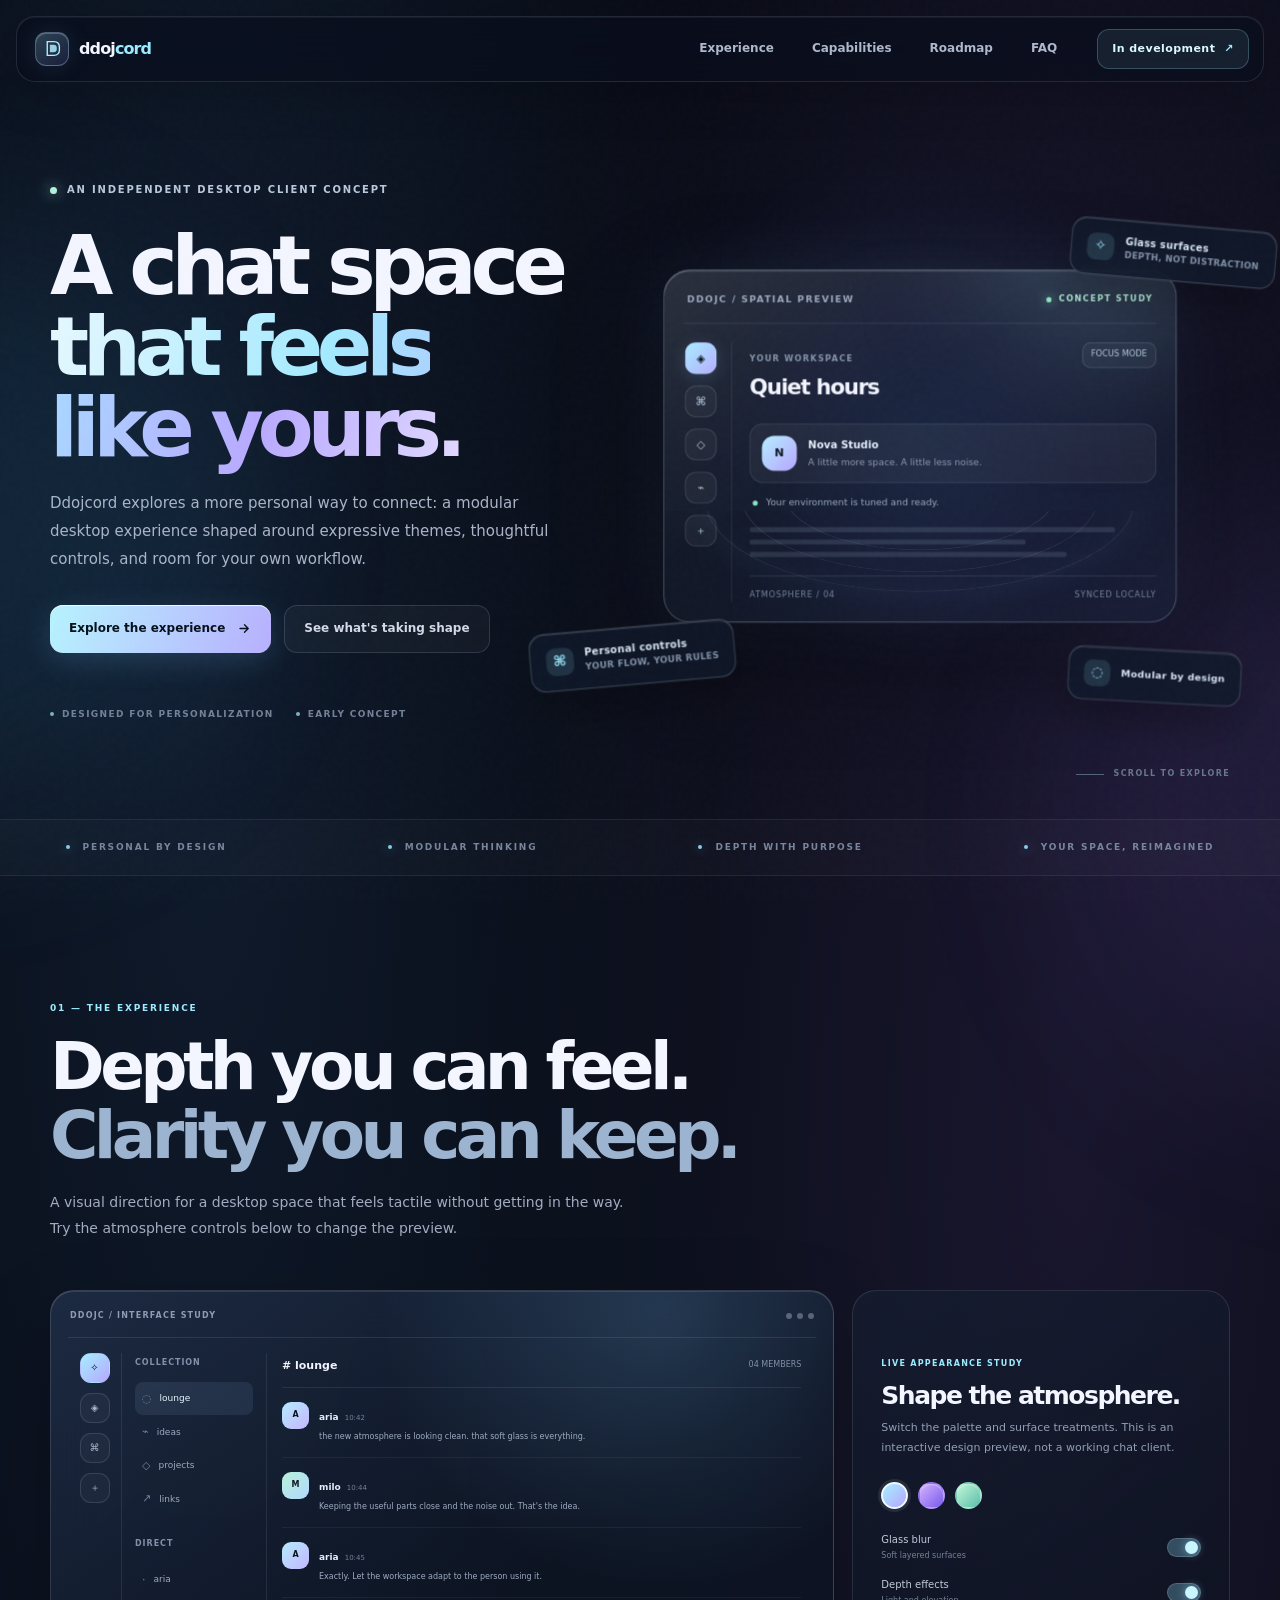
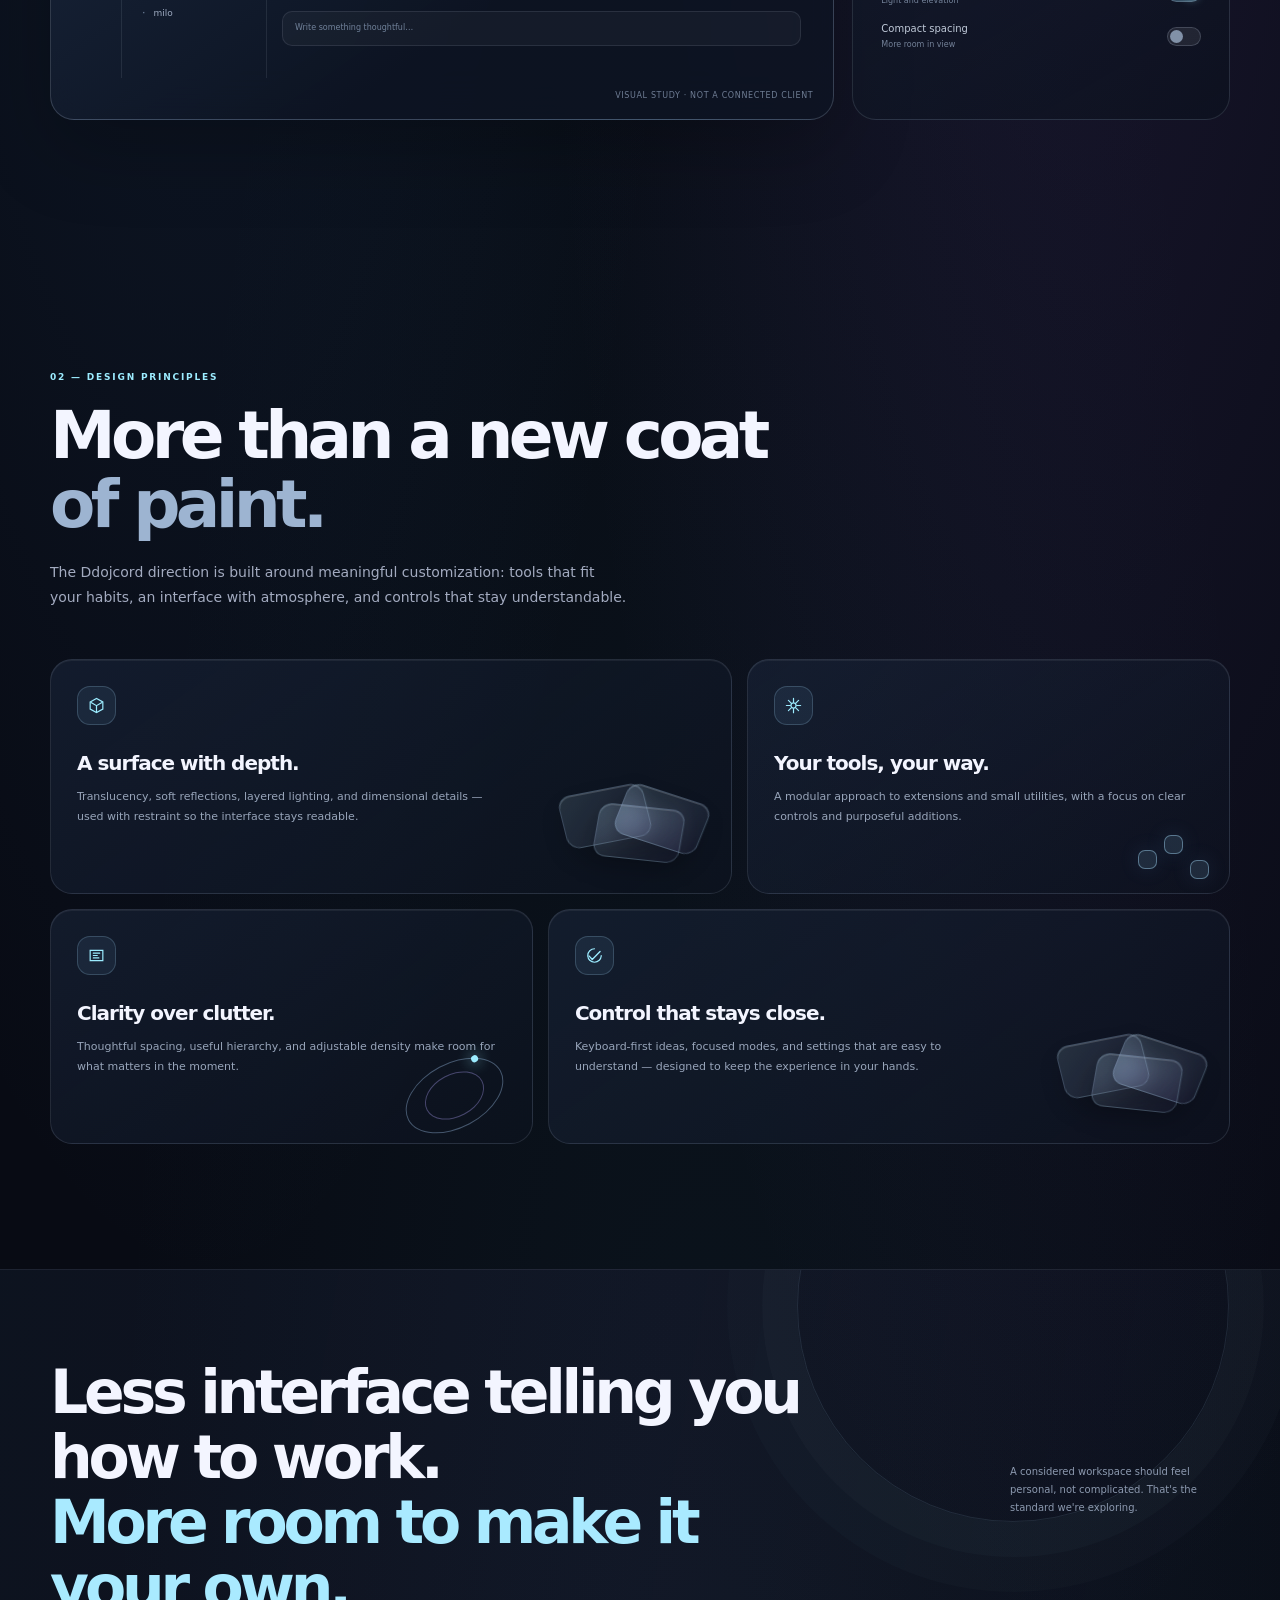
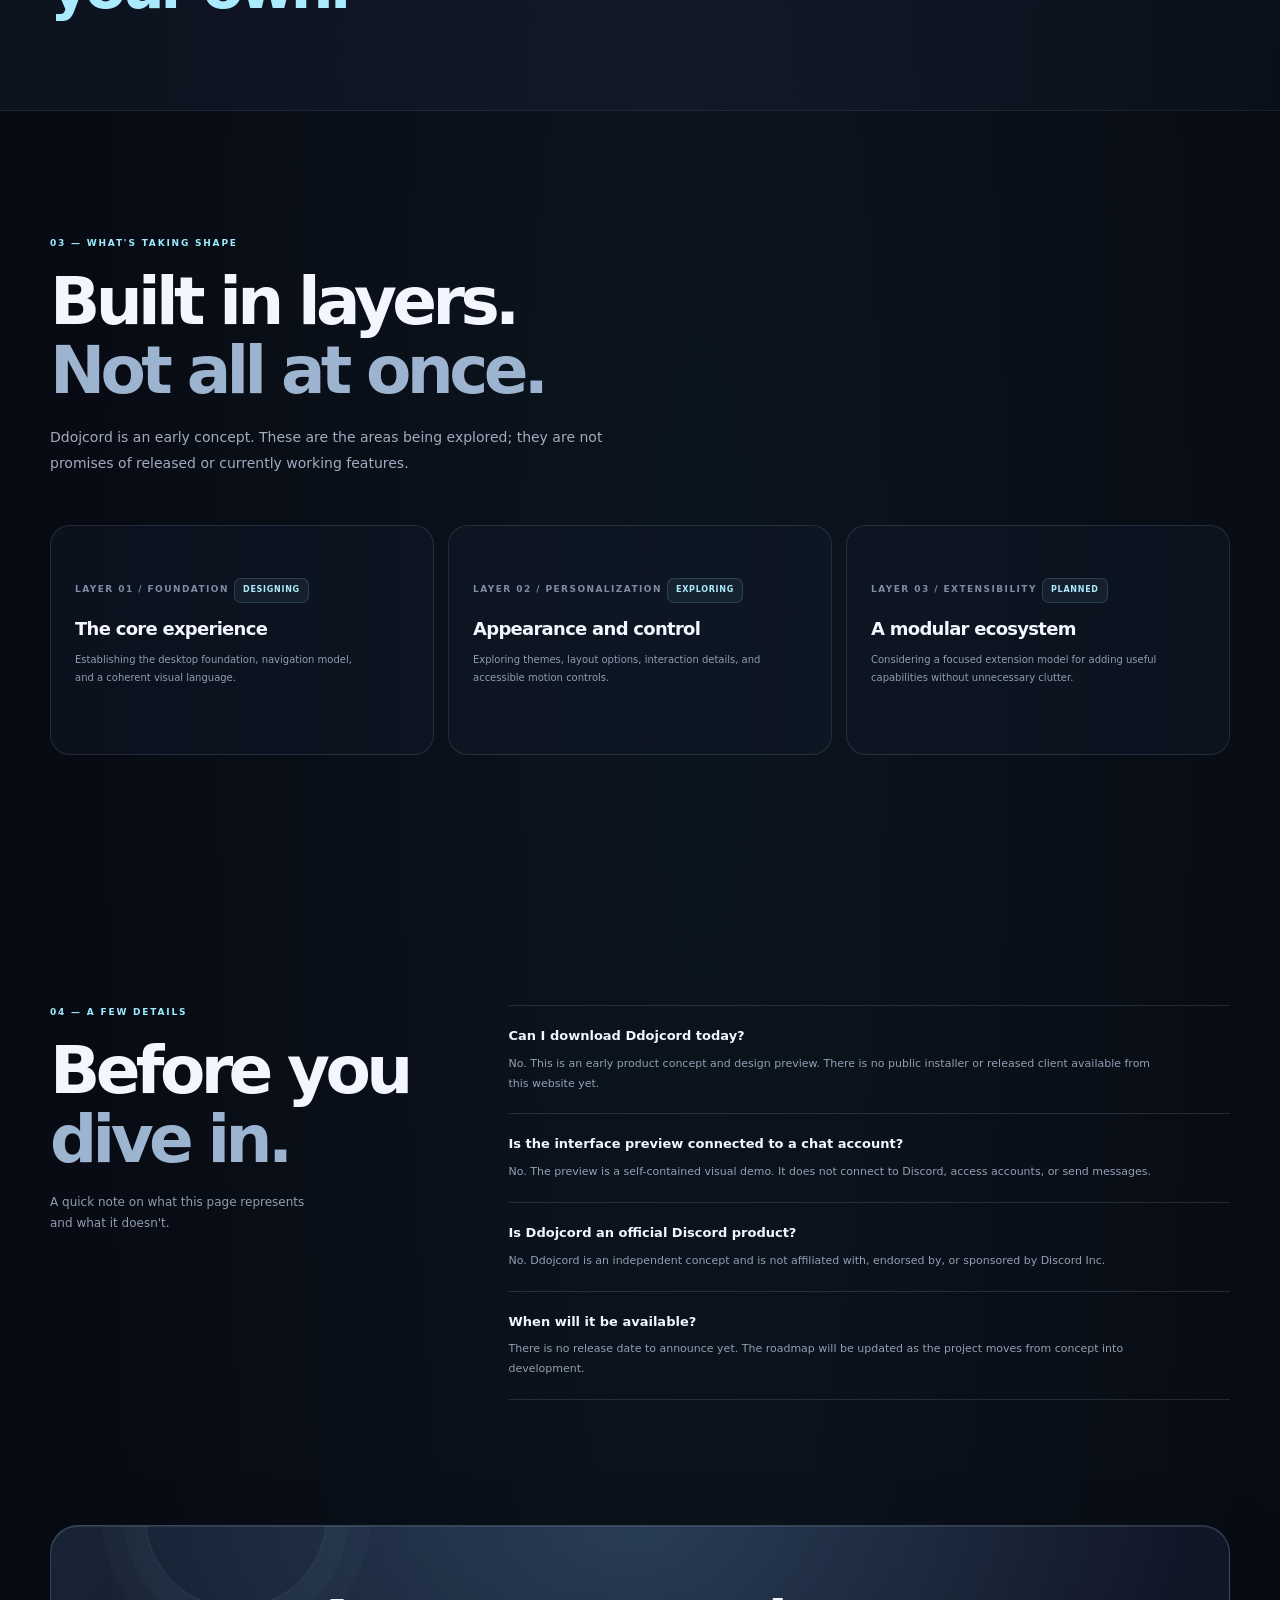
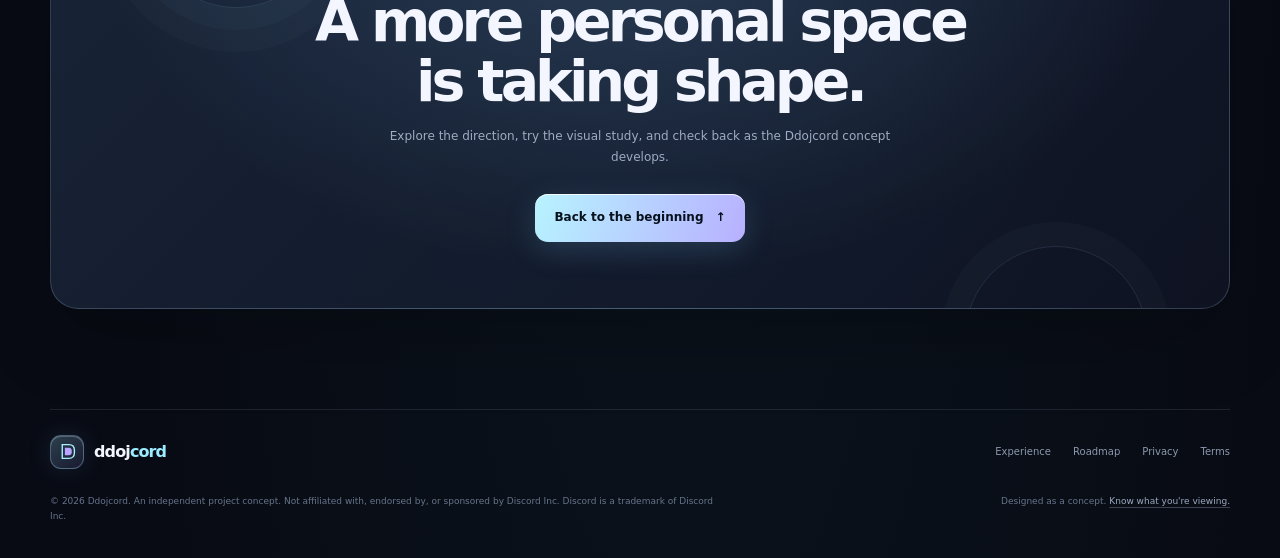
==== index.html @ ca9ea3dc "Replace homepage with Ddojcord concept site" ====
<!doctype html>
<html lang="en">
<head>
  <meta charset="utf-8">
  <meta name="viewport" content="width=device-width, initial-scale=1">
  <meta name="theme-color" content="#080b14">
  <meta name="description" content="Ddojcord is an independent desktop client concept exploring a more personal, modular and immersive chat experience.">
  <meta property="og:title" content="Ddojcord — Your space, refracted.">
  <meta property="og:description" content="A chat space that feels like yours. Explore the Ddojcord concept.">
  <meta property="og:type" content="website">
  <link rel="canonical" href="https://seriesforge.online/">
  <link rel="icon" type="image/svg+xml" href="/favicon.svg">
  <link rel="stylesheet" href="/assets/ddojcord.css">
  <title>Ddojcord — Your space, refracted.</title>
</head>
<body>
  <div class="ambient ambient-a"></div>
  <div class="ambient ambient-b"></div>
  <div class="site-noise"></div>

  <header class="site-header">
    <a class="brand" href="#top" aria-label="Ddojcord home">
      <span class="brand-mark" aria-hidden="true">
        <svg viewBox="0 0 32 32" fill="none">
          <path d="M8 5.5h10.2c5.2 0 8.3 3.4 8.3 8.4v4.2c0 5-3.1 8.4-8.3 8.4H8V5.5Z" stroke="url(#markStroke)" stroke-width="2.1"/>
          <path d="M12 10.1h5.8c3 0 4.7 1.8 4.7 4.7v2.4c0 2.9-1.7 4.7-4.7 4.7H12V10.1Z" fill="url(#markFill)" fill-opacity=".85"/>
          <defs>
            <linearGradient id="markStroke" x1="7" y1="5" x2="27" y2="27"><stop stop-color="#A9F0FF"/><stop offset="1" stop-color="#B8A5FF"/></linearGradient>
            <linearGradient id="markFill" x1="12" y1="10" x2="23" y2="22"><stop stop-color="#A9F0FF"/><stop offset="1" stop-color="#B8A5FF"/></linearGradient>
          </defs>
        </svg>
      </span>
      <span class="brand-word">ddoj<span>cord</span></span>
    </a>

    <nav class="nav-links" aria-label="Main navigation">
      <a href="#experience">Experience</a>
      <a href="#features">Capabilities</a>
      <a href="#roadmap">Roadmap</a>
      <a href="#faq">FAQ</a>
    </nav>

    <a class="nav-cta" href="#roadmap">In development <span>↗</span></a>
    <button class="menu-toggle" type="button" aria-label="Toggle navigation" aria-expanded="false">
      <span></span><span></span>
    </button>
  </header>

  <main id="top">
    <section class="hero wrap">
      <div class="hero-copy">
        <div class="eyebrow"><span class="eyebrow-dot"></span> An independent desktop client concept</div>
        <h1>A chat space<br><span class="gradient-text">that feels like yours.</span></h1>
        <p>Ddojcord explores a more personal way to connect: a modular desktop experience shaped around expressive themes, thoughtful controls, and room for your own workflow.</p>
        <div class="hero-actions">
          <a class="button-primary" href="#experience">Explore the experience
            <svg viewBox="0 0 20 20" fill="none" aria-hidden="true"><path d="M4 10h11M10 5l5 5-5 5" stroke="currentColor" stroke-width="1.7" stroke-linecap="round" stroke-linejoin="round"/></svg>
          </a>
          <a class="button-quiet" href="#roadmap">See what's taking shape</a>
        </div>
        <div class="hero-meta">
          <span><i></i> DESIGNED FOR PERSONALIZATION</span>
          <span><i></i> EARLY CONCEPT</span>
        </div>
      </div>

      <div class="hero-stage" data-tilt aria-label="Abstract glass interface preview">
        <div class="stage-glow"></div>
        <div class="orbit"><span class="orbit-point"></span></div>
        <div class="hero-object">
          <div class="hero-glass">
            <div class="preview-top"><span>DDOJC / SPATIAL PREVIEW</span><span class="preview-status">CONCEPT STUDY</span></div>
            <div class="preview-content">
              <div class="preview-rail">
                <span class="rail-glyph active">◈</span>
                <span class="rail-glyph">⌘</span>
                <span class="rail-glyph">◇</span>
                <span class="rail-glyph">⌁</span>
                <span class="rail-glyph">＋</span>
              </div>
              <div class="preview-main">
                <div class="preview-heading">
                  <div><small>YOUR WORKSPACE</small><h3>Quiet hours</h3></div>
                  <span class="preview-pill">FOCUS MODE</span>
                </div>
                <div class="preview-note">
                  <span class="preview-avatar">N</span>
                  <div><strong>Nova Studio</strong><p>A little more space. A little less noise.</p></div>
                </div>
                <div class="preview-line"><span></span> Your environment is tuned and ready.</div>
                <div class="preview-bars"><i></i><i></i><i></i></div>
                <div class="preview-bottom"><span>ATMOSPHERE / 04</span><span>SYNCED LOCALLY</span></div>
              </div>
            </div>
          </div>
        </div>
        <div class="float-card float-one"><span class="float-icon">✧</span><span>Glass surfaces<small>DEPTH, NOT DISTRACTION</small></span></div>
        <div class="float-card float-two"><span class="float-icon">⌘</span><span>Personal controls<small>YOUR FLOW, YOUR RULES</small></span></div>
        <div class="float-card float-three"><span class="float-icon">◌</span><span>Modular by design</span></div>
      </div>
      <div class="scroll-mark">Scroll to explore</div>
    </section>

    <div class="signal-strip" aria-hidden="true">
      <div class="signal-track">
        <span><b></b> PERSONAL BY DESIGN</span><span><b></b> MODULAR THINKING</span><span><b></b> DEPTH WITH PURPOSE</span><span><b></b> YOUR SPACE, REIMAGINED</span>
      </div>
    </div>

    <section class="section wrap" id="experience">
      <div class="section-head reveal">
        <span class="section-kicker">01 — The experience</span>
        <h2>Depth you can feel.<br><em>Clarity you can keep.</em></h2>
        <p>A visual direction for a desktop space that feels tactile without getting in the way. Try the atmosphere controls below to change the preview.</p>
      </div>

      <div class="experience-layout">
        <div class="demo-window reveal" id="demo-window" data-skin="ice" data-blur="on" data-depth="on" data-compact="off">
          <div class="demo-topbar"><span>DDOJC / INTERFACE STUDY</span><span class="demo-dots"><i></i><i></i><i></i></span></div>
          <div class="demo-app">
            <div class="demo-spaces">
              <span class="demo-space selected">✧</span><span class="demo-space">◈</span><span class="demo-space">⌘</span><span class="demo-space">＋</span>
            </div>
            <div class="demo-room-list">
              <small>COLLECTION</small>
              <div class="demo-room active"><span>◌</span> lounge</div>
              <div class="demo-room"><span>⌁</span> ideas</div>
              <div class="demo-room"><span>◇</span> projects</div>
              <div class="demo-room"><span>↗</span> links</div>
              <small style="margin-top:22px">DIRECT</small>
              <div class="demo-room"><span>·</span> aria</div>
              <div class="demo-room"><span>·</span> milo</div>
            </div>
            <div class="demo-feed">
              <div class="demo-feed-head"><strong># lounge</strong><span>04 MEMBERS</span></div>
              <div class="demo-message">
                <span class="demo-face">A</span>
                <div><strong>aria</strong><time>10:42</time><p>the new atmosphere is looking clean. that soft glass is everything.</p></div>
              </div>
              <div class="demo-message">
                <span class="demo-face alt">M</span>
                <div><strong>milo</strong><time>10:44</time><p>Keeping the useful parts close and the noise out. That's the idea.</p></div>
              </div>
              <div class="demo-message">
                <span class="demo-face">A</span>
                <div><strong>aria</strong><time>10:45</time><p>Exactly. Let the workspace adapt to the person using it.</p></div>
              </div>
              <div class="demo-composer">Write something thoughtful…</div>
            </div>
          </div>
          <span class="demo-caption">VISUAL STUDY · NOT A CONNECTED CLIENT</span>
        </div>

        <aside class="demo-controls reveal delay-1">
          <span class="mini-label">LIVE APPEARANCE STUDY</span>
          <h3>Shape the atmosphere.</h3>
          <p>Switch the palette and surface treatments. This is an interactive design preview, not a working chat client.</p>
          <div class="swatch-row" aria-label="Choose a preview palette">
            <button class="swatch-ice" type="button" data-skin-choice="ice" aria-label="Ice palette" aria-pressed="true"></button>
            <button class="swatch-violet" type="button" data-skin-choice="violet" aria-label="Violet palette" aria-pressed="false"></button>
            <button class="swatch-mint" type="button" data-skin-choice="mint" aria-label="Mint palette" aria-pressed="false"></button>
          </div>
          <div class="setting-list">
            <div class="setting-row"><span>Glass blur<small>Soft layered surfaces</small></span><button class="toggle" type="button" data-toggle="blur" aria-label="Toggle glass blur" aria-pressed="true"></button></div>
            <div class="setting-row"><span>Depth effects<small>Light and elevation</small></span><button class="toggle" type="button" data-toggle="depth" aria-label="Toggle depth effects" aria-pressed="true"></button></div>
            <div class="setting-row"><span>Compact spacing<small>More room in view</small></span><button class="toggle" type="button" data-toggle="compact" aria-label="Toggle compact spacing" aria-pressed="false"></button></div>
          </div>
        </aside>
      </div>
    </section>

    <section class="section wrap" id="features">
      <div class="section-head reveal">
        <span class="section-kicker">02 — Design principles</span>
        <h2>More than a new coat<br><em>of paint.</em></h2>
        <p>The Ddojcord direction is built around meaningful customization: tools that fit your habits, an interface with atmosphere, and controls that stay understandable.</p>
      </div>

      <div class="feature-grid">
        <article class="feature-card reveal">
          <span class="feature-icon"><svg viewBox="0 0 24 24" fill="none"><path d="M4 7.5 12 3l8 4.5v9L12 21l-8-4.5v-9Z" stroke="currentColor" stroke-width="1.5"/><path d="m4.5 7.8 7.5 4.4 7.5-4.4M12 12.2V21" stroke="currentColor" stroke-width="1.5"/></svg></span>
          <h3>A surface with depth.</h3>
          <p>Translucency, soft reflections, layered lighting, and dimensional details — used with restraint so the interface stays readable.</p>
          <div class="feature-art"><i class="glass-stack"></i><i class="glass-stack"></i><i class="glass-stack"></i></div>
        </article>
        <article class="feature-card reveal delay-1">
          <span class="feature-icon"><svg viewBox="0 0 24 24" fill="none"><path d="M12 3v5m0 8v5M3 12h5m8 0h5M5.6 5.6l3.5 3.5m5.8 5.8 3.5 3.5m0-12.8-3.5 3.5m-5.8 5.8-3.5 3.5" stroke="currentColor" stroke-width="1.5" stroke-linecap="round"/><circle cx="12" cy="12" r="3.2" stroke="currentColor" stroke-width="1.5"/></svg></span>
          <h3>Your tools, your way.</h3>
          <p>A modular approach to extensions and small utilities, with a focus on clear controls and purposeful additions.</p>
          <div class="node-art"><i></i><i></i><i></i></div>
        </article>
        <article class="feature-card reveal">
          <span class="feature-icon"><svg viewBox="0 0 24 24" fill="none"><path d="M4 5.5h16v13H4z" stroke="currentColor" stroke-width="1.5"/><path d="M8 9h8M8 12h5M8 15h7" stroke="currentColor" stroke-width="1.5" stroke-linecap="round"/></svg></span>
          <h3>Clarity over clutter.</h3>
          <p>Thoughtful spacing, useful hierarchy, and adjustable density make room for what matters in the moment.</p>
          <div class="orbit-art"><i></i></div>
        </article>
        <article class="feature-card reveal delay-1">
          <span class="feature-icon"><svg viewBox="0 0 24 24" fill="none"><path d="M5 12.5 9.2 17 19 7" stroke="currentColor" stroke-width="1.7" stroke-linecap="round" stroke-linejoin="round"/><path d="M12 3.5a8.5 8.5 0 1 0 8.5 8.5" stroke="currentColor" stroke-width="1.5" stroke-linecap="round"/></svg></span>
          <h3>Control that stays close.</h3>
          <p>Keyboard-first ideas, focused modes, and settings that are easy to understand — designed to keep the experience in your hands.</p>
          <div class="feature-art"><i class="glass-stack"></i><i class="glass-stack"></i><i class="glass-stack"></i></div>
        </article>
      </div>
    </section>

    <section class="manifesto">
      <div class="manifesto-inner wrap reveal">
        <h2>Less interface telling you how to work.<br><span>More room to make it your own.</span></h2>
        <p class="manifesto-note">A considered workspace should feel personal, not complicated. That's the standard we're exploring.</p>
      </div>
    </section>

    <section class="section wrap" id="roadmap">
      <div class="section-head reveal">
        <span class="section-kicker">03 — What's taking shape</span>
        <h2>Built in layers.<br><em>Not all at once.</em></h2>
        <p>Ddojcord is an early concept. These are the areas being explored; they are not promises of released or currently working features.</p>
      </div>
      <div class="roadmap-grid">
        <article class="roadmap-card reveal">
          <span class="roadmap-number">LAYER 01 / FOUNDATION</span>
          <span class="roadmap-status">Designing</span>
          <h3>The core experience</h3>
          <p>Establishing the desktop foundation, navigation model, and a coherent visual language.</p>
        </article>
        <article class="roadmap-card reveal delay-1">
          <span class="roadmap-number">LAYER 02 / PERSONALIZATION</span>
          <span class="roadmap-status">Exploring</span>
          <h3>Appearance and control</h3>
          <p>Exploring themes, layout options, interaction details, and accessible motion controls.</p>
        </article>
        <article class="roadmap-card reveal delay-2">
          <span class="roadmap-number">LAYER 03 / EXTENSIBILITY</span>
          <span class="roadmap-status">Planned</span>
          <h3>A modular ecosystem</h3>
          <p>Considering a focused extension model for adding useful capabilities without unnecessary clutter.</p>
        </article>
      </div>
    </section>

    <section class="section wrap" id="faq">
      <div class="faq-grid">
        <div class="faq-intro reveal">
          <span class="section-kicker">04 — A few details</span>
          <h2>Before you<br><em>dive in.</em></h2>
          <p>A quick note on what this page represents and what it doesn't.</p>
        </div>
        <div class="faq-list reveal delay-1">
          <article class="faq-item">
            <h3>Can I download Ddojcord today?</h3>
            <p>No. This is an early product concept and design preview. There is no public installer or released client available from this website yet.</p>
          </article>
          <article class="faq-item">
            <h3>Is the interface preview connected to a chat account?</h3>
            <p>No. The preview is a self-contained visual demo. It does not connect to Discord, access accounts, or send messages.</p>
          </article>
          <article class="faq-item">
            <h3>Is Ddojcord an official Discord product?</h3>
            <p>No. Ddojcord is an independent concept and is not affiliated with, endorsed by, or sponsored by Discord Inc.</p>
          </article>
          <article class="faq-item">
            <h3>When will it be available?</h3>
            <p>There is no release date to announce yet. The roadmap will be updated as the project moves from concept into development.</p>
          </article>
        </div>
      </div>
    </section>

    <section class="final-cta wrap reveal">
      <h2>A more personal space is taking shape.</h2>
      <p>Explore the direction, try the visual study, and check back as the Ddojcord concept develops.</p>
      <a class="button-primary" href="#top">Back to the beginning <span aria-hidden="true">↑</span></a>
    </section>
  </main>

  <footer class="site-footer wrap">
    <div class="footer-top">
      <a class="brand" href="#top">
        <span class="brand-mark" aria-hidden="true"><svg viewBox="0 0 32 32" fill="none"><path d="M8 5.5h10.2c5.2 0 8.3 3.4 8.3 8.4v4.2c0 5-3.1 8.4-8.3 8.4H8V5.5Z" stroke="#A9F0FF" stroke-width="2.1"/><path d="M12 10.1h5.8c3 0 4.7 1.8 4.7 4.7v2.4c0 2.9-1.7 4.7-4.7 4.7H12V10.1Z" fill="#B8A5FF"/></svg></span>
        <span class="brand-word">ddoj<span>cord</span></span>
      </a>
      <div class="footer-links"><a href="#experience">Experience</a><a href="#roadmap">Roadmap</a><a href="/privacy/">Privacy</a><a href="/terms/">Terms</a></div>
    </div>
    <div class="footer-bottom">
      <p>© <span data-year>2026</span> Ddojcord. An independent project concept. Not affiliated with, endorsed by, or sponsored by Discord Inc. Discord is a trademark of Discord Inc.</p>
      <p>Designed as a concept. <a href="#faq">Know what you're viewing.</a></p>
    </div>
  </footer>

  <script src="/assets/ddojcord.js" defer></script>
</body>
</html>
---- assets/ddojcord.css ----
@charset "UTF-8";

:root {
  color-scheme: dark;
  --ink: #f3f5ff;
  --muted: #a3abc0;
  --faint: #6f7891;
  --night: #080b14;
  --night-2: #0c1220;
  --panel: rgba(18, 26, 43, .66);
  --line: rgba(207, 226, 255, .13);
  --cyan: #9cecff;
  --blue: #8aa9ff;
  --violet: #b8a3ff;
  --mint: #b2f3dc;
  --radius: 28px;
  --content: 1180px;
}

* { box-sizing: border-box; }
html { scroll-behavior: smooth; scroll-padding-top: 100px; }
body {
  margin: 0;
  min-width: 320px;
  background:
    radial-gradient(ellipse at 16% 12%, rgba(53, 105, 164, .17), transparent 32rem),
    radial-gradient(ellipse at 84% 20%, rgba(111, 77, 175, .17), transparent 34rem),
    radial-gradient(ellipse at 55% 72%, rgba(42, 122, 131, .09), transparent 38rem),
    var(--night);
  color: var(--ink);
  font-family: Inter, ui-sans-serif, system-ui, -apple-system, BlinkMacSystemFont, "Segoe UI", sans-serif;
  line-height: 1.6;
  overflow-x: hidden;
  -webkit-font-smoothing: antialiased;
}
body::before {
  position: fixed;
  inset: 0;
  z-index: -1;
  content: "";
  pointer-events: none;
  opacity: .17;
  background-image:
    linear-gradient(rgba(190, 218, 255, .035) 1px, transparent 1px),
    linear-gradient(90deg, rgba(190, 218, 255, .035) 1px, transparent 1px);
  background-size: 72px 72px;
  mask-image: linear-gradient(to bottom, black, transparent 85%);
}
a { color: inherit; text-decoration: none; }
button { color: inherit; font: inherit; }
button, a { -webkit-tap-highlight-color: transparent; }
button:focus-visible, a:focus-visible { outline: 2px solid var(--cyan); outline-offset: 4px; }
::selection { color: #07111b; background: var(--cyan); }

.ambient {
  position: fixed;
  z-index: -1;
  width: 36rem;
  height: 36rem;
  border-radius: 50%;
  filter: blur(100px);
  opacity: .12;
  pointer-events: none;
}
.ambient-a { top: 26%; left: -22rem; background: #3b9ed4; }
.ambient-b { top: 58%; right: -24rem; background: #8866d8; }
.site-noise {
  position: fixed;
  inset: 0;
  z-index: 20;
  pointer-events: none;
  opacity: .025;
  background-image: url("data:image/svg+xml,%3Csvg viewBox='0 0 180 180' xmlns='http://www.w3.org/2000/svg'%3E%3Cfilter id='n'%3E%3CfeTurbulence type='fractalNoise' baseFrequency='.9' numOctaves='3' stitchTiles='stitch'/%3E%3C/filter%3E%3Crect width='100%25' height='100%25' filter='url(%23n)' opacity='.7'/%3E%3C/svg%3E");
}

.wrap { width: min(var(--content), calc(100% - 48px)); margin-inline: auto; }
.site-header {
  position: sticky;
  top: 0;
  z-index: 50;
  width: min(1320px, calc(100% - 32px));
  margin: 16px auto 0;
  padding: 12px 14px 12px 18px;
  display: flex;
  align-items: center;
  justify-content: space-between;
  gap: 24px;
  border: 1px solid rgba(215, 230, 255, .12);
  border-radius: 19px;
  background: rgba(10, 15, 27, .72);
  backdrop-filter: blur(22px) saturate(150%);
  -webkit-backdrop-filter: blur(22px) saturate(150%);
  box-shadow: 0 12px 48px rgba(0,0,0,.2), inset 0 1px rgba(255,255,255,.05);
}
.brand { display: inline-flex; align-items: center; gap: 10px; flex: 0 0 auto; }
.brand-mark {
  display: grid;
  place-items: center;
  width: 34px;
  height: 34px;
  border: 1px solid rgba(184, 226, 255, .3);
  border-radius: 11px;
  background: linear-gradient(145deg, rgba(156,236,255,.24), rgba(147,132,255,.13));
  box-shadow: inset 0 1px rgba(255,255,255,.22), 0 0 24px rgba(117,190,255,.12);
}
.brand-mark svg { width: 21px; height: 21px; }
.brand-word { font-size: 16px; font-weight: 760; letter-spacing: -.055em; }
.brand-word span { color: var(--cyan); }
.nav-links { display: flex; align-items: center; gap: clamp(18px, 3vw, 38px); margin-left: auto; margin-right: 16px; }
.nav-links a { color: #aeb8cb; font-size: 12px; font-weight: 600; transition: color .2s ease; }
.nav-links a:hover { color: #fff; }
.nav-cta {
  display: inline-flex;
  align-items: center;
  gap: 9px;
  padding: 10px 14px;
  border: 1px solid rgba(156,236,255,.24);
  border-radius: 12px;
  background: rgba(156,236,255,.08);
  color: #d9f8ff;
  font-size: 11px;
  font-weight: 750;
  letter-spacing: .04em;
  transition: transform .2s ease, background .2s ease, border-color .2s ease;
}
.nav-cta:hover { transform: translateY(-2px); background: rgba(156,236,255,.14); border-color: rgba(156,236,255,.48); }
.nav-cta span { color: var(--cyan); }
.menu-toggle { display: none; width: 40px; height: 40px; border: 1px solid var(--line); border-radius: 12px; background: rgba(255,255,255,.04); cursor: pointer; }
.menu-toggle span { display: block; width: 16px; height: 1px; margin: 5px auto; background: #eaf5ff; }

.hero {
  position: relative;
  min-height: 710px;
  display: grid;
  grid-template-columns: minmax(0, .92fr) minmax(420px, 1.08fr);
  align-items: center;
  gap: 32px;
  padding-top: 70px;
  padding-bottom: 78px;
}
.hero::before {
  position: absolute;
  content: "";
  width: 560px;
  height: 560px;
  right: 3%;
  top: 7%;
  border-radius: 50%;
  background: radial-gradient(circle, rgba(117, 175, 255, .1), transparent 68%);
  pointer-events: none;
}
.hero-copy { position: relative; z-index: 2; padding: 24px 0 20px; }
.eyebrow {
  display: inline-flex;
  align-items: center;
  gap: 10px;
  color: #b9c9dc;
  font-size: 10px;
  font-weight: 760;
  letter-spacing: .18em;
  text-transform: uppercase;
}
.eyebrow-dot {
  width: 7px;
  height: 7px;
  border-radius: 50%;
  background: var(--mint);
  box-shadow: 0 0 14px rgba(178,243,220,.8);
}
.hero h1 {
  max-width: 700px;
  margin: 24px 0 22px;
  font-size: clamp(54px, 6.4vw, 88px);
  font-weight: 690;
  line-height: .99;
  letter-spacing: -.078em;
}
.gradient-text {
  color: transparent;
  background: linear-gradient(105deg, #e7f8ff 0%, #a4eaff 36%, #b9aaff 74%, #e1d9ff 100%);
  -webkit-background-clip: text;
  background-clip: text;
}
.hero-copy > p { max-width: 520px; margin: 0; color: #aab4c8; font-size: 15px; line-height: 1.85; }
.hero-actions { display: flex; align-items: center; flex-wrap: wrap; gap: 13px; margin-top: 31px; }
.button-primary, .button-quiet {
  display: inline-flex;
  align-items: center;
  justify-content: center;
  gap: 12px;
  min-height: 48px;
  padding: 0 19px;
  border-radius: 13px;
  font-size: 12px;
  font-weight: 760;
  transition: transform .22s ease, box-shadow .22s ease, border-color .22s ease, background .22s ease;
}
.button-primary {
  color: #07111b;
  background: linear-gradient(110deg, #b7f3ff, #b8b0ff);
  box-shadow: 0 8px 30px rgba(127, 194, 255, .17), inset 0 1px rgba(255,255,255,.8);
}
.button-primary:hover { transform: translateY(-3px); box-shadow: 0 14px 38px rgba(127,194,255,.25); }
.button-primary svg { width: 15px; height: 15px; }
.button-quiet { color: #d3d9e8; border: 1px solid rgba(214,230,255,.14); background: rgba(255,255,255,.035); }
.button-quiet:hover { transform: translateY(-3px); border-color: rgba(214,230,255,.34); background: rgba(255,255,255,.07); }
.hero-meta { display: flex; flex-wrap: wrap; gap: 22px; margin-top: 54px; color: #748198; font-size: 9px; font-weight: 750; letter-spacing: .15em; }
.hero-meta span { display: inline-flex; align-items: center; gap: 8px; }
.hero-meta i { width: 4px; height: 4px; border-radius: 50%; background: #7faec6; }

.hero-stage {
  --tilt-x: 0deg;
  --tilt-y: 0deg;
  position: relative;
  min-height: 540px;
  display: grid;
  place-items: center;
  perspective: 1300px;
  transform-style: preserve-3d;
}
.stage-glow {
  position: absolute;
  width: 420px;
  height: 420px;
  border-radius: 50%;
  background: radial-gradient(circle, rgba(120,183,255,.19), rgba(142,125,255,.08) 42%, transparent 70%);
  filter: blur(22px);
  transform: translateZ(-90px);
}
.orbit {
  position: absolute;
  width: 430px;
  height: 430px;
  border: 1px solid rgba(176,221,255,.12);
  border-radius: 50%;
  transform: rotateX(67deg) rotateZ(-28deg) translateZ(-45px);
  box-shadow: 0 0 45px rgba(119,181,255,.06), inset 0 0 45px rgba(119,181,255,.04);
}
.orbit::before, .orbit::after { position: absolute; content: ""; border: 1px solid rgba(185,169,255,.14); border-radius: 50%; inset: 34px; }
.orbit::after { inset: 76px; border-color: rgba(156,236,255,.13); }
.orbit-point { position: absolute; top: 13%; left: 17%; width: 8px; height: 8px; border-radius: 50%; background: var(--cyan); box-shadow: 0 0 22px var(--cyan); }
.hero-object {
  position: relative;
  z-index: 2;
  width: min(100%, 500px);
  transform: rotateX(var(--tilt-x)) rotateY(var(--tilt-y));
  transform-style: preserve-3d;
  transition: transform .2s ease-out;
}
.hero-glass {
  position: relative;
  overflow: hidden;
  padding: 19px;
  border: 1px solid rgba(210,233,255,.26);
  border-radius: 26px;
  background:
    linear-gradient(145deg, rgba(255,255,255,.13), rgba(255,255,255,.025) 42%, rgba(153,178,255,.055)),
    rgba(13, 21, 37, .62);
  backdrop-filter: blur(28px) saturate(150%);
  -webkit-backdrop-filter: blur(28px) saturate(150%);
  box-shadow: 0 34px 100px rgba(0,0,0,.4), 0 0 70px rgba(125,185,255,.1), inset 0 1px rgba(255,255,255,.24);
  transform: translateZ(34px);
}
.hero-glass::before {
  position: absolute;
  content: "";
  width: 250px;
  height: 250px;
  top: -150px;
  right: -50px;
  border-radius: 50%;
  background: rgba(168,220,255,.19);
  filter: blur(60px);
}
.preview-top { position: relative; display: flex; align-items: center; justify-content: space-between; padding: 2px 3px 15px; border-bottom: 1px solid rgba(220,235,255,.11); color: #9cabc0; font-size: 9px; font-weight: 800; letter-spacing: .15em; }
.preview-status { display: inline-flex; align-items: center; gap: 7px; color: #b9f2de; font-size: 8px; }
.preview-status::before { width: 5px; height: 5px; border-radius: 50%; background: #8de5c1; content: ""; box-shadow: 0 0 10px #8de5c1; }
.preview-content { position: relative; display: grid; grid-template-columns: 47px 1fr; gap: 17px; padding-top: 18px; }
.preview-rail { display: flex; flex-direction: column; align-items: center; gap: 11px; padding-right: 13px; border-right: 1px solid rgba(220,235,255,.1); }
.rail-glyph { display: grid; place-items: center; width: 31px; height: 31px; border: 1px solid rgba(211,230,255,.14); border-radius: 11px; color: #b6c9df; background: rgba(255,255,255,.045); font-size: 11px; }
.rail-glyph.active { color: #08121b; border-color: transparent; background: linear-gradient(135deg, #a9edff, #b7b0ff); box-shadow: 0 4px 18px rgba(143,202,255,.18); }
.preview-main { min-width: 0; }
.preview-heading { display: flex; align-items: flex-start; justify-content: space-between; gap: 10px; margin-bottom: 17px; }
.preview-heading small { color: #8795ad; font-size: 8px; font-weight: 750; letter-spacing: .15em; }
.preview-heading h3 { margin: 3px 0 0; font-size: 21px; font-weight: 620; letter-spacing: -.055em; }
.preview-pill { padding: 5px 8px; border: 1px solid rgba(180,222,255,.16); border-radius: 8px; color: #b4c9df; background: rgba(255,255,255,.04); font-size: 8px; }
.preview-note { display: flex; align-items: center; gap: 11px; padding: 11px; border: 1px solid rgba(201,225,255,.12); border-radius: 13px; background: rgba(255,255,255,.045); }
.preview-avatar { display: grid; place-items: center; flex: 0 0 auto; width: 34px; height: 34px; border-radius: 12px; color: #101626; background: linear-gradient(135deg, #b6f0ff, #b8a7ff); font-size: 11px; font-weight: 900; }
.preview-note strong { display: block; color: #e9f3ff; font-size: 10px; font-weight: 700; }
.preview-note p { margin: 2px 0 0; color: #8d9ab0; font-size: 9px; }
.preview-line { display: flex; align-items: center; gap: 8px; margin-top: 12px; padding: 0 3px; color: #9caac0; font-size: 9px; }
.preview-line span { width: 5px; height: 5px; border-radius: 50%; background: #8de5c1; }
.preview-bars { display: grid; gap: 7px; margin-top: 17px; }
.preview-bars i { display: block; height: 5px; border-radius: 99px; background: rgba(205,225,255,.12); }
.preview-bars i:nth-child(1) { width: 90%; }
.preview-bars i:nth-child(2) { width: 68%; }
.preview-bars i:nth-child(3) { width: 78%; }
.preview-bottom { display: flex; justify-content: space-between; margin-top: 18px; padding-top: 12px; border-top: 1px solid rgba(220,235,255,.1); color: #75849b; font-size: 8px; letter-spacing: .09em; }
.float-card {
  position: absolute;
  z-index: 4;
  display: flex;
  align-items: center;
  gap: 10px;
  padding: 12px 14px;
  border: 1px solid rgba(215,234,255,.2);
  border-radius: 14px;
  background: rgba(16,25,43,.74);
  backdrop-filter: blur(20px);
  box-shadow: 0 18px 42px rgba(0,0,0,.25), inset 0 1px rgba(255,255,255,.12);
  color: #dbe9f8;
  font-size: 9px;
  font-weight: 700;
  letter-spacing: .03em;
}
.float-card .float-icon { display: grid; place-items: center; width: 25px; height: 25px; border-radius: 8px; background: rgba(156,236,255,.13); color: var(--cyan); font-size: 13px; }
.float-one { top: 12%; right: -3%; transform: translateZ(100px) rotate(5deg); }
.float-two { bottom: 10%; left: -7%; transform: translateZ(125px) rotate(-5deg); }
.float-three { right: 1%; bottom: 5%; transform: translateZ(70px) rotate(3deg); }
.float-card small { display: block; color: #8393aa; font-size: 8px; font-weight: 600; }
.scroll-mark { position: absolute; right: 0; bottom: 38px; display: flex; align-items: center; gap: 10px; color: #68758b; font-size: 8px; font-weight: 750; letter-spacing: .17em; text-transform: uppercase; }
.scroll-mark::before { width: 28px; height: 1px; background: #52647c; content: ""; }

.signal-strip { overflow: hidden; border-top: 1px solid rgba(211,230,255,.08); border-bottom: 1px solid rgba(211,230,255,.08); background: rgba(255,255,255,.018); }
.signal-track { display: flex; justify-content: space-around; align-items: center; gap: 30px; min-width: 800px; padding: 20px 0; color: #77869e; font-size: 9px; font-weight: 800; letter-spacing: .2em; }
.signal-track span { display: inline-flex; align-items: center; gap: 13px; white-space: nowrap; }
.signal-track b { width: 4px; height: 4px; border-radius: 50%; background: #83cfe8; box-shadow: 0 0 12px rgba(131,207,232,.7); }

.section { padding: 125px 0; }
.section-head { max-width: 720px; margin-bottom: 48px; }
.section-kicker { display: block; margin-bottom: 18px; color: var(--cyan); font-size: 9px; font-weight: 800; letter-spacing: .2em; text-transform: uppercase; }
.section h2 { margin: 0; font-size: clamp(38px, 5.2vw, 66px); line-height: 1.04; font-weight: 620; letter-spacing: -.07em; }
.section h2 em { color: #9db4d1; font-style: normal; }
.section-head p { max-width: 580px; margin: 20px 0 0; color: var(--muted); font-size: 14px; line-height: 1.85; }

.experience-layout { display: grid; grid-template-columns: minmax(0, 1.35fr) minmax(270px, .65fr); align-items: stretch; gap: 18px; }
.demo-window {
  --demo-glow: rgba(120, 195, 255, .18);
  position: relative;
  overflow: hidden;
  min-height: 430px;
  padding: 17px;
  border: 1px solid rgba(215,232,255,.18);
  border-radius: 24px;
  background:
    radial-gradient(circle at 78% 5%, var(--demo-glow), transparent 38%),
    linear-gradient(145deg, rgba(35,51,78,.72), rgba(13,20,35,.8) 64%);
  box-shadow: 0 28px 80px rgba(0,0,0,.24), inset 0 1px rgba(255,255,255,.11);
  backdrop-filter: blur(25px);
  transition: background .35s ease, filter .35s ease;
}
.demo-window[data-skin="violet"] { --demo-glow: rgba(169,135,255,.22); }
.demo-window[data-skin="mint"] { --demo-glow: rgba(123,237,195,.19); }
.demo-window[data-blur="off"] { backdrop-filter: none; }
.demo-window[data-depth="off"] { box-shadow: inset 0 1px rgba(255,255,255,.11); }
.demo-window[data-compact="on"] .demo-message { padding-block: 7px; }
.demo-topbar { display: flex; align-items: center; justify-content: space-between; padding: 2px 2px 14px; border-bottom: 1px solid rgba(220,235,255,.1); color: #8e9db3; font-size: 8px; font-weight: 800; letter-spacing: .15em; }
.demo-dots { display: flex; gap: 5px; }
.demo-dots i { width: 6px; height: 6px; border-radius: 50%; background: rgba(222,237,255,.32); }
.demo-app { display: grid; grid-template-columns: 54px 145px minmax(0,1fr); min-height: 340px; padding-top: 15px; }
.demo-spaces { display: flex; flex-direction: column; align-items: center; gap: 10px; border-right: 1px solid rgba(220,235,255,.09); }
.demo-space { display: grid; place-items: center; width: 30px; height: 30px; border: 1px solid rgba(218,233,255,.13); border-radius: 11px; color: #a8b8cd; background: rgba(255,255,255,.035); font-size: 10px; }
.demo-space.selected { color: #091321; border-color: transparent; background: linear-gradient(135deg,#a6edff,#b5a9ff); }
.demo-room-list { padding: 4px 13px; border-right: 1px solid rgba(220,235,255,.09); }
.demo-room-list small { display: block; margin-bottom: 12px; color: #8291a9; font-size: 8px; font-weight: 800; letter-spacing: .12em; }
.demo-room { display: flex; align-items: center; gap: 8px; padding: 8px 7px; border-radius: 8px; color: #9daac0; font-size: 9px; }
.demo-room.active { color: #e8f6ff; background: rgba(177,216,255,.09); }
.demo-room span { color: #71839d; font-size: 11px; }
.demo-feed { min-width: 0; padding: 4px 15px; }
.demo-feed-head { display: flex; align-items: center; justify-content: space-between; padding-bottom: 13px; border-bottom: 1px solid rgba(220,235,255,.09); }
.demo-feed-head strong { font-size: 11px; font-weight: 680; }
.demo-feed-head span { color: #8090a7; font-size: 8px; }
.demo-message { display: flex; gap: 10px; padding: 14px 0; border-bottom: 1px solid rgba(220,235,255,.06); transition: padding .25s ease; }
.demo-face { display: grid; place-items: center; flex: 0 0 auto; width: 27px; height: 27px; border-radius: 9px; color: #0c1420; background: linear-gradient(135deg,#b4eaff,#c5b6ff); font-size: 8px; font-weight: 900; }
.demo-face.alt { background: linear-gradient(135deg,#b8f1d9,#b2d8ff); }
.demo-message strong { color: #e4effb; font-size: 9px; font-weight: 730; }
.demo-message time { margin-left: 6px; color: #71819a; font-size: 7px; }
.demo-message p { margin: 3px 0 0; color: #9eabc0; font-size: 8px; line-height: 1.55; }
.demo-composer { margin-top: 13px; padding: 10px 12px; border: 1px solid rgba(220,235,255,.1); border-radius: 10px; color: #71829a; background: rgba(255,255,255,.035); font-size: 8px; }
.demo-caption { position: absolute; right: 20px; bottom: 16px; color: #6f7d94; font-size: 8px; letter-spacing: .08em; }
.demo-controls {
  display: flex;
  flex-direction: column;
  justify-content: center;
  padding: 28px;
  border: 1px solid rgba(215,232,255,.12);
  border-radius: 24px;
  background: linear-gradient(150deg, rgba(22,31,50,.7), rgba(11,17,29,.58));
}
.demo-controls .mini-label { color: var(--cyan); font-size: 8px; font-weight: 800; letter-spacing: .16em; }
.demo-controls h3 { margin: 12px 0 8px; font-size: 25px; line-height: 1.12; letter-spacing: -.06em; font-weight: 620; }
.demo-controls > p { margin: 0 0 25px; color: #929fb5; font-size: 11px; line-height: 1.75; }
.swatch-row { display: flex; align-items: center; gap: 10px; margin-bottom: 23px; }
.swatch-row button { width: 27px; height: 27px; padding: 0; border: 2px solid transparent; border-radius: 50%; cursor: pointer; box-shadow: inset 0 1px rgba(255,255,255,.35); transition: transform .2s ease, border-color .2s ease; }
.swatch-row button:hover { transform: scale(1.1); }
.swatch-row button[aria-pressed="true"] { border-color: #edf8ff; box-shadow: 0 0 0 3px rgba(255,255,255,.09); }
.swatch-ice { background: linear-gradient(135deg,#a6efff,#b5a7ff); }
.swatch-violet { background: linear-gradient(135deg,#d4b1ff,#795ce9); }
.swatch-mint { background: linear-gradient(135deg,#c1f7d9,#5dbda9); }
.setting-list { display: grid; gap: 14px; }
.setting-row { display: flex; align-items: center; justify-content: space-between; gap: 12px; color: #c0cad9; font-size: 10px; }
.setting-row small { display: block; margin-top: 2px; color: #738198; font-size: 8px; }
.toggle { position: relative; flex: 0 0 auto; width: 34px; height: 19px; padding: 2px; border: 1px solid rgba(216,234,255,.18); border-radius: 99px; background: rgba(255,255,255,.08); cursor: pointer; transition: background .2s ease; }
.toggle::after { display: block; width: 13px; height: 13px; border-radius: 50%; background: #8191a8; content: ""; transition: transform .2s ease, background .2s ease; }
.toggle[aria-pressed="true"] { background: rgba(146,221,255,.28); }
.toggle[aria-pressed="true"]::after { transform: translateX(15px); background: #c9f5ff; box-shadow: 0 0 10px rgba(156,236,255,.55); }

.feature-grid { display: grid; grid-template-columns: repeat(12, 1fr); gap: 15px; }
.feature-card {
  position: relative;
  overflow: hidden;
  min-height: 235px;
  padding: 26px;
  border: 1px solid rgba(211,229,255,.12);
  border-radius: 22px;
  background: linear-gradient(145deg, rgba(25,36,57,.62), rgba(13,19,32,.52));
  box-shadow: inset 0 1px rgba(255,255,255,.06);
  transition: transform .3s ease, border-color .3s ease, background .3s ease;
}
.feature-card:hover { transform: translateY(-5px); border-color: rgba(164,218,255,.28); background: linear-gradient(145deg, rgba(31,48,74,.72), rgba(13,19,32,.6)); }
.feature-card:nth-child(1), .feature-card:nth-child(4) { grid-column: span 7; }
.feature-card:nth-child(2), .feature-card:nth-child(3) { grid-column: span 5; }
.feature-card:nth-child(4) { min-height: 220px; }
.feature-card h3 { margin: 22px 0 8px; font-size: 20px; font-weight: 630; letter-spacing: -.05em; }
.feature-card p { max-width: 420px; margin: 0; color: #98a5ba; font-size: 11px; line-height: 1.8; }
.feature-icon { display: grid; place-items: center; width: 39px; height: 39px; border: 1px solid rgba(172,223,255,.2); border-radius: 13px; color: var(--cyan); background: rgba(145,205,255,.08); }
.feature-icon svg { width: 19px; height: 19px; }
.feature-art { position: absolute; right: 24px; bottom: 22px; width: 145px; height: 82px; opacity: .8; }
.glass-stack { position: absolute; width: 86px; height: 54px; border: 1px solid rgba(185,226,255,.3); border-radius: 13px; background: linear-gradient(135deg,rgba(191,239,255,.17),rgba(173,151,255,.07)); backdrop-filter: blur(10px); transform: rotate(-14deg) skewY(3deg); box-shadow: 0 12px 25px rgba(0,0,0,.2), inset 0 1px rgba(255,255,255,.2); }
.glass-stack:nth-child(2) { left: 34px; top: 17px; transform: rotate(10deg) skewY(-4deg); }
.glass-stack:nth-child(3) { left: 57px; top: 3px; transform: rotate(22deg) skewY(-4deg); }
.node-art { position: absolute; right: 20px; bottom: 24px; display: flex; align-items: center; gap: 7px; }
.node-art i { display: block; width: 19px; height: 19px; border: 1px solid rgba(167,225,255,.42); border-radius: 7px; background: rgba(151,214,255,.13); box-shadow: 0 0 22px rgba(132,193,255,.12); }
.node-art i:nth-child(2) { transform: translateY(-15px); }
.node-art i:nth-child(3) { transform: translateY(10px); }
.orbit-art { position: absolute; right: 25px; bottom: 15px; width: 105px; height: 65px; border: 1px solid rgba(174,213,255,.35); border-radius: 50%; transform: rotate(-28deg); }
.orbit-art::after { position: absolute; inset: 10px 20px; border: 1px solid rgba(182,166,255,.35); border-radius: 50%; content: ""; }
.orbit-art i { position: absolute; top: 5px; right: 13px; width: 7px; height: 7px; border-radius: 50%; background: var(--cyan); box-shadow: 0 0 14px var(--cyan); }

.manifesto { position: relative; overflow: hidden; padding: 90px 0; border-top: 1px solid rgba(211,230,255,.08); border-bottom: 1px solid rgba(211,230,255,.08); background: linear-gradient(100deg, rgba(47,83,116,.12), rgba(89,69,139,.1), rgba(47,83,116,.06)); }
.manifesto::before { position: absolute; top: -180px; right: 4%; width: 430px; height: 430px; border: 1px solid rgba(182,222,255,.11); border-radius: 50%; box-shadow: 0 0 0 35px rgba(182,222,255,.018), 0 0 0 70px rgba(182,222,255,.014); content: ""; }
.manifesto-inner { position: relative; display: flex; align-items: center; justify-content: space-between; gap: 40px; }
.manifesto h2 { max-width: 760px; margin: 0; font-size: clamp(35px, 5vw, 60px); line-height: 1.08; font-weight: 590; letter-spacing: -.07em; }
.manifesto h2 span { color: #a9eaff; }
.manifesto-note { max-width: 220px; color: #8d9ab0; font-size: 10px; line-height: 1.8; }

.roadmap-grid { display: grid; grid-template-columns: repeat(3, 1fr); gap: 14px; }
.roadmap-card { position: relative; min-height: 230px; padding: 24px; border: 1px solid rgba(211,229,255,.12); border-radius: 20px; background: rgba(17,25,41,.52); }
.roadmap-number { color: #7d8da6; font-size: 9px; font-weight: 800; letter-spacing: .16em; }
.roadmap-status { display: inline-flex; margin-top: 28px; padding: 5px 8px; border: 1px solid rgba(160,220,255,.16); border-radius: 7px; color: #aeeaff; background: rgba(156,236,255,.06); font-size: 8px; font-weight: 800; letter-spacing: .09em; text-transform: uppercase; }
.roadmap-card h3 { margin: 12px 0 7px; font-size: 18px; font-weight: 640; letter-spacing: -.04em; }
.roadmap-card p { max-width: 290px; margin: 0; color: #8f9db2; font-size: 10px; line-height: 1.8; }

.faq-grid { display: grid; grid-template-columns: .7fr 1.3fr; gap: 70px; }
.faq-intro p { max-width: 280px; margin: 17px 0 0; color: #8f9db2; font-size: 12px; line-height: 1.8; }
.faq-list { border-top: 1px solid rgba(211,229,255,.13); }
.faq-item { padding: 20px 0; border-bottom: 1px solid rgba(211,229,255,.13); }
.faq-item h3 { margin: 0 0 7px; font-size: 13px; font-weight: 680; }
.faq-item p { max-width: 650px; margin: 0; color: #929fb4; font-size: 11px; line-height: 1.8; }

.final-cta { position: relative; overflow: hidden; margin: 0 auto 100px; padding: 66px 48px; border: 1px solid rgba(193,225,255,.2); border-radius: 28px; text-align: center; background: radial-gradient(ellipse at 50% 0%, rgba(134,196,255,.18), transparent 65%), linear-gradient(135deg, rgba(30,45,68,.72), rgba(17,21,39,.72)); box-shadow: inset 0 1px rgba(255,255,255,.1), 0 28px 80px rgba(0,0,0,.2); }
.final-cta::before, .final-cta::after { position: absolute; width: 180px; height: 180px; border: 1px solid rgba(180,221,255,.12); border-radius: 50%; content: ""; }
.final-cta::before { top: -100px; left: 8%; box-shadow: 0 0 0 22px rgba(180,221,255,.025), 0 0 0 44px rgba(180,221,255,.02); }
.final-cta::after { right: 7%; bottom: -120px; box-shadow: 0 0 0 24px rgba(180,221,255,.02); }
.final-cta h2 { position: relative; z-index: 1; max-width: 700px; margin: 0 auto 14px; font-size: clamp(34px, 5vw, 57px); font-weight: 620; line-height: 1.05; letter-spacing: -.07em; }
.final-cta p { position: relative; z-index: 1; max-width: 510px; margin: 0 auto 25px; color: #9eacc1; font-size: 12px; line-height: 1.8; }
.final-cta .button-primary { position: relative; z-index: 1; }

.site-footer { padding: 0 0 34px; }
.footer-top { display: flex; align-items: center; justify-content: space-between; gap: 25px; padding: 25px 0; border-top: 1px solid rgba(211,229,255,.11); }
.footer-links { display: flex; flex-wrap: wrap; gap: 22px; color: #8b98ad; font-size: 10px; }
.footer-links a:hover { color: #e5f5ff; }
.footer-bottom { display: flex; justify-content: space-between; gap: 24px; color: #66748b; font-size: 9px; line-height: 1.7; }
.footer-bottom p { max-width: 680px; margin: 0; }
.footer-bottom a { color: #9ba9bf; text-decoration: underline; text-decoration-color: rgba(155,169,191,.35); text-underline-offset: 3px; }

.reveal { opacity: 0; transform: translateY(22px); transition: opacity .7s ease, transform .7s cubic-bezier(.2,.7,.2,1); }
.reveal.is-visible { opacity: 1; transform: translateY(0); }
.delay-1 { transition-delay: .08s; }
.delay-2 { transition-delay: .16s; }
.delay-3 { transition-delay: .24s; }

.policy-page { min-height: 100vh; }
.policy-wrap { width: min(850px, calc(100% - 40px)); margin: 90px auto; }
.policy-wrap h1 { margin: 18px 0; font-size: clamp(40px,7vw,64px); line-height: 1; letter-spacing: -.07em; }
.policy-wrap .updated { color: var(--faint); font-size: 11px; }
.policy-wrap h2 { margin: 36px 0 9px; font-size: 19px; letter-spacing: -.04em; }
.policy-wrap p, .policy-wrap li { color: #a3afc2; font-size: 13px; line-height: 1.9; }
.policy-wrap a { color: var(--cyan); text-decoration: underline; text-underline-offset: 3px; }
.policy-back { display: inline-flex; margin-top: 28px; color: var(--cyan); font-size: 12px; }

@media (max-width: 980px) {
  .hero { grid-template-columns: 1fr; padding-top: 75px; gap: 5px; }
  .hero-copy { max-width: 760px; }
  .hero-stage { min-height: 500px; }
  .hero-meta { margin-top: 35px; }
  .experience-layout { grid-template-columns: 1fr; }
  .demo-controls { display: grid; grid-template-columns: 1fr 1fr; column-gap: 28px; align-items: center; }
  .demo-controls .mini-label, .demo-controls h3, .demo-controls > p { grid-column: 1; }
  .demo-controls .swatch-row, .demo-controls .setting-list { grid-column: 2; }
  .demo-controls .swatch-row { grid-row: 1 / span 2; align-self: end; margin-bottom: 18px; }
  .demo-controls .setting-list { grid-row: 2 / span 2; align-self: start; }
  .faq-grid { gap: 35px; }
}
@media (max-width: 700px) {
  .wrap { width: min(100% - 34px, var(--content)); }
  .site-header { width: calc(100% - 20px); margin-top: 10px; padding: 9px 10px 9px 13px; }
  .nav-links {
    position: absolute;
    top: calc(100% + 9px);
    left: 0;
    right: 0;
    display: none;
    flex-direction: column;
    align-items: stretch;
    gap: 0;
    padding: 9px;
    border: 1px solid rgba(215,230,255,.13);
    border-radius: 16px;
    background: rgba(10,15,27,.95);
    backdrop-filter: blur(22px);
    box-shadow: 0 18px 45px rgba(0,0,0,.3);
  }
  .nav-links.is-open { display: flex; }
  .nav-links a { padding: 12px; }
  .nav-cta { margin-left: auto; padding: 9px 10px; font-size: 9px; }
  .menu-toggle { display: block; }
  .hero { min-height: 0; padding-top: 75px; padding-bottom: 48px; }
  .hero h1 { font-size: clamp(49px, 12vw, 76px); }
  .hero-copy > p { font-size: 13px; }
  .hero-stage { min-height: 420px; margin: 0 -8px; }
  .hero-object { width: min(100%, 450px); }
  .hero-glass { padding: 14px; border-radius: 20px; }
  .orbit { width: 340px; height: 340px; }
  .float-one { right: -1%; top: 5%; }
  .float-two { left: -1%; bottom: 7%; }
  .float-three { right: -1%; bottom: 1%; }
  .scroll-mark { display: none; }
  .signal-track { justify-content: flex-start; gap: 30px; padding-left: 18px; }
  .section { padding: 85px 0; }
  .section-head { margin-bottom: 32px; }
  .section h2 { font-size: clamp(38px, 9vw, 56px); }
  .demo-window { padding: 12px; min-height: 370px; }
  .demo-app { grid-template-columns: 38px 105px minmax(0,1fr); min-height: 295px; }
  .demo-room-list { padding-inline: 8px; }
  .demo-feed { padding-inline: 9px; }
  .demo-space { width: 26px; height: 26px; }
  .demo-message { gap: 6px; }
  .demo-message p { font-size: 7px; }
  .demo-caption { display: none; }
  .demo-controls { display: flex; padding: 23px; }
  .demo-controls .swatch-row { margin-bottom: 20px; }
  .feature-grid { grid-template-columns: 1fr; }
  .feature-card, .feature-card:nth-child(n) { grid-column: auto; min-height: 210px; }
  .manifesto { padding: 72px 0; }
  .manifesto-inner { display: block; }
  .manifesto-note { margin-top: 22px; }
  .roadmap-grid { grid-template-columns: 1fr; }
  .roadmap-card { min-height: 190px; }
  .faq-grid { grid-template-columns: 1fr; gap: 28px; }
  .faq-intro p { max-width: 430px; }
  .final-cta { margin-bottom: 65px; padding: 55px 23px; }
  .footer-top, .footer-bottom { align-items: flex-start; flex-direction: column; }
  .footer-links { gap: 15px; }
}
@media (max-width: 420px) {
  .nav-cta { display: none; }
  .hero-stage { min-height: 370px; }
  .hero-glass { padding: 11px; }
  .preview-content { grid-template-columns: 37px 1fr; gap: 11px; }
  .preview-rail { padding-right: 9px; }
  .float-card { padding: 9px 10px; font-size: 8px; }
  .float-one { right: 0; }
  .float-two { left: 0; }
  .demo-app { grid-template-columns: 32px 83px minmax(0,1fr); }
  .demo-room { padding: 7px 4px; font-size: 8px; }
  .demo-feed-head strong { font-size: 9px; }
  .demo-message time { display: none; }
}
@media (prefers-reduced-motion: reduce) {
  *, *::before, *::after { scroll-behavior: auto !important; animation-duration: .01ms !important; animation-iteration-count: 1 !important; transition-duration: .01ms !important; }
  .reveal { opacity: 1; transform: none; }
}
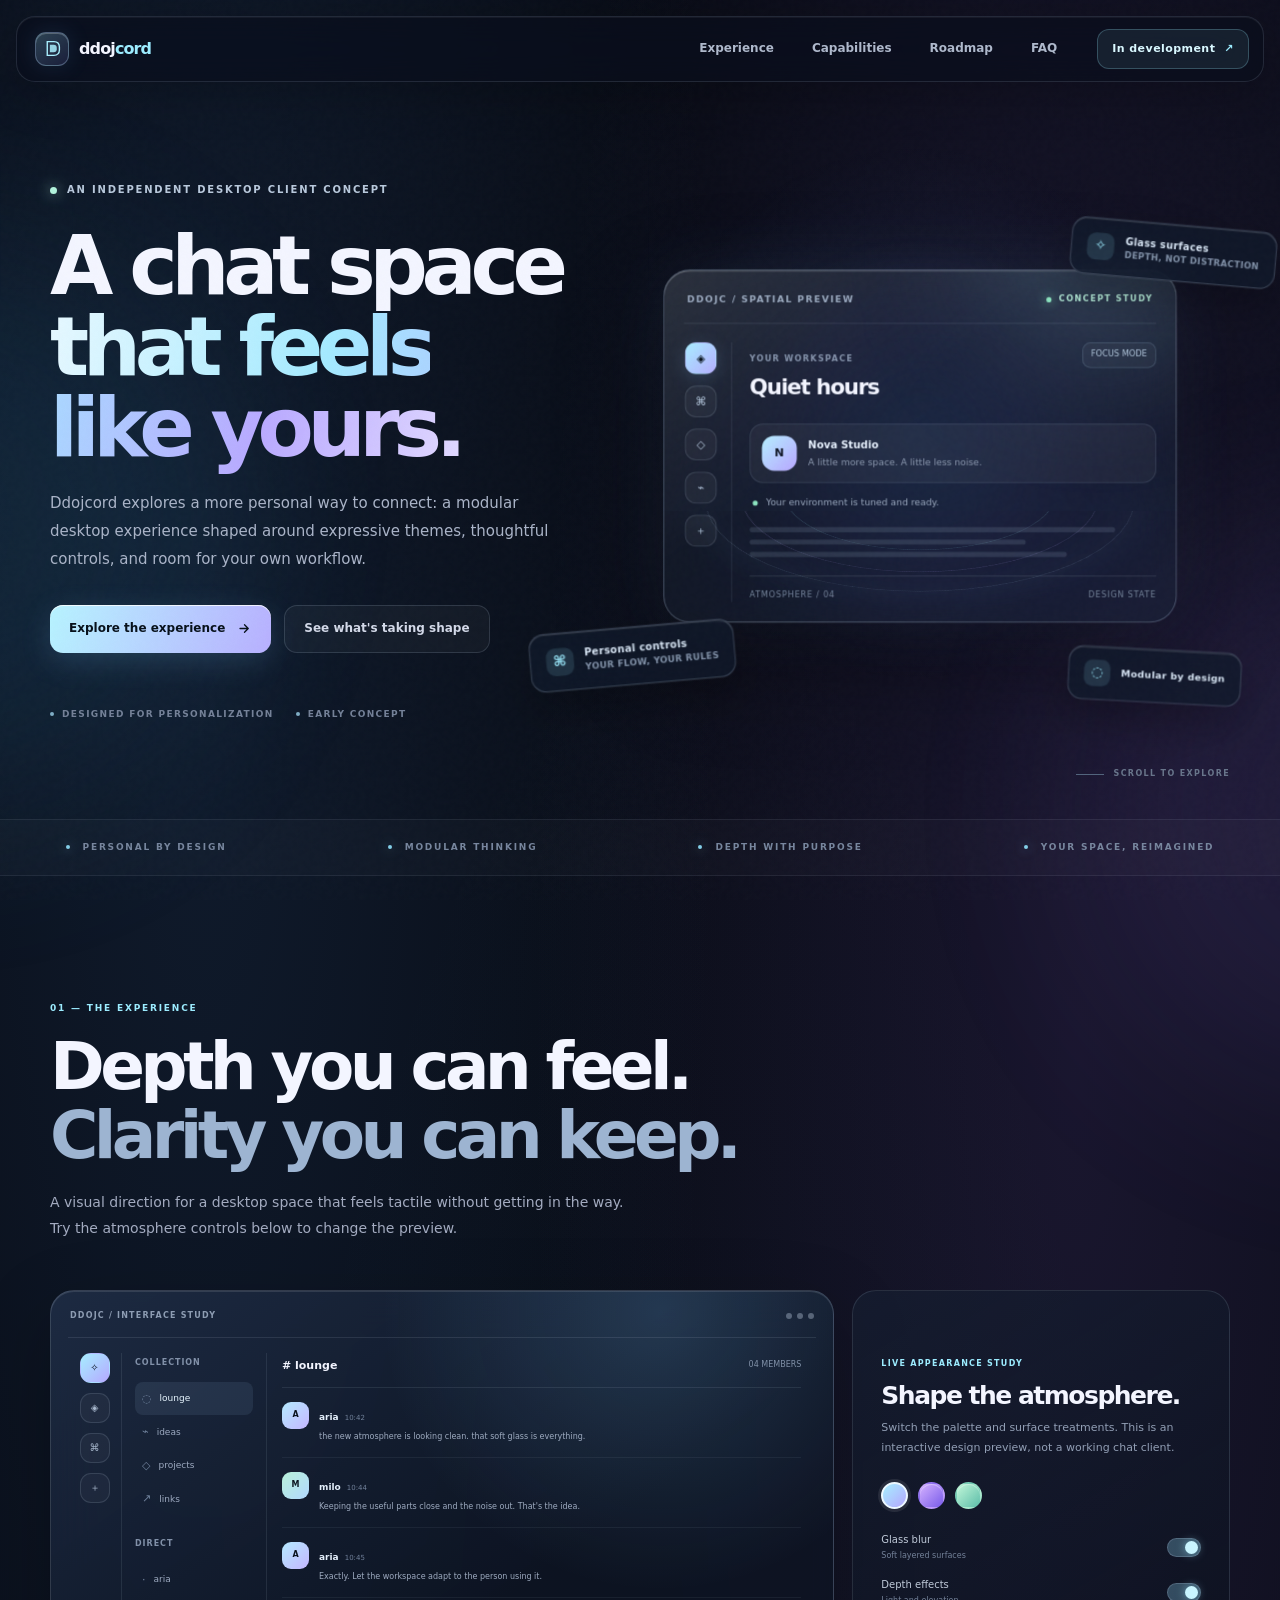
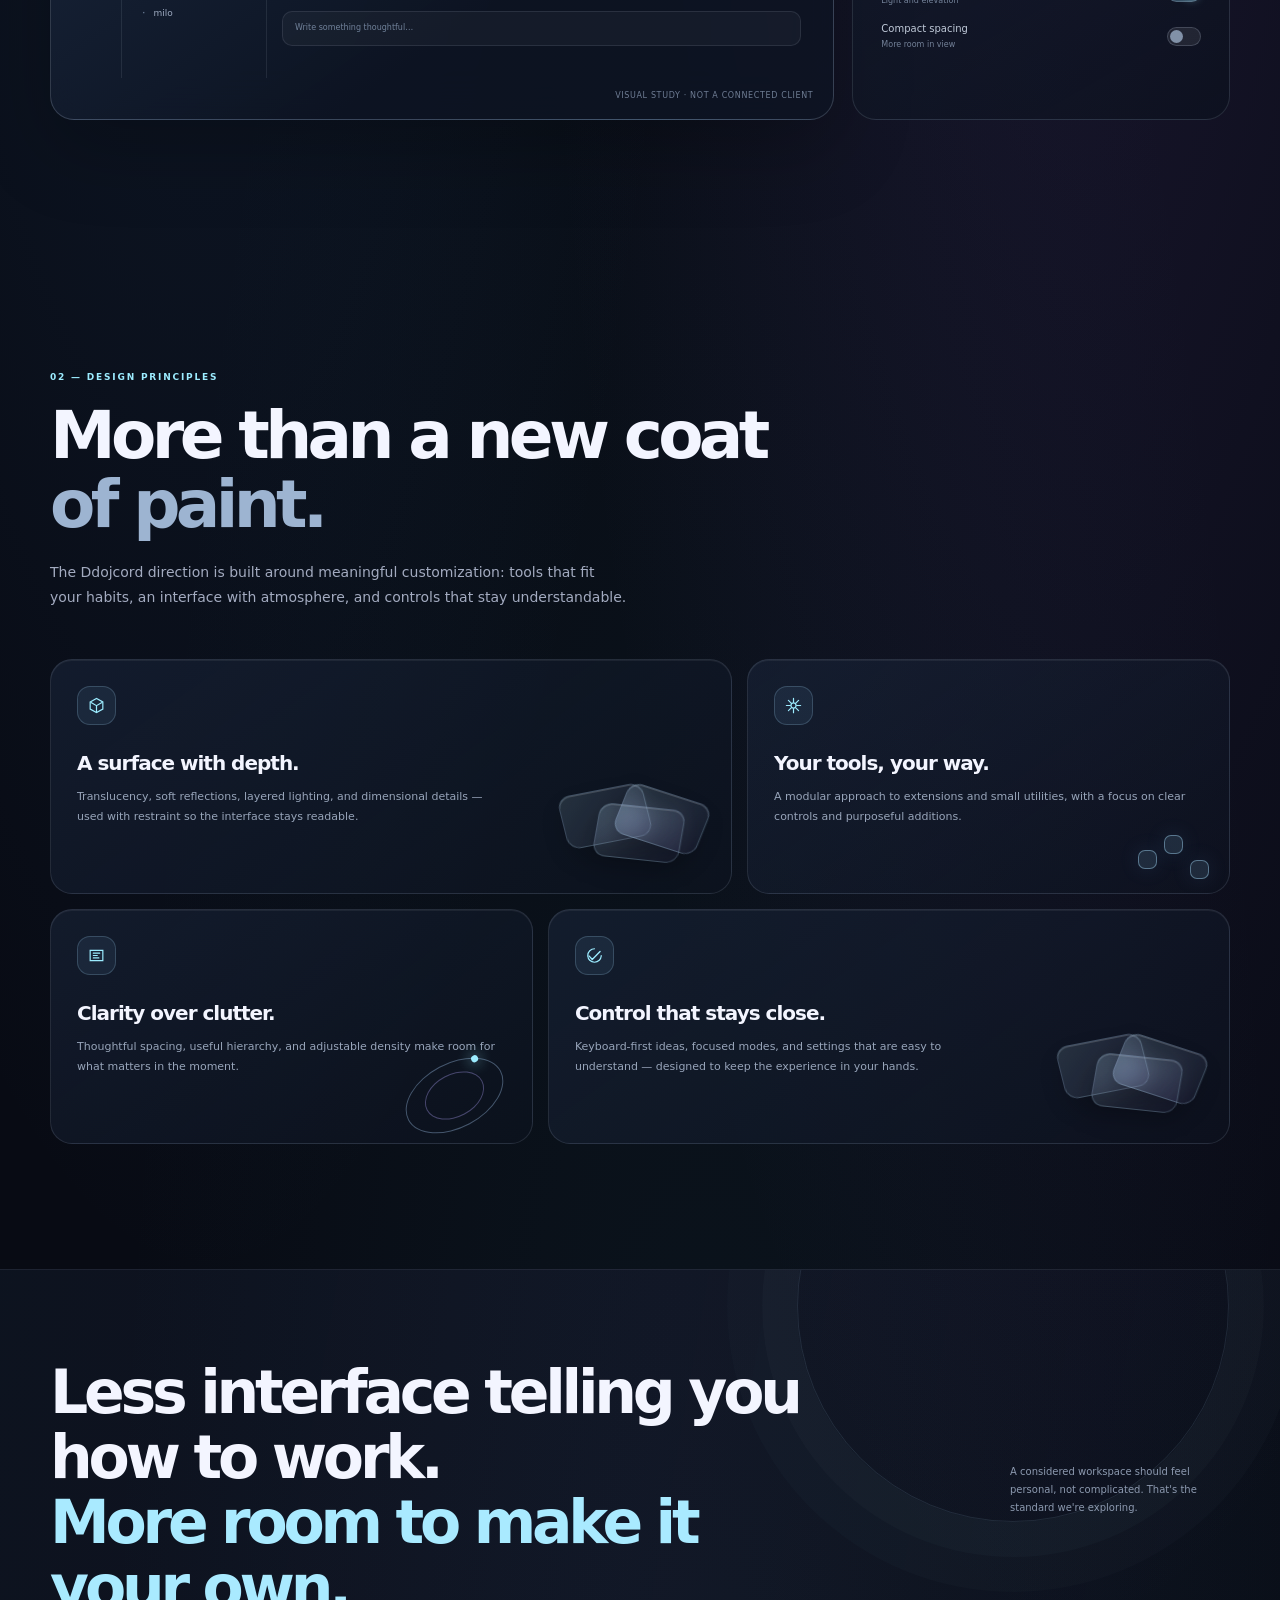
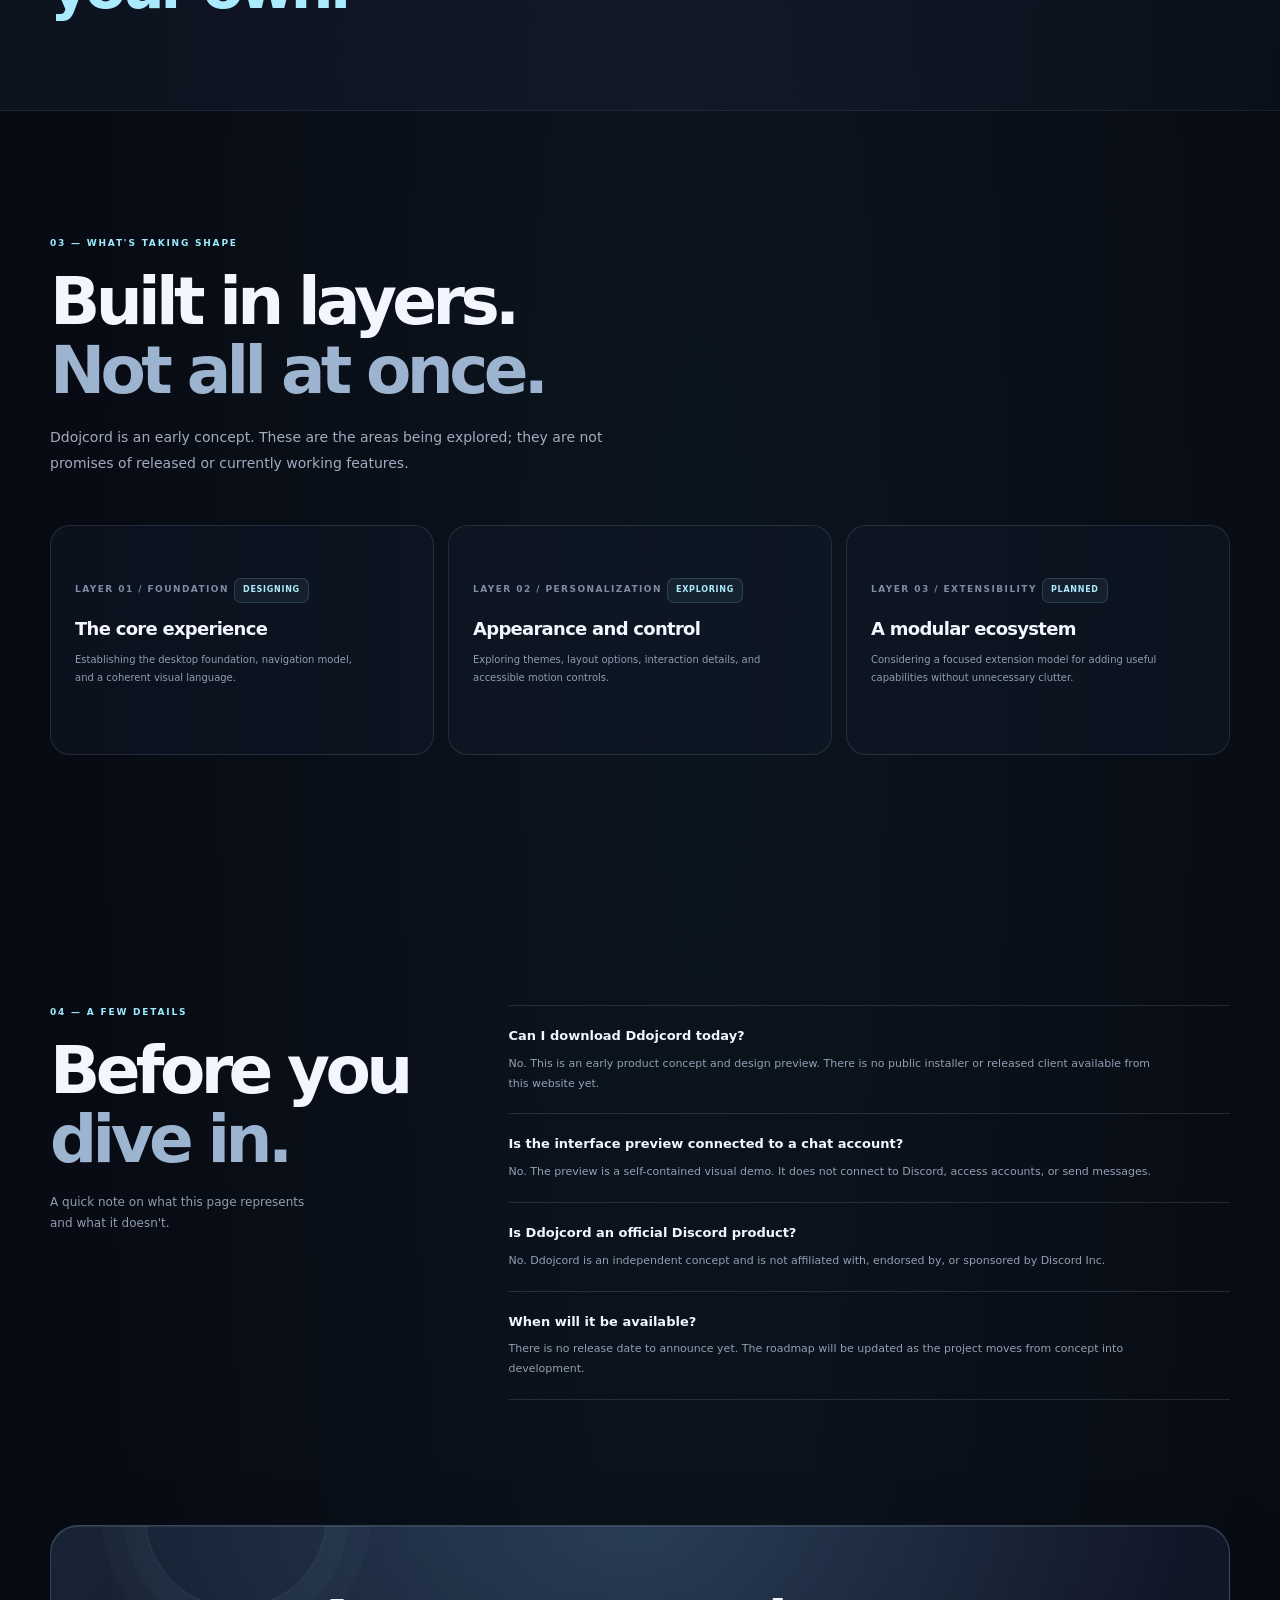
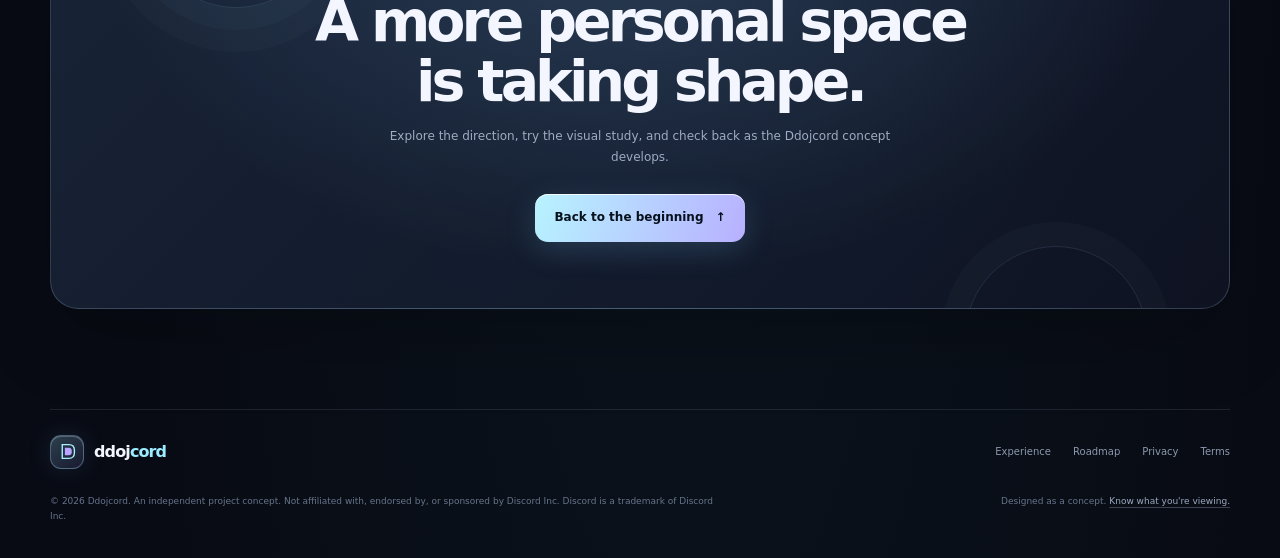
==== commit 13f2b0af: "Clarify Ddojcord preview is a design study" ====
--- a/index.html
+++ b/index.html
@@ -89,7 +89,7 @@
                 </div>
                 <div class="preview-line"><span></span> Your environment is tuned and ready.</div>
                 <div class="preview-bars"><i></i><i></i><i></i></div>
-                <div class="preview-bottom"><span>ATMOSPHERE / 04</span><span>SYNCED LOCALLY</span></div>
+                <div class="preview-bottom"><span>ATMOSPHERE / 04</span><span>DESIGN STATE</span></div>
               </div>
             </div>
           </div>
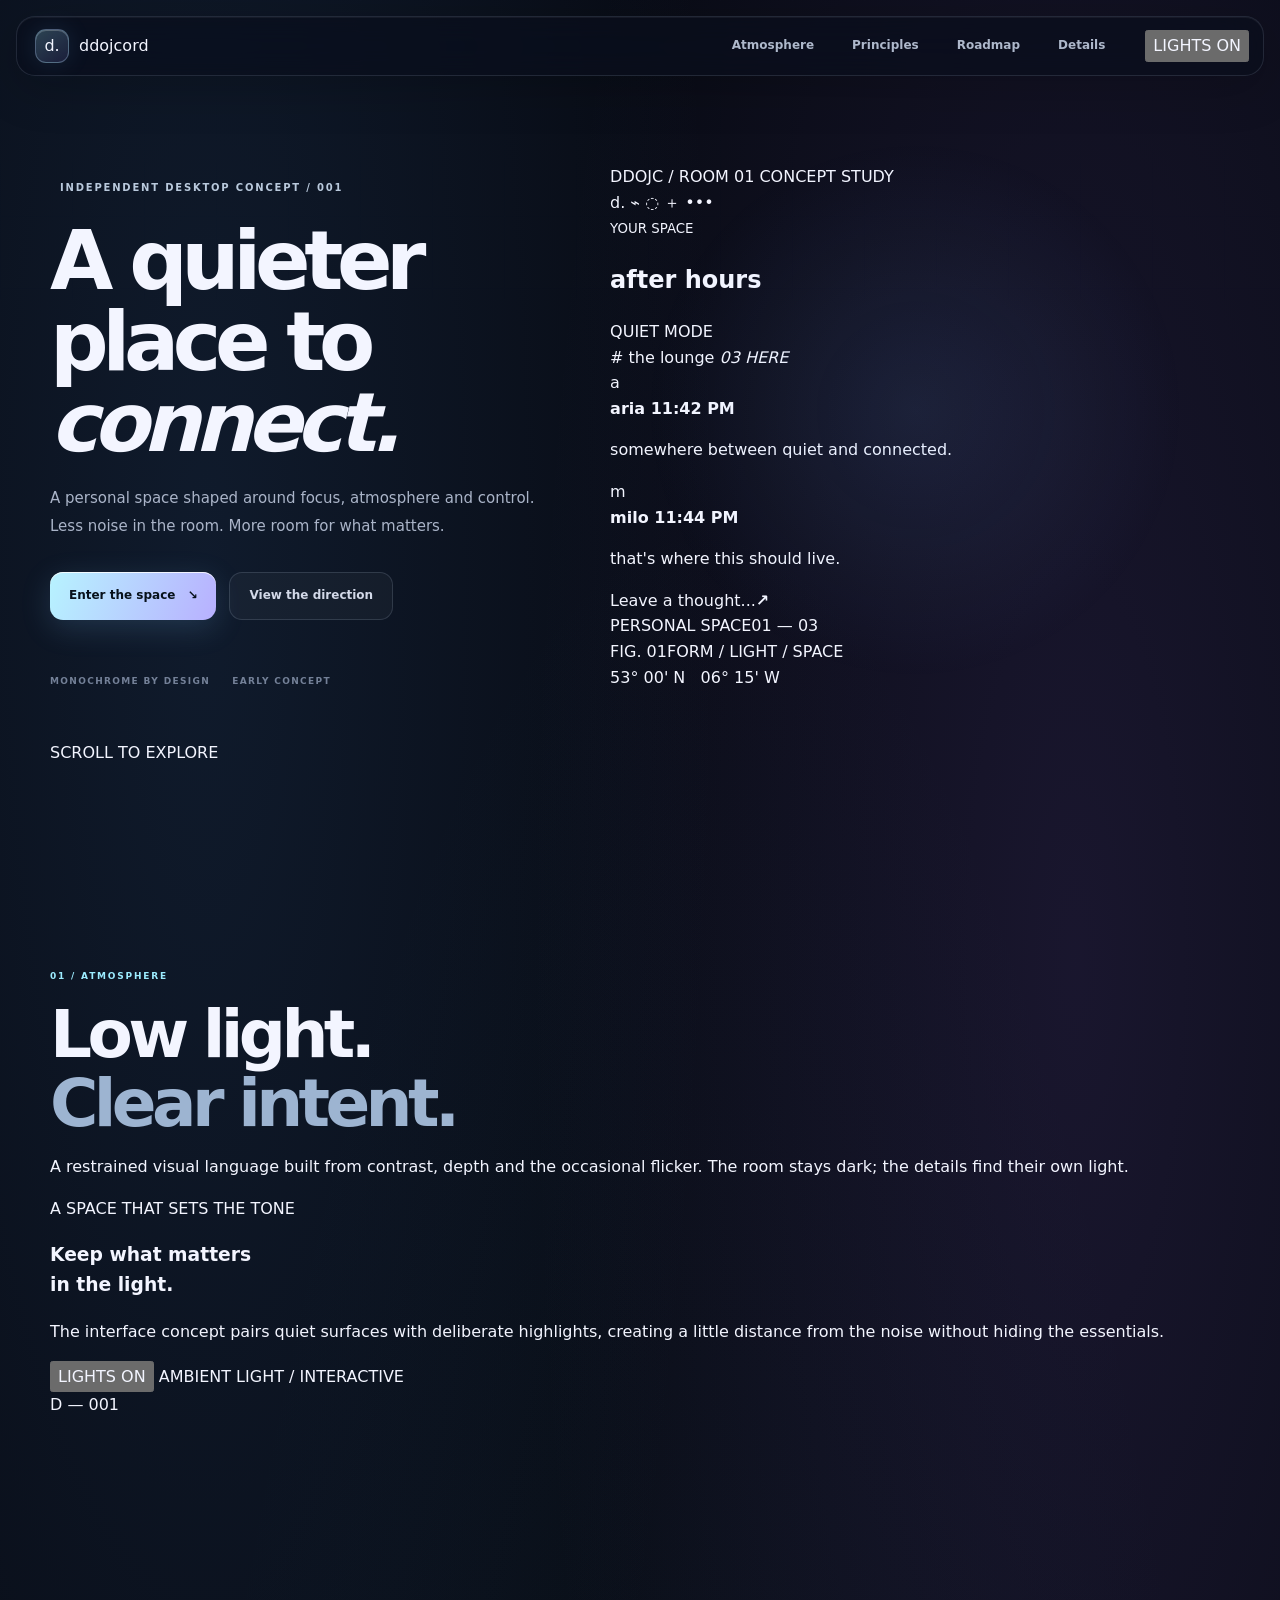
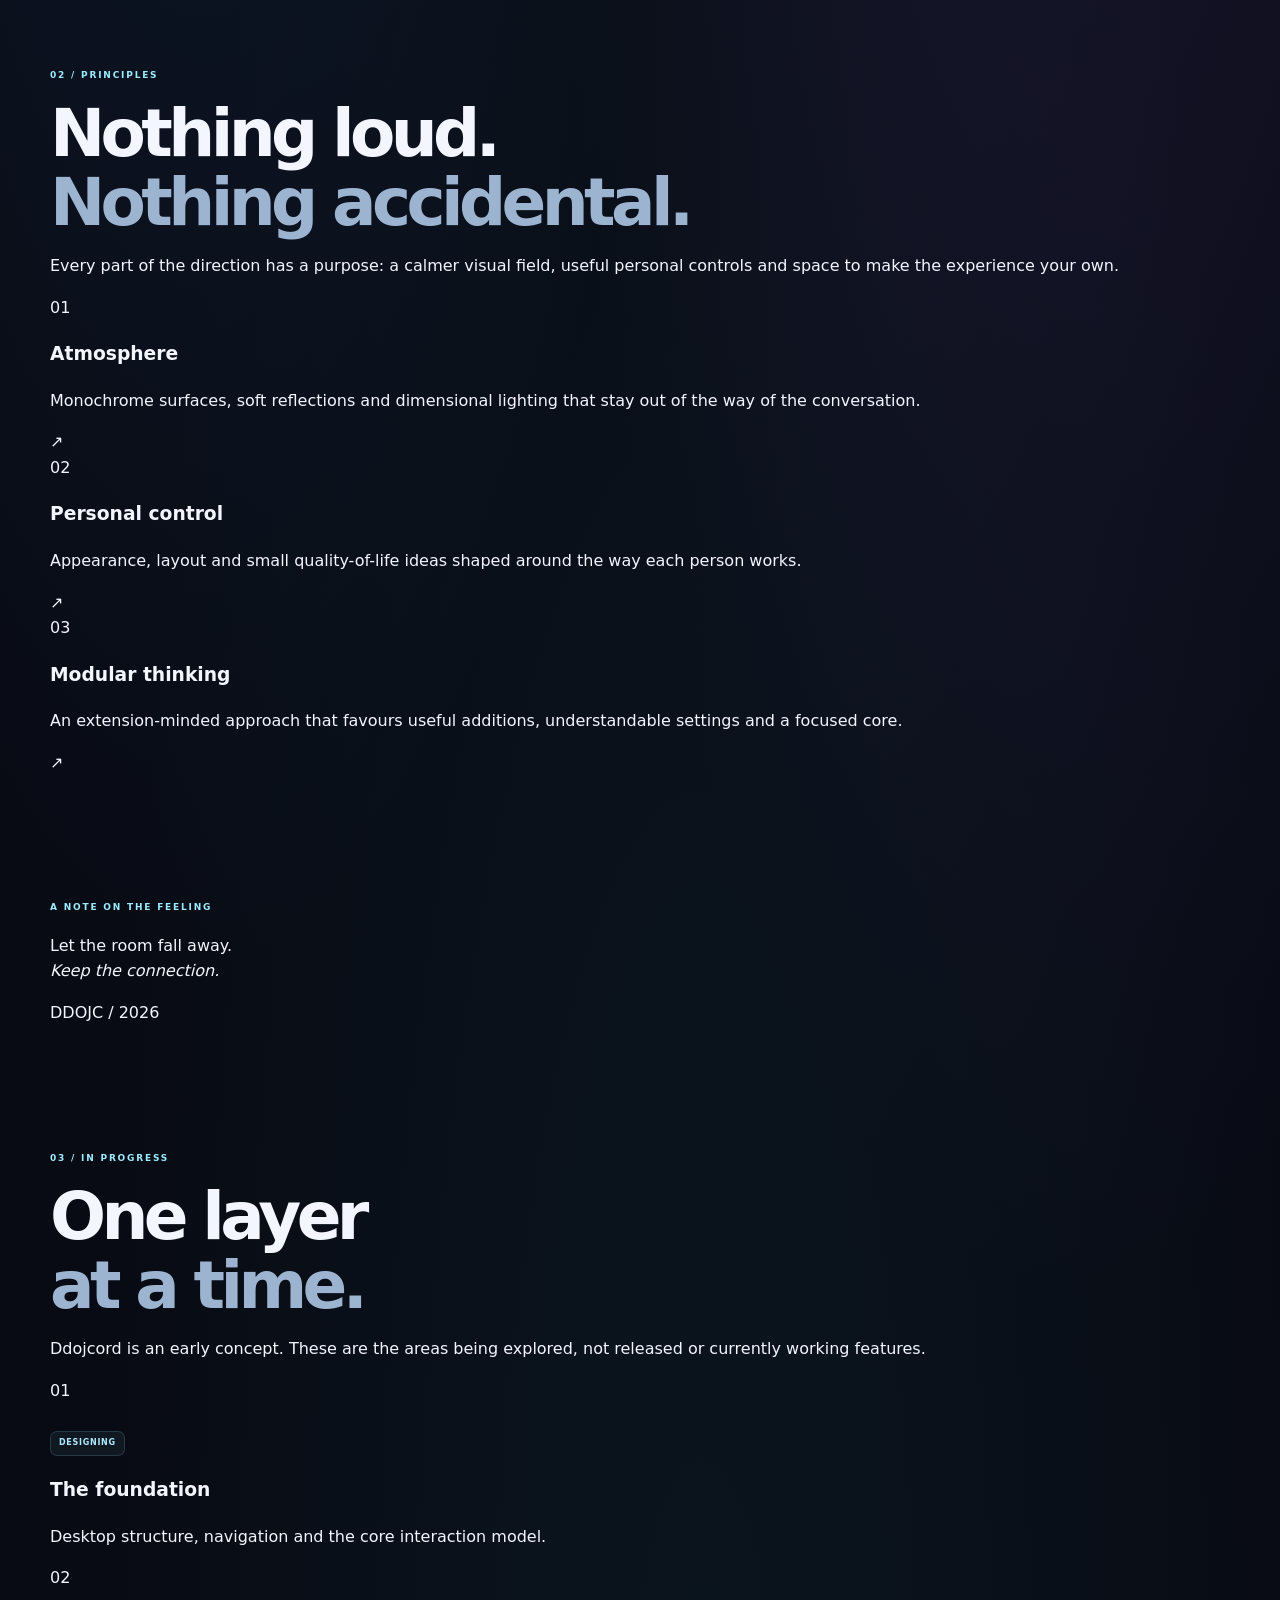
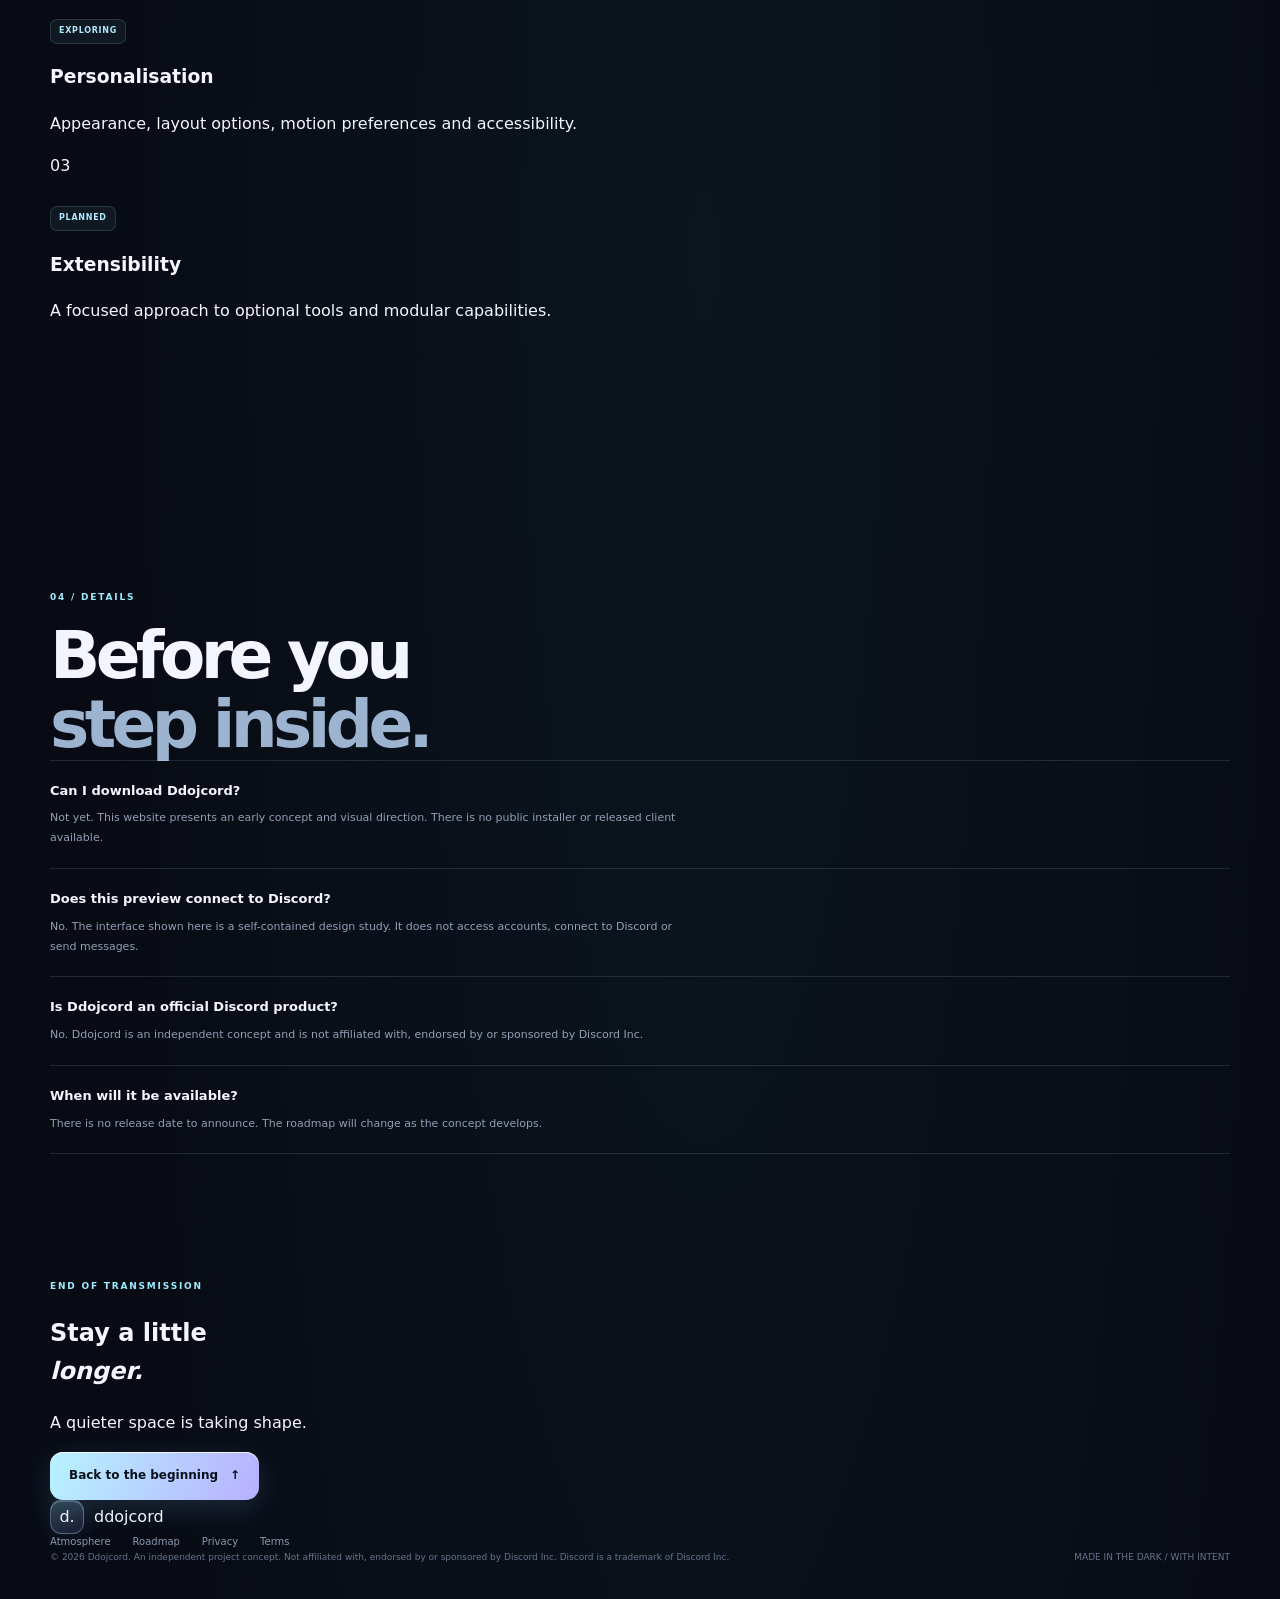
==== commit d8e8a534: "Redesign Ddojcord homepage in monochrome dark-room style" ====
--- a/index.html
+++ b/index.html
@@ -3,288 +3,231 @@
 <head>
   <meta charset="utf-8">
   <meta name="viewport" content="width=device-width, initial-scale=1">
-  <meta name="theme-color" content="#080b14">
-  <meta name="description" content="Ddojcord is an independent desktop client concept exploring a more personal, modular and immersive chat experience.">
-  <meta property="og:title" content="Ddojcord — Your space, refracted.">
-  <meta property="og:description" content="A chat space that feels like yours. Explore the Ddojcord concept.">
+  <meta name="theme-color" content="#030303">
+  <meta name="description" content="Ddojcord is an independent desktop client concept exploring a quieter, more personal way to connect.">
+  <meta property="og:title" content="Ddojcord — A quieter place to connect.">
+  <meta property="og:description" content="A personal space, after dark. Explore the Ddojcord concept.">
   <meta property="og:type" content="website">
   <link rel="canonical" href="https://seriesforge.online/">
   <link rel="icon" type="image/svg+xml" href="/favicon.svg">
   <link rel="stylesheet" href="/assets/ddojcord.css">
-  <title>Ddojcord — Your space, refracted.</title>
+  <title>Ddojcord — A quieter place to connect.</title>
 </head>
-<body>
-  <div class="ambient ambient-a"></div>
-  <div class="ambient ambient-b"></div>
-  <div class="site-noise"></div>
+<body class="lights-on">
+  <div class="room-glow" aria-hidden="true"></div>
+  <div class="grain" aria-hidden="true"></div>
+  <div class="dust-layer" aria-hidden="true">
+    <i style="--x:8%;--y:24%;--delay:-2s"></i>
+    <i style="--x:19%;--y:71%;--delay:-8s"></i>
+    <i style="--x:35%;--y:39%;--delay:-5s"></i>
+    <i style="--x:63%;--y:18%;--delay:-11s"></i>
+    <i style="--x:79%;--y:58%;--delay:-4s"></i>
+    <i style="--x:91%;--y:32%;--delay:-9s"></i>
+  </div>
 
   <header class="site-header">
     <a class="brand" href="#top" aria-label="Ddojcord home">
-      <span class="brand-mark" aria-hidden="true">
-        <svg viewBox="0 0 32 32" fill="none">
-          <path d="M8 5.5h10.2c5.2 0 8.3 3.4 8.3 8.4v4.2c0 5-3.1 8.4-8.3 8.4H8V5.5Z" stroke="url(#markStroke)" stroke-width="2.1"/>
-          <path d="M12 10.1h5.8c3 0 4.7 1.8 4.7 4.7v2.4c0 2.9-1.7 4.7-4.7 4.7H12V10.1Z" fill="url(#markFill)" fill-opacity=".85"/>
-          <defs>
-            <linearGradient id="markStroke" x1="7" y1="5" x2="27" y2="27"><stop stop-color="#A9F0FF"/><stop offset="1" stop-color="#B8A5FF"/></linearGradient>
-            <linearGradient id="markFill" x1="12" y1="10" x2="23" y2="22"><stop stop-color="#A9F0FF"/><stop offset="1" stop-color="#B8A5FF"/></linearGradient>
-          </defs>
-        </svg>
-      </span>
-      <span class="brand-word">ddoj<span>cord</span></span>
+      <span class="brand-mark" aria-hidden="true">d.</span>
+      <span>ddojcord</span>
     </a>
-
     <nav class="nav-links" aria-label="Main navigation">
-      <a href="#experience">Experience</a>
-      <a href="#features">Capabilities</a>
+      <a href="#experience">Atmosphere</a>
+      <a href="#features">Principles</a>
       <a href="#roadmap">Roadmap</a>
-      <a href="#faq">FAQ</a>
+      <a href="#faq">Details</a>
     </nav>
-
-    <a class="nav-cta" href="#roadmap">In development <span>↗</span></a>
-    <button class="menu-toggle" type="button" aria-label="Toggle navigation" aria-expanded="false">
-      <span></span><span></span>
-    </button>
+    <div class="header-actions">
+      <button class="light-switch" type="button" data-light-switch aria-pressed="true">
+        <span class="switch-dot" aria-hidden="true"></span>
+        <span data-light-label>LIGHTS ON</span>
+      </button>
+      <button class="menu-toggle" type="button" aria-label="Toggle navigation" aria-expanded="false">
+        <span></span><span></span>
+      </button>
+    </div>
   </header>
 
   <main id="top">
     <section class="hero wrap">
       <div class="hero-copy">
-        <div class="eyebrow"><span class="eyebrow-dot"></span> An independent desktop client concept</div>
-        <h1>A chat space<br><span class="gradient-text">that feels like yours.</span></h1>
-        <p>Ddojcord explores a more personal way to connect: a modular desktop experience shaped around expressive themes, thoughtful controls, and room for your own workflow.</p>
+        <div class="eyebrow"><span></span> INDEPENDENT DESKTOP CONCEPT / 001</div>
+        <h1>A quieter<br>place to <em>connect.</em></h1>
+        <p>A personal space shaped around focus, atmosphere and control. Less noise in the room. More room for what matters.</p>
         <div class="hero-actions">
-          <a class="button-primary" href="#experience">Explore the experience
-            <svg viewBox="0 0 20 20" fill="none" aria-hidden="true"><path d="M4 10h11M10 5l5 5-5 5" stroke="currentColor" stroke-width="1.7" stroke-linecap="round" stroke-linejoin="round"/></svg>
-          </a>
-          <a class="button-quiet" href="#roadmap">See what's taking shape</a>
+          <a class="button-primary" href="#experience">Enter the space <span aria-hidden="true">↘</span></a>
+          <a class="button-quiet" href="#roadmap">View the direction</a>
         </div>
         <div class="hero-meta">
-          <span><i></i> DESIGNED FOR PERSONALIZATION</span>
-          <span><i></i> EARLY CONCEPT</span>
-        </div>
-      </div>
-
-      <div class="hero-stage" data-tilt aria-label="Abstract glass interface preview">
-        <div class="stage-glow"></div>
-        <div class="orbit"><span class="orbit-point"></span></div>
-        <div class="hero-object">
-          <div class="hero-glass">
-            <div class="preview-top"><span>DDOJC / SPATIAL PREVIEW</span><span class="preview-status">CONCEPT STUDY</span></div>
-            <div class="preview-content">
-              <div class="preview-rail">
-                <span class="rail-glyph active">◈</span>
-                <span class="rail-glyph">⌘</span>
-                <span class="rail-glyph">◇</span>
-                <span class="rail-glyph">⌁</span>
-                <span class="rail-glyph">＋</span>
+          <span>MONOCHROME BY DESIGN</span>
+          <span>EARLY CONCEPT</span>
+        </div>
+      </div>
+
+      <div class="room-stage" data-tilt aria-label="Abstract three-dimensional Ddojcord interface study">
+        <div class="room-back-wall"></div>
+        <div class="room-ceiling">
+          <div class="light-fixture"><i></i></div>
+        </div>
+        <div class="light-beam"></div>
+        <div class="room-floor"></div>
+        <div class="stage-shadow"></div>
+        <div class="interface-shell">
+          <div class="interface-reflection"></div>
+          <div class="interface-top">
+            <span>DDOJC / ROOM 01</span>
+            <span class="interface-state"><i></i> CONCEPT STUDY</span>
+          </div>
+          <div class="interface-layout">
+            <aside class="interface-rail" aria-hidden="true">
+              <span class="rail-icon selected">d.</span>
+              <span class="rail-icon">⌁</span>
+              <span class="rail-icon">◌</span>
+              <span class="rail-icon">＋</span>
+              <span class="rail-bottom">•••</span>
+            </aside>
+            <div class="interface-main">
+              <div class="interface-heading">
+                <div><small>YOUR SPACE</small><h2>after hours</h2></div>
+                <span class="quiet-tag">QUIET MODE</span>
               </div>
-              <div class="preview-main">
-                <div class="preview-heading">
-                  <div><small>YOUR WORKSPACE</small><h3>Quiet hours</h3></div>
-                  <span class="preview-pill">FOCUS MODE</span>
-                </div>
-                <div class="preview-note">
-                  <span class="preview-avatar">N</span>
-                  <div><strong>Nova Studio</strong><p>A little more space. A little less noise.</p></div>
-                </div>
-                <div class="preview-line"><span></span> Your environment is tuned and ready.</div>
-                <div class="preview-bars"><i></i><i></i><i></i></div>
-                <div class="preview-bottom"><span>ATMOSPHERE / 04</span><span>DESIGN STATE</span></div>
+              <div class="channel-line"><span>#</span> the lounge <i>03 HERE</i></div>
+              <div class="preview-message">
+                <span class="avatar">a</span>
+                <div><strong>aria <time>11:42 PM</time></strong><p>somewhere between quiet and connected.</p></div>
               </div>
+              <div class="preview-message second">
+                <span class="avatar muted">m</span>
+                <div><strong>milo <time>11:44 PM</time></strong><p>that's where this should live.</p></div>
+              </div>
+              <div class="preview-composer"><span>Leave a thought...</span><b>↗</b></div>
             </div>
           </div>
-        </div>
-        <div class="float-card float-one"><span class="float-icon">✧</span><span>Glass surfaces<small>DEPTH, NOT DISTRACTION</small></span></div>
-        <div class="float-card float-two"><span class="float-icon">⌘</span><span>Personal controls<small>YOUR FLOW, YOUR RULES</small></span></div>
-        <div class="float-card float-three"><span class="float-icon">◌</span><span>Modular by design</span></div>
-      </div>
-      <div class="scroll-mark">Scroll to explore</div>
-    </section>
-
-    <div class="signal-strip" aria-hidden="true">
-      <div class="signal-track">
-        <span><b></b> PERSONAL BY DESIGN</span><span><b></b> MODULAR THINKING</span><span><b></b> DEPTH WITH PURPOSE</span><span><b></b> YOUR SPACE, REIMAGINED</span>
-      </div>
-    </div>
+          <div class="interface-bottom"><span>PERSONAL SPACE</span><span>01 — 03</span></div>
+        </div>
+        <div class="stage-caption"><span>FIG. 01</span><span>FORM / LIGHT / SPACE</span></div>
+        <div class="stage-coordinate">53° 00' N&nbsp;&nbsp; 06° 15' W</div>
+      </div>
+      <div class="scroll-cue"><span>SCROLL TO EXPLORE</span><i></i></div>
+    </section>
 
     <section class="section wrap" id="experience">
-      <div class="section-head reveal">
-        <span class="section-kicker">01 — The experience</span>
-        <h2>Depth you can feel.<br><em>Clarity you can keep.</em></h2>
-        <p>A visual direction for a desktop space that feels tactile without getting in the way. Try the atmosphere controls below to change the preview.</p>
-      </div>
-
-      <div class="experience-layout">
-        <div class="demo-window reveal" id="demo-window" data-skin="ice" data-blur="on" data-depth="on" data-compact="off">
-          <div class="demo-topbar"><span>DDOJC / INTERFACE STUDY</span><span class="demo-dots"><i></i><i></i><i></i></span></div>
-          <div class="demo-app">
-            <div class="demo-spaces">
-              <span class="demo-space selected">✧</span><span class="demo-space">◈</span><span class="demo-space">⌘</span><span class="demo-space">＋</span>
-            </div>
-            <div class="demo-room-list">
-              <small>COLLECTION</small>
-              <div class="demo-room active"><span>◌</span> lounge</div>
-              <div class="demo-room"><span>⌁</span> ideas</div>
-              <div class="demo-room"><span>◇</span> projects</div>
-              <div class="demo-room"><span>↗</span> links</div>
-              <small style="margin-top:22px">DIRECT</small>
-              <div class="demo-room"><span>·</span> aria</div>
-              <div class="demo-room"><span>·</span> milo</div>
-            </div>
-            <div class="demo-feed">
-              <div class="demo-feed-head"><strong># lounge</strong><span>04 MEMBERS</span></div>
-              <div class="demo-message">
-                <span class="demo-face">A</span>
-                <div><strong>aria</strong><time>10:42</time><p>the new atmosphere is looking clean. that soft glass is everything.</p></div>
-              </div>
-              <div class="demo-message">
-                <span class="demo-face alt">M</span>
-                <div><strong>milo</strong><time>10:44</time><p>Keeping the useful parts close and the noise out. That's the idea.</p></div>
-              </div>
-              <div class="demo-message">
-                <span class="demo-face">A</span>
-                <div><strong>aria</strong><time>10:45</time><p>Exactly. Let the workspace adapt to the person using it.</p></div>
-              </div>
-              <div class="demo-composer">Write something thoughtful…</div>
-            </div>
+      <div class="section-intro reveal">
+        <span class="section-kicker">01 / ATMOSPHERE</span>
+        <h2>Low light.<br><em>Clear intent.</em></h2>
+        <p>A restrained visual language built from contrast, depth and the occasional flicker. The room stays dark; the details find their own light.</p>
+      </div>
+      <div class="atmosphere-panel reveal">
+        <div class="panel-light" aria-hidden="true"><i></i><b></b></div>
+        <div class="panel-content">
+          <span class="mini-label">A SPACE THAT SETS THE TONE</span>
+          <h3>Keep what matters<br>in the light.</h3>
+          <p>The interface concept pairs quiet surfaces with deliberate highlights, creating a little distance from the noise without hiding the essentials.</p>
+          <div class="panel-bottom">
+            <button class="light-switch panel-switch" type="button" data-light-switch aria-pressed="true">
+              <span class="switch-dot" aria-hidden="true"></span>
+              <span data-light-label>LIGHTS ON</span>
+            </button>
+            <span class="panel-note">AMBIENT LIGHT / INTERACTIVE</span>
           </div>
-          <span class="demo-caption">VISUAL STUDY · NOT A CONNECTED CLIENT</span>
-        </div>
-
-        <aside class="demo-controls reveal delay-1">
-          <span class="mini-label">LIVE APPEARANCE STUDY</span>
-          <h3>Shape the atmosphere.</h3>
-          <p>Switch the palette and surface treatments. This is an interactive design preview, not a working chat client.</p>
-          <div class="swatch-row" aria-label="Choose a preview palette">
-            <button class="swatch-ice" type="button" data-skin-choice="ice" aria-label="Ice palette" aria-pressed="true"></button>
-            <button class="swatch-violet" type="button" data-skin-choice="violet" aria-label="Violet palette" aria-pressed="false"></button>
-            <button class="swatch-mint" type="button" data-skin-choice="mint" aria-label="Mint palette" aria-pressed="false"></button>
-          </div>
-          <div class="setting-list">
-            <div class="setting-row"><span>Glass blur<small>Soft layered surfaces</small></span><button class="toggle" type="button" data-toggle="blur" aria-label="Toggle glass blur" aria-pressed="true"></button></div>
-            <div class="setting-row"><span>Depth effects<small>Light and elevation</small></span><button class="toggle" type="button" data-toggle="depth" aria-label="Toggle depth effects" aria-pressed="true"></button></div>
-            <div class="setting-row"><span>Compact spacing<small>More room in view</small></span><button class="toggle" type="button" data-toggle="compact" aria-label="Toggle compact spacing" aria-pressed="false"></button></div>
-          </div>
-        </aside>
+        </div>
+        <div class="panel-index">D — 001</div>
       </div>
     </section>
 
     <section class="section wrap" id="features">
-      <div class="section-head reveal">
-        <span class="section-kicker">02 — Design principles</span>
-        <h2>More than a new coat<br><em>of paint.</em></h2>
-        <p>The Ddojcord direction is built around meaningful customization: tools that fit your habits, an interface with atmosphere, and controls that stay understandable.</p>
-      </div>
-
-      <div class="feature-grid">
-        <article class="feature-card reveal">
-          <span class="feature-icon"><svg viewBox="0 0 24 24" fill="none"><path d="M4 7.5 12 3l8 4.5v9L12 21l-8-4.5v-9Z" stroke="currentColor" stroke-width="1.5"/><path d="m4.5 7.8 7.5 4.4 7.5-4.4M12 12.2V21" stroke="currentColor" stroke-width="1.5"/></svg></span>
-          <h3>A surface with depth.</h3>
-          <p>Translucency, soft reflections, layered lighting, and dimensional details — used with restraint so the interface stays readable.</p>
-          <div class="feature-art"><i class="glass-stack"></i><i class="glass-stack"></i><i class="glass-stack"></i></div>
-        </article>
-        <article class="feature-card reveal delay-1">
-          <span class="feature-icon"><svg viewBox="0 0 24 24" fill="none"><path d="M12 3v5m0 8v5M3 12h5m8 0h5M5.6 5.6l3.5 3.5m5.8 5.8 3.5 3.5m0-12.8-3.5 3.5m-5.8 5.8-3.5 3.5" stroke="currentColor" stroke-width="1.5" stroke-linecap="round"/><circle cx="12" cy="12" r="3.2" stroke="currentColor" stroke-width="1.5"/></svg></span>
-          <h3>Your tools, your way.</h3>
-          <p>A modular approach to extensions and small utilities, with a focus on clear controls and purposeful additions.</p>
-          <div class="node-art"><i></i><i></i><i></i></div>
-        </article>
-        <article class="feature-card reveal">
-          <span class="feature-icon"><svg viewBox="0 0 24 24" fill="none"><path d="M4 5.5h16v13H4z" stroke="currentColor" stroke-width="1.5"/><path d="M8 9h8M8 12h5M8 15h7" stroke="currentColor" stroke-width="1.5" stroke-linecap="round"/></svg></span>
-          <h3>Clarity over clutter.</h3>
-          <p>Thoughtful spacing, useful hierarchy, and adjustable density make room for what matters in the moment.</p>
-          <div class="orbit-art"><i></i></div>
-        </article>
-        <article class="feature-card reveal delay-1">
-          <span class="feature-icon"><svg viewBox="0 0 24 24" fill="none"><path d="M5 12.5 9.2 17 19 7" stroke="currentColor" stroke-width="1.7" stroke-linecap="round" stroke-linejoin="round"/><path d="M12 3.5a8.5 8.5 0 1 0 8.5 8.5" stroke="currentColor" stroke-width="1.5" stroke-linecap="round"/></svg></span>
-          <h3>Control that stays close.</h3>
-          <p>Keyboard-first ideas, focused modes, and settings that are easy to understand — designed to keep the experience in your hands.</p>
-          <div class="feature-art"><i class="glass-stack"></i><i class="glass-stack"></i><i class="glass-stack"></i></div>
-        </article>
-      </div>
-    </section>
-
-    <section class="manifesto">
-      <div class="manifesto-inner wrap reveal">
-        <h2>Less interface telling you how to work.<br><span>More room to make it your own.</span></h2>
-        <p class="manifesto-note">A considered workspace should feel personal, not complicated. That's the standard we're exploring.</p>
+      <div class="section-intro reveal">
+        <span class="section-kicker">02 / PRINCIPLES</span>
+        <h2>Nothing loud.<br><em>Nothing accidental.</em></h2>
+        <p>Every part of the direction has a purpose: a calmer visual field, useful personal controls and space to make the experience your own.</p>
+      </div>
+      <div class="principle-list">
+        <article class="principle reveal">
+          <span class="principle-number">01</span>
+          <div><h3>Atmosphere</h3><p>Monochrome surfaces, soft reflections and dimensional lighting that stay out of the way of the conversation.</p></div>
+          <span class="principle-mark">↗</span>
+        </article>
+        <article class="principle reveal">
+          <span class="principle-number">02</span>
+          <div><h3>Personal control</h3><p>Appearance, layout and small quality-of-life ideas shaped around the way each person works.</p></div>
+          <span class="principle-mark">↗</span>
+        </article>
+        <article class="principle reveal">
+          <span class="principle-number">03</span>
+          <div><h3>Modular thinking</h3><p>An extension-minded approach that favours useful additions, understandable settings and a focused core.</p></div>
+          <span class="principle-mark">↗</span>
+        </article>
+      </div>
+    </section>
+
+    <section class="interlude">
+      <div class="interlude-inner wrap reveal">
+        <span class="section-kicker">A NOTE ON THE FEELING</span>
+        <p>Let the room fall away.<br><em>Keep the connection.</em></p>
+        <span class="interlude-index">DDOJC / 2026</span>
       </div>
     </section>
 
     <section class="section wrap" id="roadmap">
-      <div class="section-head reveal">
-        <span class="section-kicker">03 — What's taking shape</span>
-        <h2>Built in layers.<br><em>Not all at once.</em></h2>
-        <p>Ddojcord is an early concept. These are the areas being explored; they are not promises of released or currently working features.</p>
-      </div>
-      <div class="roadmap-grid">
-        <article class="roadmap-card reveal">
-          <span class="roadmap-number">LAYER 01 / FOUNDATION</span>
-          <span class="roadmap-status">Designing</span>
-          <h3>The core experience</h3>
-          <p>Establishing the desktop foundation, navigation model, and a coherent visual language.</p>
-        </article>
-        <article class="roadmap-card reveal delay-1">
-          <span class="roadmap-number">LAYER 02 / PERSONALIZATION</span>
-          <span class="roadmap-status">Exploring</span>
-          <h3>Appearance and control</h3>
-          <p>Exploring themes, layout options, interaction details, and accessible motion controls.</p>
-        </article>
-        <article class="roadmap-card reveal delay-2">
-          <span class="roadmap-number">LAYER 03 / EXTENSIBILITY</span>
-          <span class="roadmap-status">Planned</span>
-          <h3>A modular ecosystem</h3>
-          <p>Considering a focused extension model for adding useful capabilities without unnecessary clutter.</p>
-        </article>
-      </div>
-    </section>
-
-    <section class="section wrap" id="faq">
-      <div class="faq-grid">
-        <div class="faq-intro reveal">
-          <span class="section-kicker">04 — A few details</span>
-          <h2>Before you<br><em>dive in.</em></h2>
-          <p>A quick note on what this page represents and what it doesn't.</p>
-        </div>
-        <div class="faq-list reveal delay-1">
-          <article class="faq-item">
-            <h3>Can I download Ddojcord today?</h3>
-            <p>No. This is an early product concept and design preview. There is no public installer or released client available from this website yet.</p>
-          </article>
-          <article class="faq-item">
-            <h3>Is the interface preview connected to a chat account?</h3>
-            <p>No. The preview is a self-contained visual demo. It does not connect to Discord, access accounts, or send messages.</p>
-          </article>
-          <article class="faq-item">
-            <h3>Is Ddojcord an official Discord product?</h3>
-            <p>No. Ddojcord is an independent concept and is not affiliated with, endorsed by, or sponsored by Discord Inc.</p>
-          </article>
-          <article class="faq-item">
-            <h3>When will it be available?</h3>
-            <p>There is no release date to announce yet. The roadmap will be updated as the project moves from concept into development.</p>
-          </article>
-        </div>
-      </div>
-    </section>
-
-    <section class="final-cta wrap reveal">
-      <h2>A more personal space is taking shape.</h2>
-      <p>Explore the direction, try the visual study, and check back as the Ddojcord concept develops.</p>
+      <div class="section-intro reveal">
+        <span class="section-kicker">03 / IN PROGRESS</span>
+        <h2>One layer<br><em>at a time.</em></h2>
+        <p>Ddojcord is an early concept. These are the areas being explored, not released or currently working features.</p>
+      </div>
+      <div class="roadmap-list">
+        <article class="roadmap-row reveal">
+          <span class="roadmap-index">01</span>
+          <div><span class="roadmap-status">DESIGNING</span><h3>The foundation</h3><p>Desktop structure, navigation and the core interaction model.</p></div>
+        </article>
+        <article class="roadmap-row reveal">
+          <span class="roadmap-index">02</span>
+          <div><span class="roadmap-status">EXPLORING</span><h3>Personalisation</h3><p>Appearance, layout options, motion preferences and accessibility.</p></div>
+        </article>
+        <article class="roadmap-row reveal">
+          <span class="roadmap-index">03</span>
+          <div><span class="roadmap-status">PLANNED</span><h3>Extensibility</h3><p>A focused approach to optional tools and modular capabilities.</p></div>
+        </article>
+      </div>
+    </section>
+
+    <section class="section wrap faq-section" id="faq">
+      <div class="section-intro reveal">
+        <span class="section-kicker">04 / DETAILS</span>
+        <h2>Before you<br><em>step inside.</em></h2>
+      </div>
+      <div class="faq-list reveal">
+        <article class="faq-item">
+          <h3>Can I download Ddojcord?</h3>
+          <p>Not yet. This website presents an early concept and visual direction. There is no public installer or released client available.</p>
+        </article>
+        <article class="faq-item">
+          <h3>Does this preview connect to Discord?</h3>
+          <p>No. The interface shown here is a self-contained design study. It does not access accounts, connect to Discord or send messages.</p>
+        </article>
+        <article class="faq-item">
+          <h3>Is Ddojcord an official Discord product?</h3>
+          <p>No. Ddojcord is an independent concept and is not affiliated with, endorsed by or sponsored by Discord Inc.</p>
+        </article>
+        <article class="faq-item">
+          <h3>When will it be available?</h3>
+          <p>There is no release date to announce. The roadmap will change as the concept develops.</p>
+        </article>
+      </div>
+    </section>
+
+    <section class="closing wrap reveal">
+      <span class="section-kicker">END OF TRANSMISSION</span>
+      <h2>Stay a little<br><em>longer.</em></h2>
+      <p>A quieter space is taking shape.</p>
       <a class="button-primary" href="#top">Back to the beginning <span aria-hidden="true">↑</span></a>
     </section>
   </main>
 
   <footer class="site-footer wrap">
-    <div class="footer-top">
-      <a class="brand" href="#top">
-        <span class="brand-mark" aria-hidden="true"><svg viewBox="0 0 32 32" fill="none"><path d="M8 5.5h10.2c5.2 0 8.3 3.4 8.3 8.4v4.2c0 5-3.1 8.4-8.3 8.4H8V5.5Z" stroke="#A9F0FF" stroke-width="2.1"/><path d="M12 10.1h5.8c3 0 4.7 1.8 4.7 4.7v2.4c0 2.9-1.7 4.7-4.7 4.7H12V10.1Z" fill="#B8A5FF"/></svg></span>
-        <span class="brand-word">ddoj<span>cord</span></span>
-      </a>
-      <div class="footer-links"><a href="#experience">Experience</a><a href="#roadmap">Roadmap</a><a href="/privacy/">Privacy</a><a href="/terms/">Terms</a></div>
-    </div>
+    <a class="brand" href="#top"><span class="brand-mark" aria-hidden="true">d.</span><span>ddojcord</span></a>
+    <div class="footer-links"><a href="#experience">Atmosphere</a><a href="#roadmap">Roadmap</a><a href="/privacy/">Privacy</a><a href="/terms/">Terms</a></div>
     <div class="footer-bottom">
-      <p>© <span data-year>2026</span> Ddojcord. An independent project concept. Not affiliated with, endorsed by, or sponsored by Discord Inc. Discord is a trademark of Discord Inc.</p>
-      <p>Designed as a concept. <a href="#faq">Know what you're viewing.</a></p>
+      <p>© <span data-year>2026</span> Ddojcord. An independent project concept. Not affiliated with, endorsed by or sponsored by Discord Inc. Discord is a trademark of Discord Inc.</p>
+      <span>MADE IN THE DARK / WITH INTENT</span>
     </div>
   </footer>
 
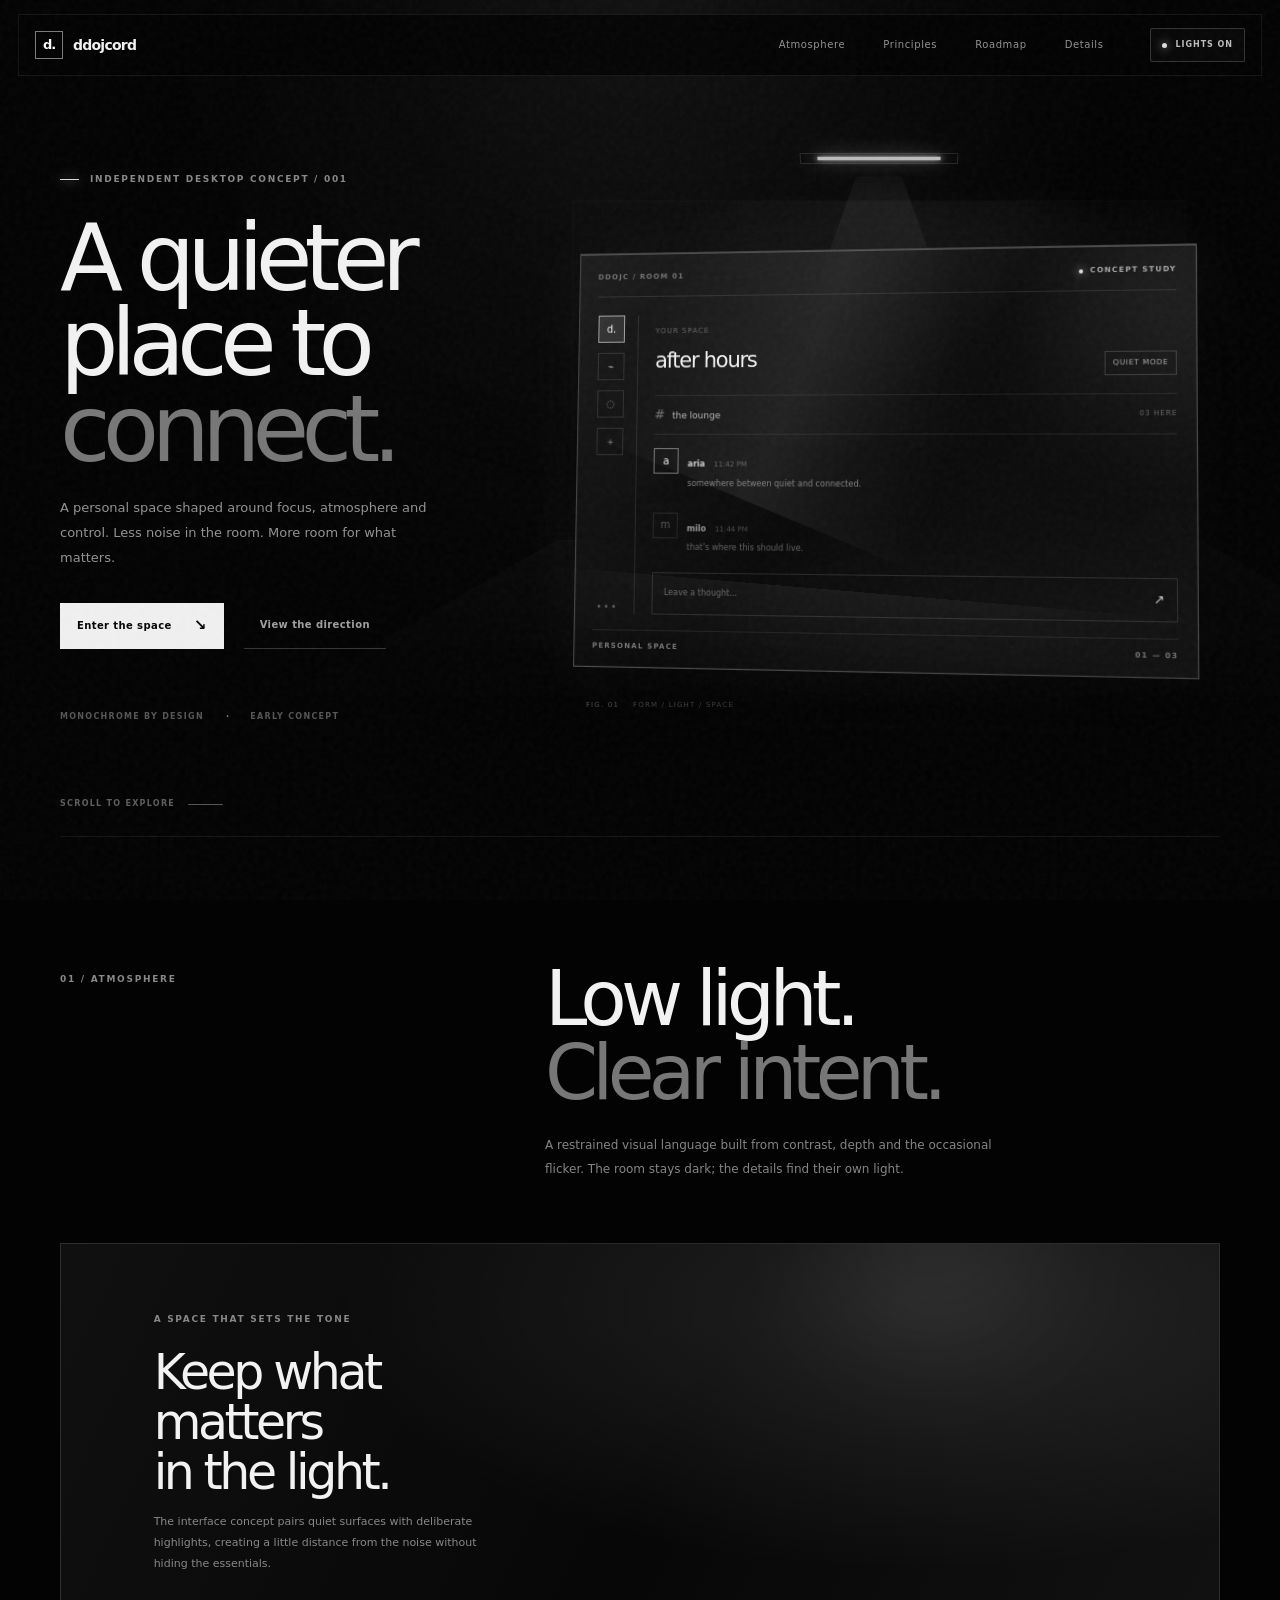
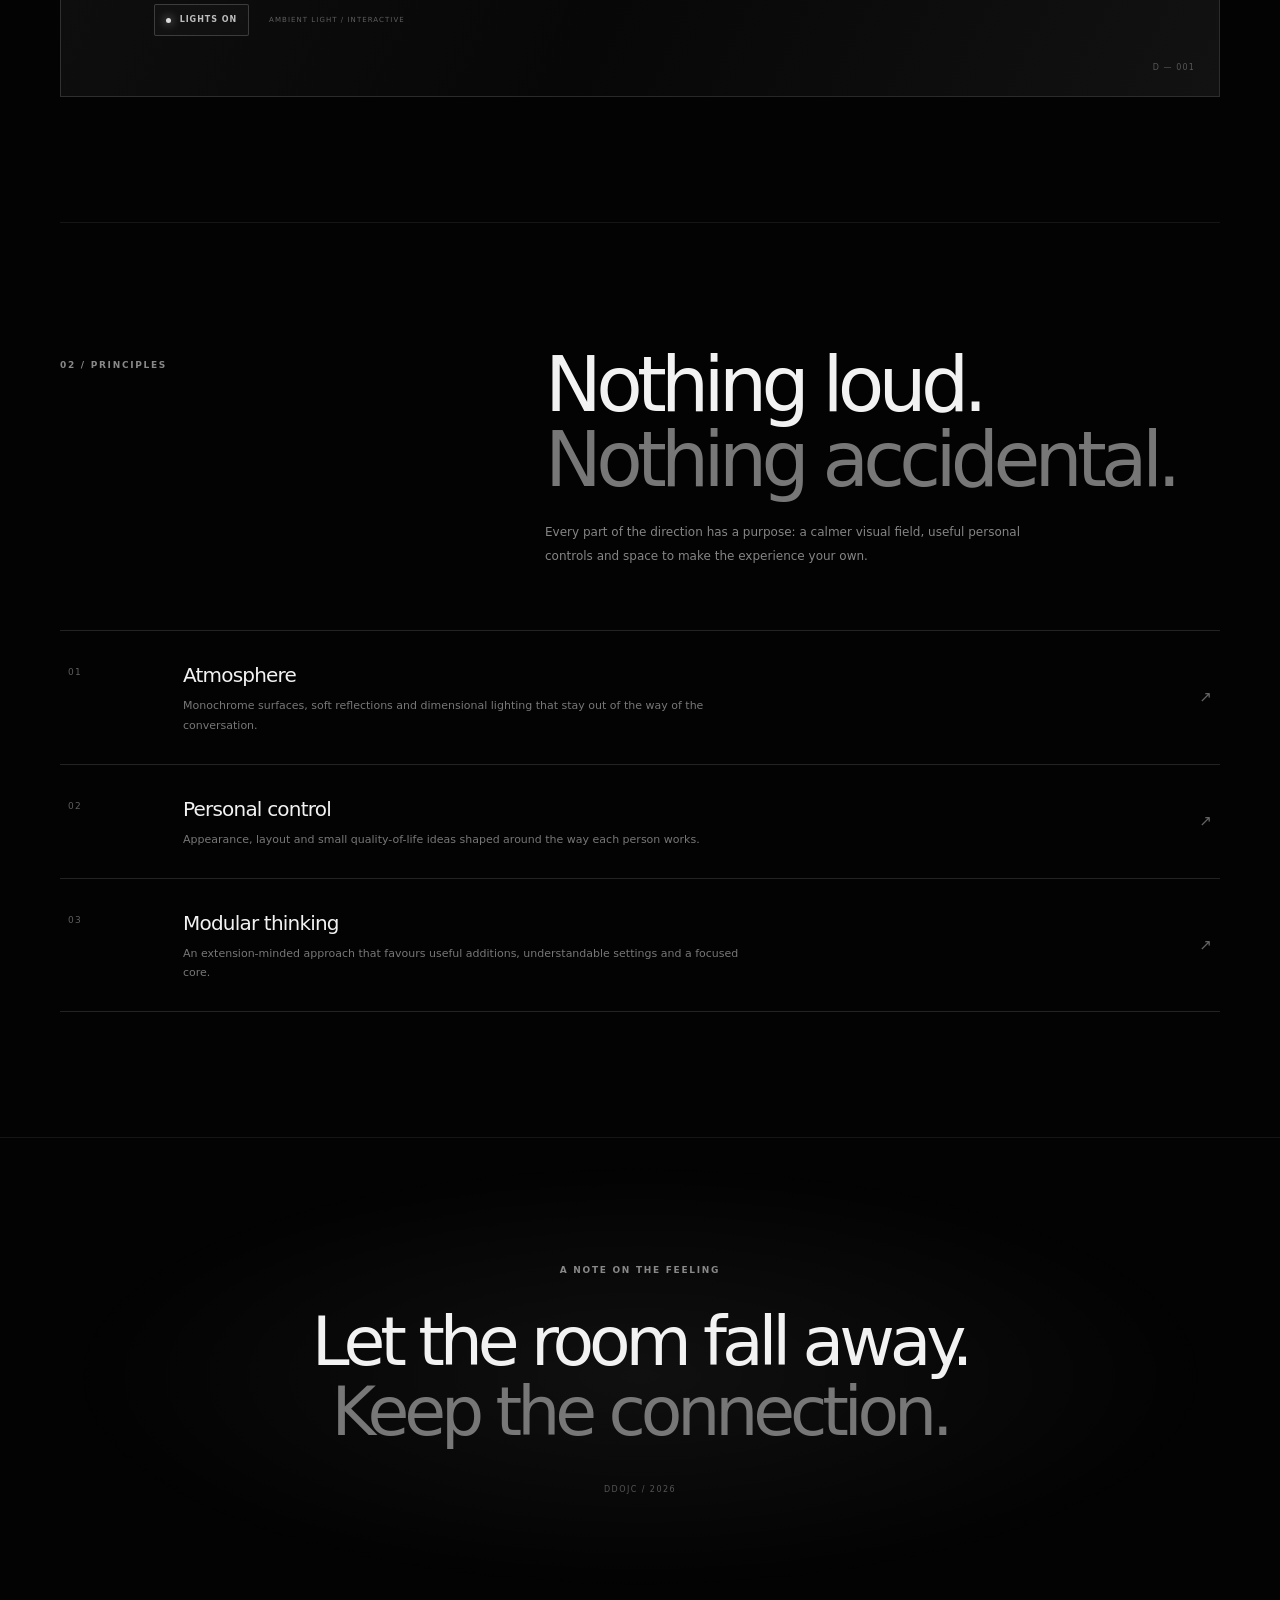
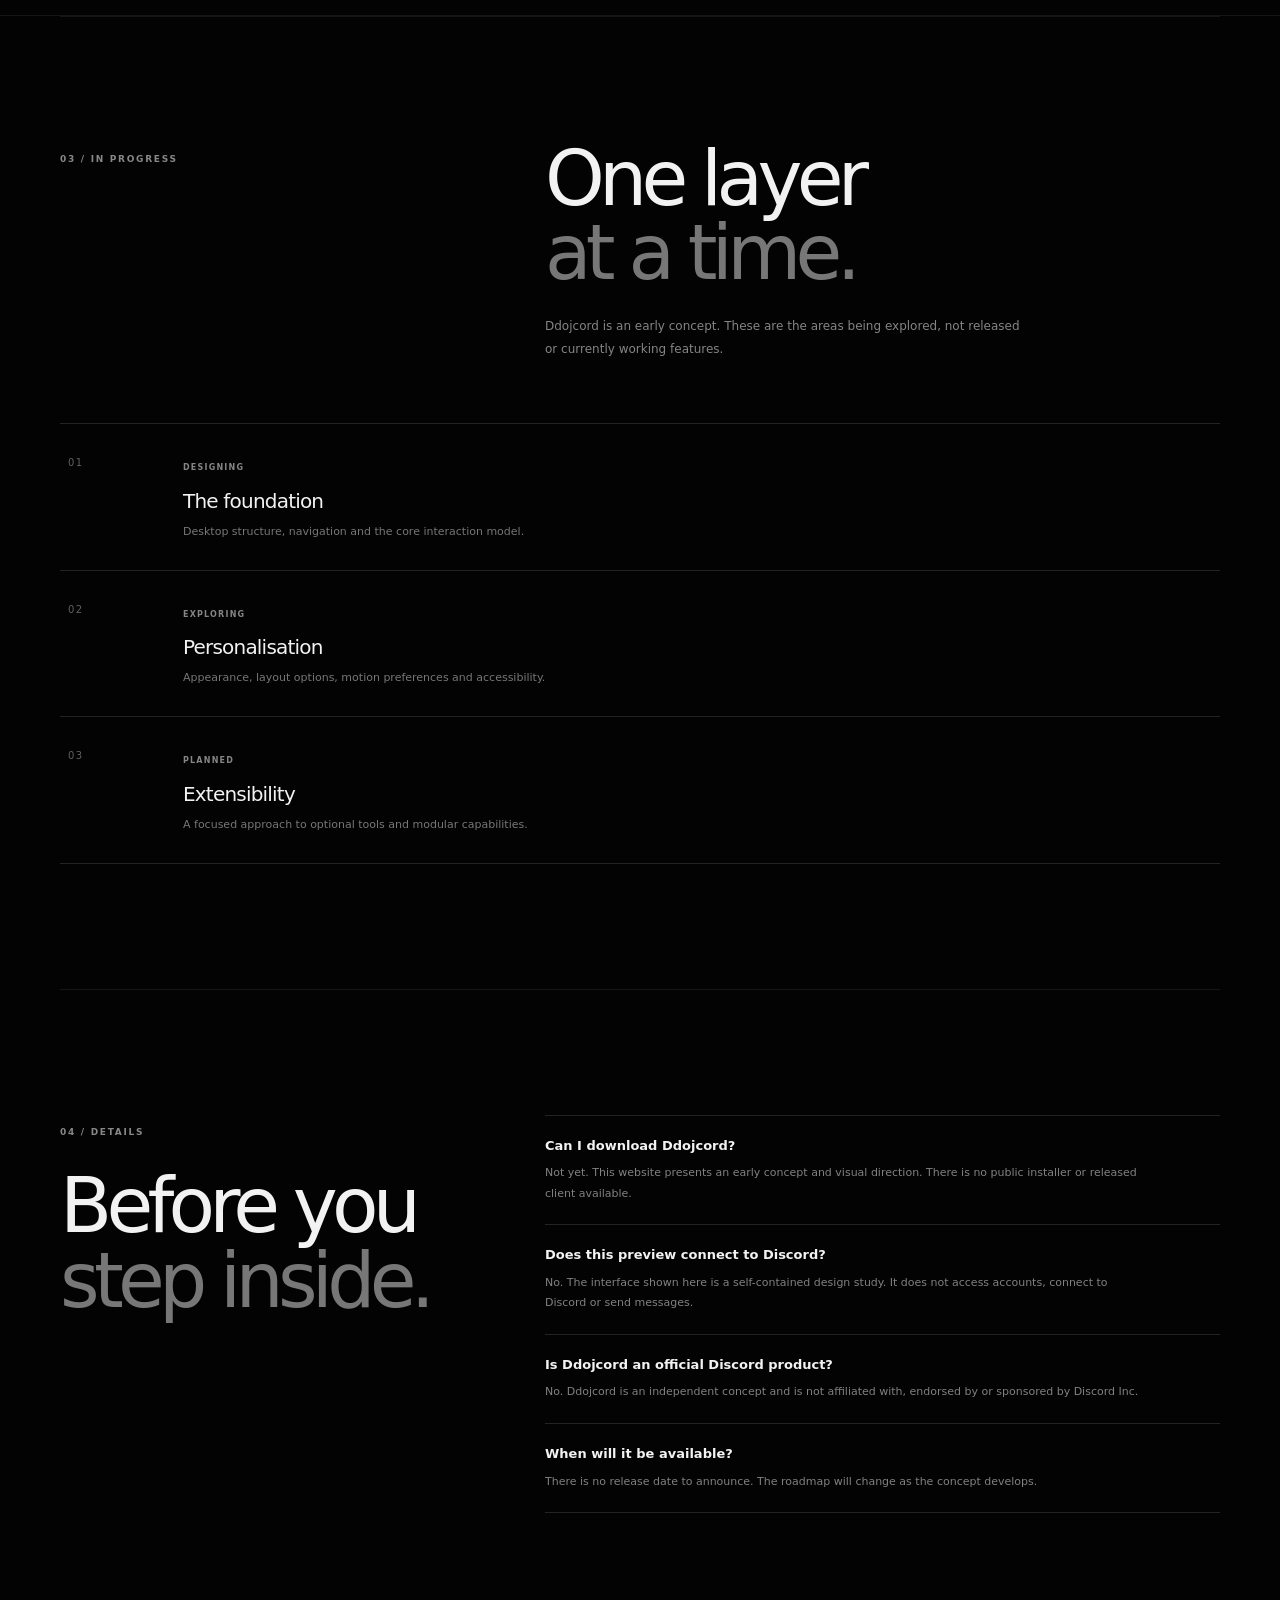
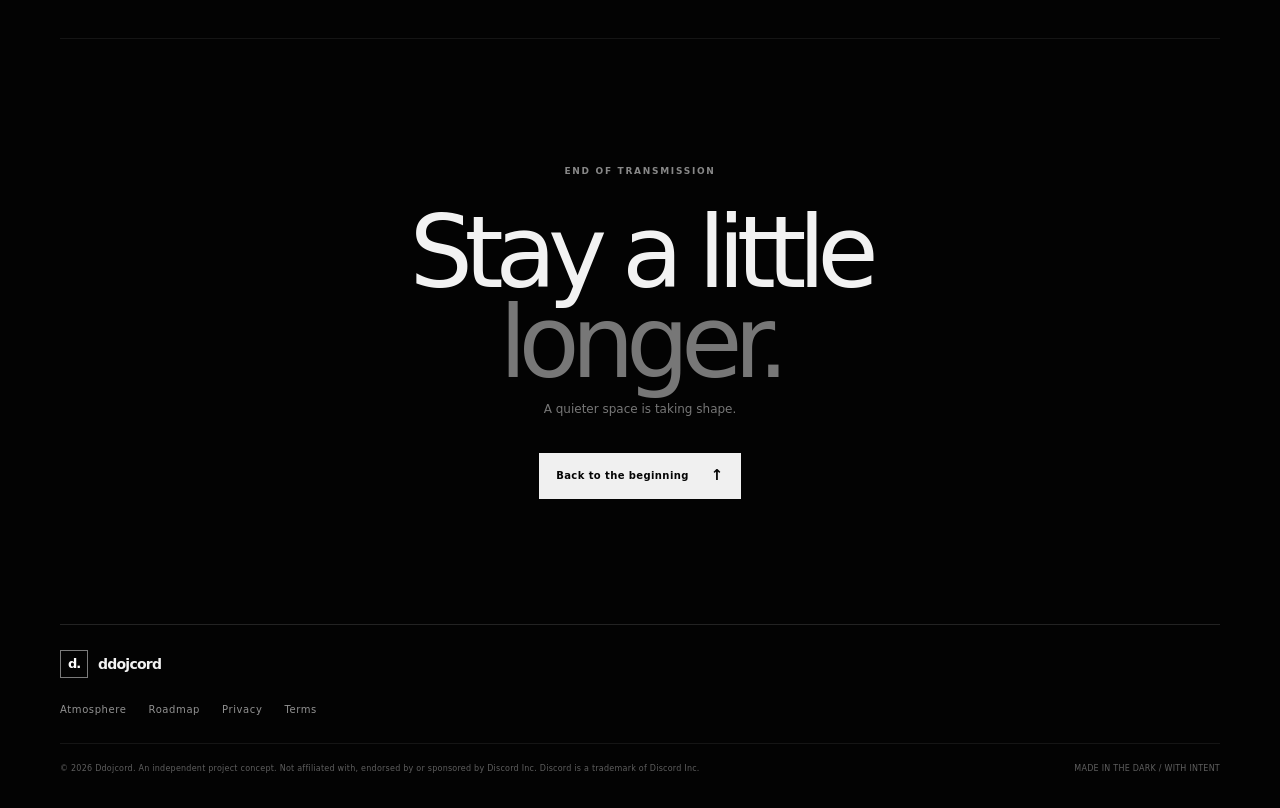
==== commit 95f8ad69: "Remove decorative location coordinates from the hero scene" ====
--- a/index.html
+++ b/index.html
@@ -105,7 +105,6 @@
           <div class="interface-bottom"><span>PERSONAL SPACE</span><span>01 — 03</span></div>
         </div>
         <div class="stage-caption"><span>FIG. 01</span><span>FORM / LIGHT / SPACE</span></div>
-        <div class="stage-coordinate">53° 00' N&nbsp;&nbsp; 06° 15' W</div>
       </div>
       <div class="scroll-cue"><span>SCROLL TO EXPLORE</span><i></i></div>
     </section>
--- a/assets/ddojcord.css
+++ b/assets/ddojcord.css
@@ -2,582 +2,529 @@
 
 :root {
   color-scheme: dark;
-  --ink: #f3f5ff;
-  --muted: #a3abc0;
-  --faint: #6f7891;
-  --night: #080b14;
-  --night-2: #0c1220;
-  --panel: rgba(18, 26, 43, .66);
-  --line: rgba(207, 226, 255, .13);
-  --cyan: #9cecff;
-  --blue: #8aa9ff;
-  --violet: #b8a3ff;
-  --mint: #b2f3dc;
-  --radius: 28px;
-  --content: 1180px;
+  --black: #030303;
+  --near-black: #080808;
+  --surface: #0c0c0c;
+  --white: #f2f2f2;
+  --silver: #b7b7b7;
+  --muted: #777;
+  --dim: #4c4c4c;
+  --line: rgba(255,255,255,.13);
+  --line-soft: rgba(255,255,255,.075);
+  --content: 1160px;
+  --pointer-x: 50%;
+  --pointer-y: 28%;
 }
 
 * { box-sizing: border-box; }
-html { scroll-behavior: smooth; scroll-padding-top: 100px; }
+html { scroll-behavior: smooth; scroll-padding-top: 100px; background: var(--black); }
 body {
+  position: relative;
   margin: 0;
   min-width: 320px;
-  background:
-    radial-gradient(ellipse at 16% 12%, rgba(53, 105, 164, .17), transparent 32rem),
-    radial-gradient(ellipse at 84% 20%, rgba(111, 77, 175, .17), transparent 34rem),
-    radial-gradient(ellipse at 55% 72%, rgba(42, 122, 131, .09), transparent 38rem),
-    var(--night);
-  color: var(--ink);
+  overflow-x: hidden;
+  background: var(--black);
+  color: var(--white);
   font-family: Inter, ui-sans-serif, system-ui, -apple-system, BlinkMacSystemFont, "Segoe UI", sans-serif;
   line-height: 1.6;
-  overflow-x: hidden;
   -webkit-font-smoothing: antialiased;
 }
 body::before {
   position: fixed;
   inset: 0;
-  z-index: -1;
+  z-index: 0;
   content: "";
   pointer-events: none;
-  opacity: .17;
-  background-image:
-    linear-gradient(rgba(190, 218, 255, .035) 1px, transparent 1px),
-    linear-gradient(90deg, rgba(190, 218, 255, .035) 1px, transparent 1px);
-  background-size: 72px 72px;
-  mask-image: linear-gradient(to bottom, black, transparent 85%);
-}
+  background: radial-gradient(ellipse at var(--pointer-x) var(--pointer-y), rgba(255,255,255,.055), transparent 34rem);
+  opacity: .42;
+  transition: opacity 1.2s ease;
+}
+body.lights-off::before { opacity: .08; }
 a { color: inherit; text-decoration: none; }
 button { color: inherit; font: inherit; }
 button, a { -webkit-tap-highlight-color: transparent; }
-button:focus-visible, a:focus-visible { outline: 2px solid var(--cyan); outline-offset: 4px; }
-::selection { color: #07111b; background: var(--cyan); }
-
-.ambient {
+button:focus-visible, a:focus-visible { outline: 1px solid #fff; outline-offset: 5px; }
+::selection { color: #000; background: #fff; }
+.wrap { width: min(var(--content), calc(100% - 52px)); margin-inline: auto; }
+
+.room-glow {
   position: fixed;
-  z-index: -1;
-  width: 36rem;
-  height: 36rem;
+  z-index: 0;
+  top: -34rem;
+  left: 50%;
+  width: 75rem;
+  height: 68rem;
+  transform: translateX(-50%);
   border-radius: 50%;
-  filter: blur(100px);
-  opacity: .12;
+  background: radial-gradient(ellipse, rgba(255,255,255,.105), rgba(255,255,255,.035) 32%, transparent 69%);
+  filter: blur(24px);
+  opacity: .52;
   pointer-events: none;
-}
-.ambient-a { top: 26%; left: -22rem; background: #3b9ed4; }
-.ambient-b { top: 58%; right: -24rem; background: #8866d8; }
-.site-noise {
+  animation: room-breathe 13s ease-in-out infinite;
+  transition: opacity 1.1s ease;
+}
+body.lights-off .room-glow { animation: none; opacity: .11; }
+.grain {
   position: fixed;
   inset: 0;
-  z-index: 20;
+  z-index: 40;
   pointer-events: none;
-  opacity: .025;
-  background-image: url("data:image/svg+xml,%3Csvg viewBox='0 0 180 180' xmlns='http://www.w3.org/2000/svg'%3E%3Cfilter id='n'%3E%3CfeTurbulence type='fractalNoise' baseFrequency='.9' numOctaves='3' stitchTiles='stitch'/%3E%3C/filter%3E%3Crect width='100%25' height='100%25' filter='url(%23n)' opacity='.7'/%3E%3C/svg%3E");
-}
-
-.wrap { width: min(var(--content), calc(100% - 48px)); margin-inline: auto; }
+  opacity: .045;
+  background-image: url("data:image/svg+xml,%3Csvg viewBox='0 0 180 180' xmlns='http://www.w3.org/2000/svg'%3E%3Cfilter id='n'%3E%3CfeTurbulence type='fractalNoise' baseFrequency='.88' numOctaves='3' stitchTiles='stitch'/%3E%3C/filter%3E%3Crect width='100%25' height='100%25' filter='url(%23n)' opacity='.8'/%3E%3C/svg%3E");
+}
+.dust-layer { position: fixed; inset: 0; z-index: 1; overflow: hidden; pointer-events: none; }
+.dust-layer i {
+  position: absolute;
+  top: var(--y);
+  left: var(--x);
+  width: 2px;
+  height: 2px;
+  border-radius: 50%;
+  background: rgba(255,255,255,.7);
+  opacity: 0;
+  animation: dust-drift 15s ease-in-out var(--delay) infinite;
+}
+@keyframes dust-drift {
+  0%, 100% { opacity: 0; transform: translate3d(0, 20px, 0); }
+  18%, 72% { opacity: .4; }
+  50% { opacity: .12; transform: translate3d(22px, -42px, 0); }
+}
+@keyframes room-breathe {
+  0%, 100% { opacity: .42; transform: translateX(-50%) scale(.94); }
+  48% { opacity: .64; transform: translateX(-50%) scale(1.04); }
+  60% { opacity: .48; }
+  62% { opacity: .26; }
+  64% { opacity: .54; }
+}
+
 .site-header {
   position: sticky;
   top: 0;
-  z-index: 50;
-  width: min(1320px, calc(100% - 32px));
-  margin: 16px auto 0;
-  padding: 12px 14px 12px 18px;
+  z-index: 30;
+  width: min(1320px, calc(100% - 36px));
+  margin: 14px auto 0;
+  padding: 13px 16px;
   display: flex;
   align-items: center;
   justify-content: space-between;
-  gap: 24px;
-  border: 1px solid rgba(215, 230, 255, .12);
-  border-radius: 19px;
-  background: rgba(10, 15, 27, .72);
-  backdrop-filter: blur(22px) saturate(150%);
-  -webkit-backdrop-filter: blur(22px) saturate(150%);
-  box-shadow: 0 12px 48px rgba(0,0,0,.2), inset 0 1px rgba(255,255,255,.05);
-}
-.brand { display: inline-flex; align-items: center; gap: 10px; flex: 0 0 auto; }
+  gap: 26px;
+  border: 1px solid var(--line-soft);
+  background: rgba(3,3,3,.78);
+  backdrop-filter: blur(24px);
+  -webkit-backdrop-filter: blur(24px);
+}
+.brand { display: inline-flex; align-items: center; gap: 10px; flex: 0 0 auto; font-size: 14px; font-weight: 760; letter-spacing: -.055em; }
 .brand-mark {
   display: grid;
   place-items: center;
-  width: 34px;
-  height: 34px;
-  border: 1px solid rgba(184, 226, 255, .3);
-  border-radius: 11px;
-  background: linear-gradient(145deg, rgba(156,236,255,.24), rgba(147,132,255,.13));
-  box-shadow: inset 0 1px rgba(255,255,255,.22), 0 0 24px rgba(117,190,255,.12);
-}
-.brand-mark svg { width: 21px; height: 21px; }
-.brand-word { font-size: 16px; font-weight: 760; letter-spacing: -.055em; }
-.brand-word span { color: var(--cyan); }
-.nav-links { display: flex; align-items: center; gap: clamp(18px, 3vw, 38px); margin-left: auto; margin-right: 16px; }
-.nav-links a { color: #aeb8cb; font-size: 12px; font-weight: 600; transition: color .2s ease; }
-.nav-links a:hover { color: #fff; }
-.nav-cta {
+  width: 28px;
+  height: 28px;
+  border: 1px solid rgba(255,255,255,.48);
+  color: #fff;
+  font-size: 13px;
+  font-weight: 650;
+  letter-spacing: -.08em;
+}
+.nav-links { display: flex; align-items: center; gap: clamp(18px, 3vw, 38px); margin-left: auto; margin-right: 20px; }
+.nav-links a, .footer-links a { color: #929292; font-size: 10px; letter-spacing: .06em; transition: color .2s ease; }
+.nav-links a:hover, .footer-links a:hover { color: #fff; }
+.header-actions { display: flex; align-items: center; gap: 10px; }
+.light-switch {
   display: inline-flex;
   align-items: center;
+  justify-content: center;
   gap: 9px;
-  padding: 10px 14px;
-  border: 1px solid rgba(156,236,255,.24);
-  border-radius: 12px;
-  background: rgba(156,236,255,.08);
-  color: #d9f8ff;
-  font-size: 11px;
+  min-height: 34px;
+  padding: 0 11px;
+  border: 1px solid rgba(255,255,255,.18);
+  border-radius: 2px;
+  color: #bdbdbd;
+  background: rgba(255,255,255,.025);
+  cursor: pointer;
+  font-size: 8px;
   font-weight: 750;
-  letter-spacing: .04em;
-  transition: transform .2s ease, background .2s ease, border-color .2s ease;
-}
-.nav-cta:hover { transform: translateY(-2px); background: rgba(156,236,255,.14); border-color: rgba(156,236,255,.48); }
-.nav-cta span { color: var(--cyan); }
-.menu-toggle { display: none; width: 40px; height: 40px; border: 1px solid var(--line); border-radius: 12px; background: rgba(255,255,255,.04); cursor: pointer; }
-.menu-toggle span { display: block; width: 16px; height: 1px; margin: 5px auto; background: #eaf5ff; }
+  letter-spacing: .12em;
+  transition: border-color .25s ease, background .25s ease, color .25s ease;
+}
+.light-switch:hover { color: #fff; border-color: rgba(255,255,255,.5); background: rgba(255,255,255,.07); }
+.switch-dot { width: 5px; height: 5px; border-radius: 50%; background: #ddd; box-shadow: 0 0 10px rgba(255,255,255,.8); }
+body.lights-off .switch-dot { background: #555; box-shadow: none; }
+.menu-toggle { display: none; width: 36px; height: 34px; border: 1px solid var(--line); border-radius: 2px; background: transparent; cursor: pointer; }
+.menu-toggle span { display: block; width: 14px; height: 1px; margin: 5px auto; background: #eee; }
 
 .hero {
   position: relative;
-  min-height: 710px;
+  z-index: 2;
+  min-height: 740px;
   display: grid;
-  grid-template-columns: minmax(0, .92fr) minmax(420px, 1.08fr);
+  grid-template-columns: minmax(0,.78fr) minmax(440px,1.22fr);
   align-items: center;
-  gap: 32px;
-  padding-top: 70px;
-  padding-bottom: 78px;
-}
-.hero::before {
-  position: absolute;
-  content: "";
-  width: 560px;
-  height: 560px;
-  right: 3%;
-  top: 7%;
-  border-radius: 50%;
-  background: radial-gradient(circle, rgba(117, 175, 255, .1), transparent 68%);
-  pointer-events: none;
-}
-.hero-copy { position: relative; z-index: 2; padding: 24px 0 20px; }
-.eyebrow {
+  gap: 42px;
+  padding-top: 66px;
+  padding-bottom: 92px;
+}
+.hero-copy { position: relative; z-index: 3; padding: 20px 0; }
+.eyebrow, .section-kicker, .mini-label {
   display: inline-flex;
   align-items: center;
-  gap: 10px;
-  color: #b9c9dc;
-  font-size: 10px;
-  font-weight: 760;
-  letter-spacing: .18em;
-  text-transform: uppercase;
-}
-.eyebrow-dot {
-  width: 7px;
-  height: 7px;
-  border-radius: 50%;
-  background: var(--mint);
-  box-shadow: 0 0 14px rgba(178,243,220,.8);
-}
+  gap: 11px;
+  color: #888;
+  font-size: 9px;
+  font-weight: 720;
+  letter-spacing: .19em;
+}
+.eyebrow > span { width: 19px; height: 1px; background: #d9d9d9; box-shadow: 0 0 12px rgba(255,255,255,.8); }
 .hero h1 {
-  max-width: 700px;
-  margin: 24px 0 22px;
-  font-size: clamp(54px, 6.4vw, 88px);
-  font-weight: 690;
-  line-height: .99;
-  letter-spacing: -.078em;
-}
-.gradient-text {
-  color: transparent;
-  background: linear-gradient(105deg, #e7f8ff 0%, #a4eaff 36%, #b9aaff 74%, #e1d9ff 100%);
-  -webkit-background-clip: text;
-  background-clip: text;
-}
-.hero-copy > p { max-width: 520px; margin: 0; color: #aab4c8; font-size: 15px; line-height: 1.85; }
-.hero-actions { display: flex; align-items: center; flex-wrap: wrap; gap: 13px; margin-top: 31px; }
+  max-width: 650px;
+  margin: 28px 0 22px;
+  font-size: clamp(58px, 7.2vw, 94px);
+  font-weight: 540;
+  line-height: .93;
+  letter-spacing: -.085em;
+}
+.hero h1 em, .section-intro h2 em, .interlude p em, .closing h2 em { color: #777; font-style: normal; }
+.hero-copy > p { max-width: 390px; margin: 0; color: #929292; font-size: 13px; line-height: 1.95; }
+.hero-actions { display: flex; align-items: center; flex-wrap: wrap; gap: 20px; margin-top: 32px; }
 .button-primary, .button-quiet {
   display: inline-flex;
   align-items: center;
   justify-content: center;
-  gap: 12px;
-  min-height: 48px;
-  padding: 0 19px;
-  border-radius: 13px;
-  font-size: 12px;
-  font-weight: 760;
-  transition: transform .22s ease, box-shadow .22s ease, border-color .22s ease, background .22s ease;
-}
-.button-primary {
-  color: #07111b;
-  background: linear-gradient(110deg, #b7f3ff, #b8b0ff);
-  box-shadow: 0 8px 30px rgba(127, 194, 255, .17), inset 0 1px rgba(255,255,255,.8);
-}
-.button-primary:hover { transform: translateY(-3px); box-shadow: 0 14px 38px rgba(127,194,255,.25); }
-.button-primary svg { width: 15px; height: 15px; }
-.button-quiet { color: #d3d9e8; border: 1px solid rgba(214,230,255,.14); background: rgba(255,255,255,.035); }
-.button-quiet:hover { transform: translateY(-3px); border-color: rgba(214,230,255,.34); background: rgba(255,255,255,.07); }
-.hero-meta { display: flex; flex-wrap: wrap; gap: 22px; margin-top: 54px; color: #748198; font-size: 9px; font-weight: 750; letter-spacing: .15em; }
-.hero-meta span { display: inline-flex; align-items: center; gap: 8px; }
-.hero-meta i { width: 4px; height: 4px; border-radius: 50%; background: #7faec6; }
-
-.hero-stage {
+  gap: 22px;
+  min-height: 46px;
+  padding: 0 16px;
+  font-size: 10px;
+  font-weight: 700;
+  letter-spacing: .04em;
+  transition: transform .25s ease, background .25s ease, color .25s ease, border-color .25s ease;
+}
+.button-primary { border: 1px solid #f0f0f0; color: #050505; background: #f0f0f0; }
+.button-primary:hover { transform: translateY(-3px); color: #fff; background: transparent; }
+.button-primary span { font-size: 15px; line-height: 1; }
+.button-quiet { color: #a0a0a0; border-bottom: 1px solid rgba(255,255,255,.2); }
+.button-quiet:hover { color: #fff; border-color: #fff; }
+.hero-meta { display: flex; flex-wrap: wrap; gap: 22px; margin-top: 62px; color: #555; font-size: 8px; font-weight: 700; letter-spacing: .16em; }
+.hero-meta span + span::before { content: "·"; margin-right: 20px; color: #888; }
+
+.room-stage {
   --tilt-x: 0deg;
   --tilt-y: 0deg;
   position: relative;
-  min-height: 540px;
-  display: grid;
-  place-items: center;
-  perspective: 1300px;
+  min-height: 560px;
+  perspective: 1400px;
   transform-style: preserve-3d;
 }
-.stage-glow {
-  position: absolute;
-  width: 420px;
-  height: 420px;
+.room-back-wall {
+  position: absolute;
+  inset: 4% 2% 16%;
+  border: 1px solid rgba(255,255,255,.035);
+  background: radial-gradient(ellipse at 53% 34%, rgba(255,255,255,.075), transparent 57%), linear-gradient(180deg, rgba(255,255,255,.012), transparent 80%);
+  transform: translateZ(-90px);
+}
+.room-ceiling { position: absolute; top: 0; left: 12%; right: 12%; height: 85px; transform: rotateX(-55deg) translateZ(-28px); transform-origin: top; }
+.light-fixture {
+  position: absolute;
+  top: 18px;
+  left: 50%;
+  width: 126px;
+  height: 5px;
+  transform: translateX(-50%);
+  background: #bcbcbc;
+  box-shadow: 0 0 7px rgba(255,255,255,.7), 0 0 26px rgba(255,255,255,.48), 0 0 75px rgba(255,255,255,.18);
+  animation: fixture-flicker 9s linear infinite;
+}
+.light-fixture i { position: absolute; inset: -5px -18px; border: 1px solid rgba(255,255,255,.12); }
+.light-beam {
+  position: absolute;
+  z-index: 1;
+  top: 10px;
+  left: 50%;
+  width: 390px;
+  height: 480px;
+  transform: translateX(-50%) translateZ(-20px);
+  clip-path: polygon(44% 0,56% 0,100% 100%,0 100%);
+  background: linear-gradient(180deg, rgba(255,255,255,.13), rgba(255,255,255,.035) 45%, transparent 100%);
+  filter: blur(17px);
+  opacity: .5;
+  pointer-events: none;
+  animation: beam-flicker 9s linear infinite;
+  transition: opacity .8s ease;
+}
+body.lights-off .light-beam { animation: none; opacity: .08; }
+body.lights-off .light-fixture { animation: none; opacity: .18; box-shadow: none; }
+@keyframes fixture-flicker {
+  0%, 42%, 44%, 46%, 100% { opacity: .9; filter: brightness(1); }
+  43% { opacity: .45; filter: brightness(.55); }
+  45% { opacity: .72; filter: brightness(.8); }
+  72% { opacity: .88; }
+  73% { opacity: .58; }
+  74% { opacity: .92; }
+}
+@keyframes beam-flicker {
+  0%, 42%, 44%, 46%, 100% { opacity: .48; }
+  43% { opacity: .2; }
+  45% { opacity: .38; }
+  73% { opacity: .26; }
+  74% { opacity: .5; }
+}
+.room-floor {
+  position: absolute;
+  z-index: 0;
+  right: 0;
+  bottom: 6%;
+  left: 0;
+  height: 34%;
+  background: radial-gradient(ellipse at 50% 0%, rgba(255,255,255,.095), transparent 63%), linear-gradient(180deg, rgba(255,255,255,.025), transparent);
+  transform: perspective(400px) rotateX(67deg) translateZ(-48px);
+  transform-origin: top;
+  border-top: 1px solid rgba(255,255,255,.045);
+}
+.stage-shadow {
+  position: absolute;
+  z-index: 2;
+  left: 13%;
+  right: 10%;
+  bottom: 15%;
+  height: 50px;
   border-radius: 50%;
-  background: radial-gradient(circle, rgba(120,183,255,.19), rgba(142,125,255,.08) 42%, transparent 70%);
-  filter: blur(22px);
-  transform: translateZ(-90px);
-}
-.orbit {
-  position: absolute;
-  width: 430px;
-  height: 430px;
-  border: 1px solid rgba(176,221,255,.12);
+  background: rgba(0,0,0,.95);
+  filter: blur(25px);
+  transform: rotateX(62deg) translateZ(5px);
+}
+.interface-shell {
+  position: absolute;
+  z-index: 3;
+  top: 17%;
+  left: 7%;
+  width: 88%;
+  min-height: 350px;
+  padding: 18px 18px 14px;
+  overflow: hidden;
+  border: 1px solid rgba(255,255,255,.22);
+  background: linear-gradient(135deg, rgba(38,38,38,.66), rgba(8,8,8,.88) 48%, rgba(21,21,21,.75));
+  box-shadow: 22px 35px 90px rgba(0,0,0,.82), 0 0 70px rgba(255,255,255,.055), inset 0 1px rgba(255,255,255,.2);
+  backdrop-filter: blur(25px);
+  -webkit-backdrop-filter: blur(25px);
+  transform: rotateX(var(--tilt-x)) rotateY(var(--tilt-y)) rotateY(-7deg) rotateX(3deg) translateZ(58px);
+  transform-style: preserve-3d;
+  transition: transform .24s ease-out, box-shadow .5s ease;
+}
+.interface-shell::before {
+  position: absolute;
+  top: -65%;
+  left: 18%;
+  width: 55%;
+  height: 130%;
+  content: "";
+  pointer-events: none;
+  background: linear-gradient(90deg, transparent, rgba(255,255,255,.08), transparent);
+  transform: rotate(22deg);
+}
+.interface-shell::after { position: absolute; inset: 0; border: 1px solid rgba(255,255,255,.035); content: ""; pointer-events: none; }
+.interface-reflection {
+  position: absolute;
+  top: -80px;
+  right: -100px;
+  width: 240px;
+  height: 240px;
   border-radius: 50%;
-  transform: rotateX(67deg) rotateZ(-28deg) translateZ(-45px);
-  box-shadow: 0 0 45px rgba(119,181,255,.06), inset 0 0 45px rgba(119,181,255,.04);
-}
-.orbit::before, .orbit::after { position: absolute; content: ""; border: 1px solid rgba(185,169,255,.14); border-radius: 50%; inset: 34px; }
-.orbit::after { inset: 76px; border-color: rgba(156,236,255,.13); }
-.orbit-point { position: absolute; top: 13%; left: 17%; width: 8px; height: 8px; border-radius: 50%; background: var(--cyan); box-shadow: 0 0 22px var(--cyan); }
-.hero-object {
+  background: rgba(255,255,255,.09);
+  filter: blur(65px);
+}
+.interface-top, .interface-bottom { position: relative; display: flex; align-items: center; justify-content: space-between; color: #747474; font-size: 7px; font-weight: 750; letter-spacing: .17em; }
+.interface-top { padding-bottom: 13px; border-bottom: 1px solid rgba(255,255,255,.1); }
+.interface-state { display: inline-flex; align-items: center; gap: 7px; color: #aaa; }
+.interface-state i { width: 4px; height: 4px; border-radius: 50%; background: #ddd; box-shadow: 0 0 8px #fff; }
+.interface-layout { position: relative; display: grid; grid-template-columns: 42px 1fr; gap: 17px; min-height: 270px; padding: 18px 0 15px; }
+.interface-rail { display: flex; flex-direction: column; align-items: center; gap: 10px; padding-right: 12px; border-right: 1px solid rgba(255,255,255,.1); }
+.rail-icon { display: grid; place-items: center; width: 27px; height: 27px; border: 1px solid rgba(255,255,255,.12); color: #999; font-size: 10px; }
+.rail-icon.selected { border-color: rgba(255,255,255,.55); color: #fff; background: rgba(255,255,255,.11); }
+.rail-bottom { margin-top: auto; color: #666; font-size: 9px; letter-spacing: 2px; }
+.interface-main { min-width: 0; }
+.interface-heading { display: flex; align-items: flex-end; justify-content: space-between; gap: 10px; margin-bottom: 17px; }
+.interface-heading small { color: #686868; font-size: 7px; letter-spacing: .15em; }
+.interface-heading h2 { margin: 3px 0 0; font-size: 21px; font-weight: 520; letter-spacing: -.06em; }
+.quiet-tag { padding: 5px 7px; border: 1px solid rgba(255,255,255,.16); color: #aaa; font-size: 7px; letter-spacing: .09em; }
+.channel-line { display: flex; align-items: center; gap: 7px; padding: 8px 0; border-top: 1px solid rgba(255,255,255,.08); border-bottom: 1px solid rgba(255,255,255,.08); color: #bcbcbc; font-size: 9px; }
+.channel-line > span { color: #777; font-size: 13px; }
+.channel-line i { margin-left: auto; color: #626262; font-size: 7px; font-style: normal; letter-spacing: .1em; }
+.preview-message { display: flex; align-items: flex-start; gap: 9px; padding: 13px 0 8px; }
+.avatar { display: grid; place-items: center; flex: 0 0 auto; width: 25px; height: 25px; border: 1px solid rgba(255,255,255,.42); color: #fff; font-size: 10px; }
+.avatar.muted { color: #777; border-color: rgba(255,255,255,.15); }
+.preview-message strong { color: #d2d2d2; font-size: 8px; font-weight: 650; }
+.preview-message time { margin-left: 6px; color: #666; font-size: 7px; font-weight: 400; }
+.preview-message p { margin: 3px 0 0; color: #858585; font-size: 8px; line-height: 1.6; }
+.preview-message.second { opacity: .7; }
+.preview-composer { display: flex; justify-content: space-between; align-items: center; margin-top: 9px; padding: 10px 11px; border: 1px solid rgba(255,255,255,.12); color: #646464; font-size: 8px; }
+.preview-composer b { color: #cfcfcf; font-size: 12px; font-weight: 400; }
+.interface-bottom { padding-top: 10px; border-top: 1px solid rgba(255,255,255,.08); }
+.stage-caption, .stage-coordinate { position: absolute; z-index: 4; bottom: 2%; color: #606060; font-size: 7px; letter-spacing: .17em; }
+.stage-caption { left: 7%; display: flex; gap: 14px; }
+.stage-coordinate { right: 3%; }
+
+.scroll-cue { position: absolute; bottom: 25px; left: 0; display: flex; align-items: center; gap: 13px; color: #5d5d5d; font-size: 8px; font-weight: 700; letter-spacing: .16em; }
+.scroll-cue i { position: relative; display: block; width: 35px; height: 1px; background: #555; overflow: hidden; }
+.scroll-cue i::after { position: absolute; inset: 0; content: ""; background: #fff; transform: translateX(-100%); animation: cue-line 2.5s ease-in-out infinite; }
+@keyframes cue-line { 55%, 100% { transform: translateX(100%); } }
+
+.section { position: relative; z-index: 2; padding: 125px 0; border-top: 1px solid var(--line-soft); }
+.section-intro { display: grid; grid-template-columns: .8fr 1.2fr; column-gap: 35px; align-items: start; margin-bottom: 62px; }
+.section-kicker { grid-column: 1; padding-top: 10px; }
+.section-intro h2 { grid-column: 2; margin: 0; font-size: clamp(44px, 6.5vw, 76px); font-weight: 520; line-height: .98; letter-spacing: -.075em; }
+.section-intro > p { grid-column: 2; max-width: 480px; margin: 24px 0 0; color: #858585; font-size: 12px; line-height: 1.95; }
+.atmosphere-panel {
   position: relative;
-  z-index: 2;
-  width: min(100%, 500px);
-  transform: rotateX(var(--tilt-x)) rotateY(var(--tilt-y));
-  transform-style: preserve-3d;
-  transition: transform .2s ease-out;
-}
-.hero-glass {
-  position: relative;
-  overflow: hidden;
-  padding: 19px;
-  border: 1px solid rgba(210,233,255,.26);
-  border-radius: 26px;
-  background:
-    linear-gradient(145deg, rgba(255,255,255,.13), rgba(255,255,255,.025) 42%, rgba(153,178,255,.055)),
-    rgba(13, 21, 37, .62);
-  backdrop-filter: blur(28px) saturate(150%);
-  -webkit-backdrop-filter: blur(28px) saturate(150%);
-  box-shadow: 0 34px 100px rgba(0,0,0,.4), 0 0 70px rgba(125,185,255,.1), inset 0 1px rgba(255,255,255,.24);
-  transform: translateZ(34px);
-}
-.hero-glass::before {
-  position: absolute;
-  content: "";
-  width: 250px;
-  height: 250px;
-  top: -150px;
-  right: -50px;
-  border-radius: 50%;
-  background: rgba(168,220,255,.19);
-  filter: blur(60px);
-}
-.preview-top { position: relative; display: flex; align-items: center; justify-content: space-between; padding: 2px 3px 15px; border-bottom: 1px solid rgba(220,235,255,.11); color: #9cabc0; font-size: 9px; font-weight: 800; letter-spacing: .15em; }
-.preview-status { display: inline-flex; align-items: center; gap: 7px; color: #b9f2de; font-size: 8px; }
-.preview-status::before { width: 5px; height: 5px; border-radius: 50%; background: #8de5c1; content: ""; box-shadow: 0 0 10px #8de5c1; }
-.preview-content { position: relative; display: grid; grid-template-columns: 47px 1fr; gap: 17px; padding-top: 18px; }
-.preview-rail { display: flex; flex-direction: column; align-items: center; gap: 11px; padding-right: 13px; border-right: 1px solid rgba(220,235,255,.1); }
-.rail-glyph { display: grid; place-items: center; width: 31px; height: 31px; border: 1px solid rgba(211,230,255,.14); border-radius: 11px; color: #b6c9df; background: rgba(255,255,255,.045); font-size: 11px; }
-.rail-glyph.active { color: #08121b; border-color: transparent; background: linear-gradient(135deg, #a9edff, #b7b0ff); box-shadow: 0 4px 18px rgba(143,202,255,.18); }
-.preview-main { min-width: 0; }
-.preview-heading { display: flex; align-items: flex-start; justify-content: space-between; gap: 10px; margin-bottom: 17px; }
-.preview-heading small { color: #8795ad; font-size: 8px; font-weight: 750; letter-spacing: .15em; }
-.preview-heading h3 { margin: 3px 0 0; font-size: 21px; font-weight: 620; letter-spacing: -.055em; }
-.preview-pill { padding: 5px 8px; border: 1px solid rgba(180,222,255,.16); border-radius: 8px; color: #b4c9df; background: rgba(255,255,255,.04); font-size: 8px; }
-.preview-note { display: flex; align-items: center; gap: 11px; padding: 11px; border: 1px solid rgba(201,225,255,.12); border-radius: 13px; background: rgba(255,255,255,.045); }
-.preview-avatar { display: grid; place-items: center; flex: 0 0 auto; width: 34px; height: 34px; border-radius: 12px; color: #101626; background: linear-gradient(135deg, #b6f0ff, #b8a7ff); font-size: 11px; font-weight: 900; }
-.preview-note strong { display: block; color: #e9f3ff; font-size: 10px; font-weight: 700; }
-.preview-note p { margin: 2px 0 0; color: #8d9ab0; font-size: 9px; }
-.preview-line { display: flex; align-items: center; gap: 8px; margin-top: 12px; padding: 0 3px; color: #9caac0; font-size: 9px; }
-.preview-line span { width: 5px; height: 5px; border-radius: 50%; background: #8de5c1; }
-.preview-bars { display: grid; gap: 7px; margin-top: 17px; }
-.preview-bars i { display: block; height: 5px; border-radius: 99px; background: rgba(205,225,255,.12); }
-.preview-bars i:nth-child(1) { width: 90%; }
-.preview-bars i:nth-child(2) { width: 68%; }
-.preview-bars i:nth-child(3) { width: 78%; }
-.preview-bottom { display: flex; justify-content: space-between; margin-top: 18px; padding-top: 12px; border-top: 1px solid rgba(220,235,255,.1); color: #75849b; font-size: 8px; letter-spacing: .09em; }
-.float-card {
-  position: absolute;
-  z-index: 4;
+  min-height: 360px;
   display: flex;
   align-items: center;
-  gap: 10px;
-  padding: 12px 14px;
-  border: 1px solid rgba(215,234,255,.2);
-  border-radius: 14px;
-  background: rgba(16,25,43,.74);
-  backdrop-filter: blur(20px);
-  box-shadow: 0 18px 42px rgba(0,0,0,.25), inset 0 1px rgba(255,255,255,.12);
-  color: #dbe9f8;
-  font-size: 9px;
-  font-weight: 700;
-  letter-spacing: .03em;
-}
-.float-card .float-icon { display: grid; place-items: center; width: 25px; height: 25px; border-radius: 8px; background: rgba(156,236,255,.13); color: var(--cyan); font-size: 13px; }
-.float-one { top: 12%; right: -3%; transform: translateZ(100px) rotate(5deg); }
-.float-two { bottom: 10%; left: -7%; transform: translateZ(125px) rotate(-5deg); }
-.float-three { right: 1%; bottom: 5%; transform: translateZ(70px) rotate(3deg); }
-.float-card small { display: block; color: #8393aa; font-size: 8px; font-weight: 600; }
-.scroll-mark { position: absolute; right: 0; bottom: 38px; display: flex; align-items: center; gap: 10px; color: #68758b; font-size: 8px; font-weight: 750; letter-spacing: .17em; text-transform: uppercase; }
-.scroll-mark::before { width: 28px; height: 1px; background: #52647c; content: ""; }
-
-.signal-strip { overflow: hidden; border-top: 1px solid rgba(211,230,255,.08); border-bottom: 1px solid rgba(211,230,255,.08); background: rgba(255,255,255,.018); }
-.signal-track { display: flex; justify-content: space-around; align-items: center; gap: 30px; min-width: 800px; padding: 20px 0; color: #77869e; font-size: 9px; font-weight: 800; letter-spacing: .2em; }
-.signal-track span { display: inline-flex; align-items: center; gap: 13px; white-space: nowrap; }
-.signal-track b { width: 4px; height: 4px; border-radius: 50%; background: #83cfe8; box-shadow: 0 0 12px rgba(131,207,232,.7); }
-
-.section { padding: 125px 0; }
-.section-head { max-width: 720px; margin-bottom: 48px; }
-.section-kicker { display: block; margin-bottom: 18px; color: var(--cyan); font-size: 9px; font-weight: 800; letter-spacing: .2em; text-transform: uppercase; }
-.section h2 { margin: 0; font-size: clamp(38px, 5.2vw, 66px); line-height: 1.04; font-weight: 620; letter-spacing: -.07em; }
-.section h2 em { color: #9db4d1; font-style: normal; }
-.section-head p { max-width: 580px; margin: 20px 0 0; color: var(--muted); font-size: 14px; line-height: 1.85; }
-
-.experience-layout { display: grid; grid-template-columns: minmax(0, 1.35fr) minmax(270px, .65fr); align-items: stretch; gap: 18px; }
-.demo-window {
-  --demo-glow: rgba(120, 195, 255, .18);
-  position: relative;
   overflow: hidden;
-  min-height: 430px;
-  padding: 17px;
-  border: 1px solid rgba(215,232,255,.18);
-  border-radius: 24px;
-  background:
-    radial-gradient(circle at 78% 5%, var(--demo-glow), transparent 38%),
-    linear-gradient(145deg, rgba(35,51,78,.72), rgba(13,20,35,.8) 64%);
-  box-shadow: 0 28px 80px rgba(0,0,0,.24), inset 0 1px rgba(255,255,255,.11);
-  backdrop-filter: blur(25px);
-  transition: background .35s ease, filter .35s ease;
-}
-.demo-window[data-skin="violet"] { --demo-glow: rgba(169,135,255,.22); }
-.demo-window[data-skin="mint"] { --demo-glow: rgba(123,237,195,.19); }
-.demo-window[data-blur="off"] { backdrop-filter: none; }
-.demo-window[data-depth="off"] { box-shadow: inset 0 1px rgba(255,255,255,.11); }
-.demo-window[data-compact="on"] .demo-message { padding-block: 7px; }
-.demo-topbar { display: flex; align-items: center; justify-content: space-between; padding: 2px 2px 14px; border-bottom: 1px solid rgba(220,235,255,.1); color: #8e9db3; font-size: 8px; font-weight: 800; letter-spacing: .15em; }
-.demo-dots { display: flex; gap: 5px; }
-.demo-dots i { width: 6px; height: 6px; border-radius: 50%; background: rgba(222,237,255,.32); }
-.demo-app { display: grid; grid-template-columns: 54px 145px minmax(0,1fr); min-height: 340px; padding-top: 15px; }
-.demo-spaces { display: flex; flex-direction: column; align-items: center; gap: 10px; border-right: 1px solid rgba(220,235,255,.09); }
-.demo-space { display: grid; place-items: center; width: 30px; height: 30px; border: 1px solid rgba(218,233,255,.13); border-radius: 11px; color: #a8b8cd; background: rgba(255,255,255,.035); font-size: 10px; }
-.demo-space.selected { color: #091321; border-color: transparent; background: linear-gradient(135deg,#a6edff,#b5a9ff); }
-.demo-room-list { padding: 4px 13px; border-right: 1px solid rgba(220,235,255,.09); }
-.demo-room-list small { display: block; margin-bottom: 12px; color: #8291a9; font-size: 8px; font-weight: 800; letter-spacing: .12em; }
-.demo-room { display: flex; align-items: center; gap: 8px; padding: 8px 7px; border-radius: 8px; color: #9daac0; font-size: 9px; }
-.demo-room.active { color: #e8f6ff; background: rgba(177,216,255,.09); }
-.demo-room span { color: #71839d; font-size: 11px; }
-.demo-feed { min-width: 0; padding: 4px 15px; }
-.demo-feed-head { display: flex; align-items: center; justify-content: space-between; padding-bottom: 13px; border-bottom: 1px solid rgba(220,235,255,.09); }
-.demo-feed-head strong { font-size: 11px; font-weight: 680; }
-.demo-feed-head span { color: #8090a7; font-size: 8px; }
-.demo-message { display: flex; gap: 10px; padding: 14px 0; border-bottom: 1px solid rgba(220,235,255,.06); transition: padding .25s ease; }
-.demo-face { display: grid; place-items: center; flex: 0 0 auto; width: 27px; height: 27px; border-radius: 9px; color: #0c1420; background: linear-gradient(135deg,#b4eaff,#c5b6ff); font-size: 8px; font-weight: 900; }
-.demo-face.alt { background: linear-gradient(135deg,#b8f1d9,#b2d8ff); }
-.demo-message strong { color: #e4effb; font-size: 9px; font-weight: 730; }
-.demo-message time { margin-left: 6px; color: #71819a; font-size: 7px; }
-.demo-message p { margin: 3px 0 0; color: #9eabc0; font-size: 8px; line-height: 1.55; }
-.demo-composer { margin-top: 13px; padding: 10px 12px; border: 1px solid rgba(220,235,255,.1); border-radius: 10px; color: #71829a; background: rgba(255,255,255,.035); font-size: 8px; }
-.demo-caption { position: absolute; right: 20px; bottom: 16px; color: #6f7d94; font-size: 8px; letter-spacing: .08em; }
-.demo-controls {
-  display: flex;
-  flex-direction: column;
-  justify-content: center;
-  padding: 28px;
-  border: 1px solid rgba(215,232,255,.12);
-  border-radius: 24px;
-  background: linear-gradient(150deg, rgba(22,31,50,.7), rgba(11,17,29,.58));
-}
-.demo-controls .mini-label { color: var(--cyan); font-size: 8px; font-weight: 800; letter-spacing: .16em; }
-.demo-controls h3 { margin: 12px 0 8px; font-size: 25px; line-height: 1.12; letter-spacing: -.06em; font-weight: 620; }
-.demo-controls > p { margin: 0 0 25px; color: #929fb5; font-size: 11px; line-height: 1.75; }
-.swatch-row { display: flex; align-items: center; gap: 10px; margin-bottom: 23px; }
-.swatch-row button { width: 27px; height: 27px; padding: 0; border: 2px solid transparent; border-radius: 50%; cursor: pointer; box-shadow: inset 0 1px rgba(255,255,255,.35); transition: transform .2s ease, border-color .2s ease; }
-.swatch-row button:hover { transform: scale(1.1); }
-.swatch-row button[aria-pressed="true"] { border-color: #edf8ff; box-shadow: 0 0 0 3px rgba(255,255,255,.09); }
-.swatch-ice { background: linear-gradient(135deg,#a6efff,#b5a7ff); }
-.swatch-violet { background: linear-gradient(135deg,#d4b1ff,#795ce9); }
-.swatch-mint { background: linear-gradient(135deg,#c1f7d9,#5dbda9); }
-.setting-list { display: grid; gap: 14px; }
-.setting-row { display: flex; align-items: center; justify-content: space-between; gap: 12px; color: #c0cad9; font-size: 10px; }
-.setting-row small { display: block; margin-top: 2px; color: #738198; font-size: 8px; }
-.toggle { position: relative; flex: 0 0 auto; width: 34px; height: 19px; padding: 2px; border: 1px solid rgba(216,234,255,.18); border-radius: 99px; background: rgba(255,255,255,.08); cursor: pointer; transition: background .2s ease; }
-.toggle::after { display: block; width: 13px; height: 13px; border-radius: 50%; background: #8191a8; content: ""; transition: transform .2s ease, background .2s ease; }
-.toggle[aria-pressed="true"] { background: rgba(146,221,255,.28); }
-.toggle[aria-pressed="true"]::after { transform: translateX(15px); background: #c9f5ff; box-shadow: 0 0 10px rgba(156,236,255,.55); }
-
-.feature-grid { display: grid; grid-template-columns: repeat(12, 1fr); gap: 15px; }
-.feature-card {
-  position: relative;
-  overflow: hidden;
-  min-height: 235px;
-  padding: 26px;
-  border: 1px solid rgba(211,229,255,.12);
-  border-radius: 22px;
-  background: linear-gradient(145deg, rgba(25,36,57,.62), rgba(13,19,32,.52));
-  box-shadow: inset 0 1px rgba(255,255,255,.06);
-  transition: transform .3s ease, border-color .3s ease, background .3s ease;
-}
-.feature-card:hover { transform: translateY(-5px); border-color: rgba(164,218,255,.28); background: linear-gradient(145deg, rgba(31,48,74,.72), rgba(13,19,32,.6)); }
-.feature-card:nth-child(1), .feature-card:nth-child(4) { grid-column: span 7; }
-.feature-card:nth-child(2), .feature-card:nth-child(3) { grid-column: span 5; }
-.feature-card:nth-child(4) { min-height: 220px; }
-.feature-card h3 { margin: 22px 0 8px; font-size: 20px; font-weight: 630; letter-spacing: -.05em; }
-.feature-card p { max-width: 420px; margin: 0; color: #98a5ba; font-size: 11px; line-height: 1.8; }
-.feature-icon { display: grid; place-items: center; width: 39px; height: 39px; border: 1px solid rgba(172,223,255,.2); border-radius: 13px; color: var(--cyan); background: rgba(145,205,255,.08); }
-.feature-icon svg { width: 19px; height: 19px; }
-.feature-art { position: absolute; right: 24px; bottom: 22px; width: 145px; height: 82px; opacity: .8; }
-.glass-stack { position: absolute; width: 86px; height: 54px; border: 1px solid rgba(185,226,255,.3); border-radius: 13px; background: linear-gradient(135deg,rgba(191,239,255,.17),rgba(173,151,255,.07)); backdrop-filter: blur(10px); transform: rotate(-14deg) skewY(3deg); box-shadow: 0 12px 25px rgba(0,0,0,.2), inset 0 1px rgba(255,255,255,.2); }
-.glass-stack:nth-child(2) { left: 34px; top: 17px; transform: rotate(10deg) skewY(-4deg); }
-.glass-stack:nth-child(3) { left: 57px; top: 3px; transform: rotate(22deg) skewY(-4deg); }
-.node-art { position: absolute; right: 20px; bottom: 24px; display: flex; align-items: center; gap: 7px; }
-.node-art i { display: block; width: 19px; height: 19px; border: 1px solid rgba(167,225,255,.42); border-radius: 7px; background: rgba(151,214,255,.13); box-shadow: 0 0 22px rgba(132,193,255,.12); }
-.node-art i:nth-child(2) { transform: translateY(-15px); }
-.node-art i:nth-child(3) { transform: translateY(10px); }
-.orbit-art { position: absolute; right: 25px; bottom: 15px; width: 105px; height: 65px; border: 1px solid rgba(174,213,255,.35); border-radius: 50%; transform: rotate(-28deg); }
-.orbit-art::after { position: absolute; inset: 10px 20px; border: 1px solid rgba(182,166,255,.35); border-radius: 50%; content: ""; }
-.orbit-art i { position: absolute; top: 5px; right: 13px; width: 7px; height: 7px; border-radius: 50%; background: var(--cyan); box-shadow: 0 0 14px var(--cyan); }
-
-.manifesto { position: relative; overflow: hidden; padding: 90px 0; border-top: 1px solid rgba(211,230,255,.08); border-bottom: 1px solid rgba(211,230,255,.08); background: linear-gradient(100deg, rgba(47,83,116,.12), rgba(89,69,139,.1), rgba(47,83,116,.06)); }
-.manifesto::before { position: absolute; top: -180px; right: 4%; width: 430px; height: 430px; border: 1px solid rgba(182,222,255,.11); border-radius: 50%; box-shadow: 0 0 0 35px rgba(182,222,255,.018), 0 0 0 70px rgba(182,222,255,.014); content: ""; }
-.manifesto-inner { position: relative; display: flex; align-items: center; justify-content: space-between; gap: 40px; }
-.manifesto h2 { max-width: 760px; margin: 0; font-size: clamp(35px, 5vw, 60px); line-height: 1.08; font-weight: 590; letter-spacing: -.07em; }
-.manifesto h2 span { color: #a9eaff; }
-.manifesto-note { max-width: 220px; color: #8d9ab0; font-size: 10px; line-height: 1.8; }
-
-.roadmap-grid { display: grid; grid-template-columns: repeat(3, 1fr); gap: 14px; }
-.roadmap-card { position: relative; min-height: 230px; padding: 24px; border: 1px solid rgba(211,229,255,.12); border-radius: 20px; background: rgba(17,25,41,.52); }
-.roadmap-number { color: #7d8da6; font-size: 9px; font-weight: 800; letter-spacing: .16em; }
-.roadmap-status { display: inline-flex; margin-top: 28px; padding: 5px 8px; border: 1px solid rgba(160,220,255,.16); border-radius: 7px; color: #aeeaff; background: rgba(156,236,255,.06); font-size: 8px; font-weight: 800; letter-spacing: .09em; text-transform: uppercase; }
-.roadmap-card h3 { margin: 12px 0 7px; font-size: 18px; font-weight: 640; letter-spacing: -.04em; }
-.roadmap-card p { max-width: 290px; margin: 0; color: #8f9db2; font-size: 10px; line-height: 1.8; }
-
-.faq-grid { display: grid; grid-template-columns: .7fr 1.3fr; gap: 70px; }
-.faq-intro p { max-width: 280px; margin: 17px 0 0; color: #8f9db2; font-size: 12px; line-height: 1.8; }
-.faq-list { border-top: 1px solid rgba(211,229,255,.13); }
-.faq-item { padding: 20px 0; border-bottom: 1px solid rgba(211,229,255,.13); }
-.faq-item h3 { margin: 0 0 7px; font-size: 13px; font-weight: 680; }
-.faq-item p { max-width: 650px; margin: 0; color: #929fb4; font-size: 11px; line-height: 1.8; }
-
-.final-cta { position: relative; overflow: hidden; margin: 0 auto 100px; padding: 66px 48px; border: 1px solid rgba(193,225,255,.2); border-radius: 28px; text-align: center; background: radial-gradient(ellipse at 50% 0%, rgba(134,196,255,.18), transparent 65%), linear-gradient(135deg, rgba(30,45,68,.72), rgba(17,21,39,.72)); box-shadow: inset 0 1px rgba(255,255,255,.1), 0 28px 80px rgba(0,0,0,.2); }
-.final-cta::before, .final-cta::after { position: absolute; width: 180px; height: 180px; border: 1px solid rgba(180,221,255,.12); border-radius: 50%; content: ""; }
-.final-cta::before { top: -100px; left: 8%; box-shadow: 0 0 0 22px rgba(180,221,255,.025), 0 0 0 44px rgba(180,221,255,.02); }
-.final-cta::after { right: 7%; bottom: -120px; box-shadow: 0 0 0 24px rgba(180,221,255,.02); }
-.final-cta h2 { position: relative; z-index: 1; max-width: 700px; margin: 0 auto 14px; font-size: clamp(34px, 5vw, 57px); font-weight: 620; line-height: 1.05; letter-spacing: -.07em; }
-.final-cta p { position: relative; z-index: 1; max-width: 510px; margin: 0 auto 25px; color: #9eacc1; font-size: 12px; line-height: 1.8; }
-.final-cta .button-primary { position: relative; z-index: 1; }
-
-.site-footer { padding: 0 0 34px; }
-.footer-top { display: flex; align-items: center; justify-content: space-between; gap: 25px; padding: 25px 0; border-top: 1px solid rgba(211,229,255,.11); }
-.footer-links { display: flex; flex-wrap: wrap; gap: 22px; color: #8b98ad; font-size: 10px; }
-.footer-links a:hover { color: #e5f5ff; }
-.footer-bottom { display: flex; justify-content: space-between; gap: 24px; color: #66748b; font-size: 9px; line-height: 1.7; }
-.footer-bottom p { max-width: 680px; margin: 0; }
-.footer-bottom a { color: #9ba9bf; text-decoration: underline; text-decoration-color: rgba(155,169,191,.35); text-underline-offset: 3px; }
-
-.reveal { opacity: 0; transform: translateY(22px); transition: opacity .7s ease, transform .7s cubic-bezier(.2,.7,.2,1); }
+  border: 1px solid rgba(255,255,255,.13);
+  background: linear-gradient(115deg, #101010 0%, #070707 52%, #121212 100%);
+}
+.atmosphere-panel::before { position: absolute; inset: 0; content: ""; background: radial-gradient(ellipse at 74% 14%, rgba(255,255,255,.11), transparent 48%); pointer-events: none; }
+.panel-light { position: absolute; top: -110px; right: 16%; width: 190px; height: 190px; border-radius: 50%; background: rgba(255,255,255,.2); filter: blur(75px); opacity: .35; animation: panel-flicker 8s ease-in-out infinite; }
+body.lights-off .panel-light { animation: none; opacity: .04; }
+.panel-light i { position: absolute; top: 75px; left: 45px; width: 100px; height: 2px; background: #fff; box-shadow: 0 0 20px 7px rgba(255,255,255,.24); }
+.panel-light b { position: absolute; top: 74px; left: 10px; width: 170px; height: 190px; background: linear-gradient(180deg, rgba(255,255,255,.11), transparent); clip-path: polygon(43% 0,57% 0,100% 100%,0 100%); filter: blur(15px); }
+@keyframes panel-flicker { 0%, 51%, 53%, 100% { opacity: .35; } 52% { opacity: .16; } 54% { opacity: .29; } 78% { opacity: .24; } 79% { opacity: .38; } }
+.panel-content { position: relative; z-index: 1; width: min(540px, 75%); padding: 60px 8%; }
+.panel-content h3 { margin: 18px 0 14px; font-size: clamp(31px, 4vw, 49px); font-weight: 520; line-height: 1.02; letter-spacing: -.07em; }
+.panel-content > p { max-width: 390px; margin: 0; color: #888; font-size: 11px; line-height: 1.9; }
+.panel-bottom { display: flex; align-items: center; flex-wrap: wrap; gap: 20px; margin-top: 30px; }
+.panel-switch { min-height: 32px; }
+.panel-note { color: #5f5f5f; font-size: 7px; letter-spacing: .15em; }
+.panel-index { position: absolute; right: 24px; bottom: 22px; color: #575757; font-size: 8px; letter-spacing: .14em; }
+
+.principle-list { border-top: 1px solid var(--line); }
+.principle { display: grid; grid-template-columns: 90px 1fr 35px; align-items: center; gap: 25px; padding: 28px 8px; border-bottom: 1px solid var(--line); transition: padding .3s ease, background .3s ease; }
+.principle:hover { padding-inline: 17px; background: rgba(255,255,255,.025); }
+.principle-number { align-self: start; padding-top: 6px; color: #5f5f5f; font-size: 9px; letter-spacing: .15em; }
+.principle h3 { margin: 0 0 5px; font-size: 20px; font-weight: 540; letter-spacing: -.04em; }
+.principle p { max-width: 560px; margin: 0; color: #777; font-size: 11px; line-height: 1.8; }
+.principle-mark { color: #666; font-size: 15px; text-align: right; transition: transform .25s ease, color .25s ease; }
+.principle:hover .principle-mark { color: #fff; transform: translate(3px,-3px); }
+
+.interlude { position: relative; z-index: 2; overflow: hidden; padding: 115px 0; border-top: 1px solid var(--line-soft); border-bottom: 1px solid var(--line-soft); background: radial-gradient(ellipse at 50% 50%, rgba(255,255,255,.055), transparent 64%); }
+.interlude-inner { position: relative; text-align: center; }
+.interlude-inner .section-kicker { justify-content: center; }
+.interlude p { margin: 26px 0; font-size: clamp(36px, 6vw, 68px); font-weight: 520; line-height: 1.04; letter-spacing: -.075em; }
+.interlude-index { color: #555; font-size: 8px; letter-spacing: .18em; }
+
+.roadmap-list { border-top: 1px solid var(--line); }
+.roadmap-row { display: grid; grid-template-columns: 90px 1fr; gap: 25px; padding: 28px 8px; border-bottom: 1px solid var(--line); }
+.roadmap-index { padding-top: 3px; color: #606060; font-size: 10px; letter-spacing: .14em; }
+.roadmap-status { color: #858585; font-size: 8px; font-weight: 700; letter-spacing: .15em; }
+.roadmap-row h3 { margin: 7px 0 5px; font-size: 20px; font-weight: 540; letter-spacing: -.04em; }
+.roadmap-row p { margin: 0; color: #777; font-size: 11px; line-height: 1.8; }
+
+.faq-section { display: grid; grid-template-columns: .8fr 1.2fr; gap: 35px; }
+.faq-section .section-intro { display: block; margin: 0; }
+.faq-section .section-intro h2 { margin-top: 27px; }
+.faq-list { border-top: 1px solid var(--line); }
+.faq-item { padding: 20px 0; border-bottom: 1px solid var(--line); }
+.faq-item h3 { margin: 0 0 7px; font-size: 13px; font-weight: 600; }
+.faq-item p { max-width: 600px; margin: 0; color: #818181; font-size: 11px; line-height: 1.85; }
+
+.closing { position: relative; z-index: 2; padding: 115px 0 125px; text-align: center; border-top: 1px solid var(--line-soft); }
+.closing .section-kicker { justify-content: center; }
+.closing h2 { margin: 27px 0 12px; font-size: clamp(58px, 9vw, 100px); font-weight: 520; line-height: .9; letter-spacing: -.085em; }
+.closing > p { margin: 0 0 27px; color: #777; font-size: 12px; }
+.closing .button-primary { margin-top: 6px; }
+
+.site-footer { position: relative; z-index: 2; padding: 25px 0 32px; border-top: 1px solid var(--line); }
+.site-footer > .brand { margin-bottom: 24px; }
+.footer-links { display: flex; flex-wrap: wrap; gap: 22px; padding-bottom: 25px; border-bottom: 1px solid var(--line-soft); }
+.footer-bottom { display: flex; justify-content: space-between; gap: 25px; padding-top: 18px; color: #5f5f5f; font-size: 8px; line-height: 1.8; letter-spacing: .03em; }
+.footer-bottom p { max-width: 690px; margin: 0; }
+.footer-bottom > span { flex: 0 0 auto; }
+
+.reveal { opacity: 0; transform: translateY(20px); transition: opacity .8s ease, transform .8s cubic-bezier(.2,.7,.2,1); }
 .reveal.is-visible { opacity: 1; transform: translateY(0); }
-.delay-1 { transition-delay: .08s; }
-.delay-2 { transition-delay: .16s; }
-.delay-3 { transition-delay: .24s; }
-
 .policy-page { min-height: 100vh; }
 .policy-wrap { width: min(850px, calc(100% - 40px)); margin: 90px auto; }
 .policy-wrap h1 { margin: 18px 0; font-size: clamp(40px,7vw,64px); line-height: 1; letter-spacing: -.07em; }
-.policy-wrap .updated { color: var(--faint); font-size: 11px; }
+.policy-wrap .updated { color: var(--dim); font-size: 11px; }
 .policy-wrap h2 { margin: 36px 0 9px; font-size: 19px; letter-spacing: -.04em; }
-.policy-wrap p, .policy-wrap li { color: #a3afc2; font-size: 13px; line-height: 1.9; }
-.policy-wrap a { color: var(--cyan); text-decoration: underline; text-underline-offset: 3px; }
-.policy-back { display: inline-flex; margin-top: 28px; color: var(--cyan); font-size: 12px; }
+.policy-wrap p, .policy-wrap li { color: #999; font-size: 13px; line-height: 1.9; }
+.policy-wrap a { color: #eee; text-decoration: underline; text-underline-offset: 3px; }
+.policy-back { display: inline-flex; margin-top: 28px; color: #eee; font-size: 12px; }
 
 @media (max-width: 980px) {
-  .hero { grid-template-columns: 1fr; padding-top: 75px; gap: 5px; }
-  .hero-copy { max-width: 760px; }
-  .hero-stage { min-height: 500px; }
-  .hero-meta { margin-top: 35px; }
-  .experience-layout { grid-template-columns: 1fr; }
-  .demo-controls { display: grid; grid-template-columns: 1fr 1fr; column-gap: 28px; align-items: center; }
-  .demo-controls .mini-label, .demo-controls h3, .demo-controls > p { grid-column: 1; }
-  .demo-controls .swatch-row, .demo-controls .setting-list { grid-column: 2; }
-  .demo-controls .swatch-row { grid-row: 1 / span 2; align-self: end; margin-bottom: 18px; }
-  .demo-controls .setting-list { grid-row: 2 / span 2; align-self: start; }
-  .faq-grid { gap: 35px; }
+  .hero { grid-template-columns: 1fr; gap: 8px; padding-top: 80px; }
+  .hero-copy { max-width: 720px; }
+  .room-stage { min-height: 570px; width: min(720px,100%); margin-inline: auto; }
+  .hero-meta { margin-top: 36px; }
+  .section-intro { grid-template-columns: .45fr 1.55fr; }
+  .faq-section { grid-template-columns: .7fr 1.3fr; }
 }
 @media (max-width: 700px) {
-  .wrap { width: min(100% - 34px, var(--content)); }
-  .site-header { width: calc(100% - 20px); margin-top: 10px; padding: 9px 10px 9px 13px; }
+  .wrap { width: calc(100% - 36px); }
+  .site-header { width: calc(100% - 20px); margin-top: 10px; padding: 9px 10px; }
   .nav-links {
     position: absolute;
-    top: calc(100% + 9px);
+    top: calc(100% + 8px);
     left: 0;
     right: 0;
     display: none;
     flex-direction: column;
     align-items: stretch;
     gap: 0;
-    padding: 9px;
-    border: 1px solid rgba(215,230,255,.13);
-    border-radius: 16px;
-    background: rgba(10,15,27,.95);
+    padding: 8px;
+    border: 1px solid var(--line);
+    background: rgba(4,4,4,.97);
     backdrop-filter: blur(22px);
-    box-shadow: 0 18px 45px rgba(0,0,0,.3);
   }
   .nav-links.is-open { display: flex; }
   .nav-links a { padding: 12px; }
-  .nav-cta { margin-left: auto; padding: 9px 10px; font-size: 9px; }
   .menu-toggle { display: block; }
-  .hero { min-height: 0; padding-top: 75px; padding-bottom: 48px; }
-  .hero h1 { font-size: clamp(49px, 12vw, 76px); }
-  .hero-copy > p { font-size: 13px; }
-  .hero-stage { min-height: 420px; margin: 0 -8px; }
-  .hero-object { width: min(100%, 450px); }
-  .hero-glass { padding: 14px; border-radius: 20px; }
-  .orbit { width: 340px; height: 340px; }
-  .float-one { right: -1%; top: 5%; }
-  .float-two { left: -1%; bottom: 7%; }
-  .float-three { right: -1%; bottom: 1%; }
-  .scroll-mark { display: none; }
-  .signal-track { justify-content: flex-start; gap: 30px; padding-left: 18px; }
+  .light-switch { min-height: 32px; padding-inline: 8px; font-size: 7px; }
+  .hero { min-height: 0; padding-top: 76px; padding-bottom: 70px; }
+  .hero h1 { font-size: clamp(57px, 13vw, 82px); }
+  .hero-copy > p { max-width: 430px; font-size: 12px; }
+  .hero-meta { gap: 12px; margin-top: 37px; font-size: 7px; }
+  .hero-meta span + span::before { margin-right: 11px; }
+  .room-stage { min-height: 465px; margin: 4px -12px 0; }
+  .interface-shell { top: 18%; left: 6%; width: 90%; min-height: 320px; padding: 14px; }
+  .interface-layout { min-height: 238px; grid-template-columns: 35px 1fr; gap: 12px; }
+  .interface-rail { padding-right: 8px; }
+  .rail-icon { width: 24px; height: 24px; }
+  .interface-heading h2 { font-size: 18px; }
+  .preview-message p { font-size: 7px; }
+  .light-beam { width: 310px; height: 410px; }
+  .stage-caption { left: 7%; bottom: 1%; }
+  .stage-coordinate { right: 6%; bottom: 1%; font-size: 6px; }
+  .scroll-cue { bottom: 20px; }
   .section { padding: 85px 0; }
-  .section-head { margin-bottom: 32px; }
-  .section h2 { font-size: clamp(38px, 9vw, 56px); }
-  .demo-window { padding: 12px; min-height: 370px; }
-  .demo-app { grid-template-columns: 38px 105px minmax(0,1fr); min-height: 295px; }
-  .demo-room-list { padding-inline: 8px; }
-  .demo-feed { padding-inline: 9px; }
-  .demo-space { width: 26px; height: 26px; }
-  .demo-message { gap: 6px; }
-  .demo-message p { font-size: 7px; }
-  .demo-caption { display: none; }
-  .demo-controls { display: flex; padding: 23px; }
-  .demo-controls .swatch-row { margin-bottom: 20px; }
-  .feature-grid { grid-template-columns: 1fr; }
-  .feature-card, .feature-card:nth-child(n) { grid-column: auto; min-height: 210px; }
-  .manifesto { padding: 72px 0; }
-  .manifesto-inner { display: block; }
-  .manifesto-note { margin-top: 22px; }
-  .roadmap-grid { grid-template-columns: 1fr; }
-  .roadmap-card { min-height: 190px; }
-  .faq-grid { grid-template-columns: 1fr; gap: 28px; }
-  .faq-intro p { max-width: 430px; }
-  .final-cta { margin-bottom: 65px; padding: 55px 23px; }
-  .footer-top, .footer-bottom { align-items: flex-start; flex-direction: column; }
-  .footer-links { gap: 15px; }
-}
-@media (max-width: 420px) {
-  .nav-cta { display: none; }
-  .hero-stage { min-height: 370px; }
-  .hero-glass { padding: 11px; }
-  .preview-content { grid-template-columns: 37px 1fr; gap: 11px; }
-  .preview-rail { padding-right: 9px; }
-  .float-card { padding: 9px 10px; font-size: 8px; }
-  .float-one { right: 0; }
-  .float-two { left: 0; }
-  .demo-app { grid-template-columns: 32px 83px minmax(0,1fr); }
-  .demo-room { padding: 7px 4px; font-size: 8px; }
-  .demo-feed-head strong { font-size: 9px; }
-  .demo-message time { display: none; }
+  .section-intro { display: block; margin-bottom: 36px; }
+  .section-intro h2 { margin-top: 22px; font-size: clamp(43px, 10vw, 62px); }
+  .section-intro > p { margin-top: 18px; font-size: 11px; }
+  .atmosphere-panel { min-height: 390px; }
+  .panel-content { width: 90%; padding: 50px 8%; }
+  .panel-content h3 { font-size: 39px; }
+  .panel-index { right: 14px; bottom: 14px; }
+  .principle { grid-template-columns: 36px 1fr 20px; gap: 13px; padding: 23px 3px; }
+  .principle h3, .roadmap-row h3 { font-size: 17px; }
+  .principle p, .roadmap-row p { font-size: 10px; }
+  .interlude { padding: 83px 0; }
+  .interlude p { font-size: clamp(36px, 9vw, 52px); }
+  .roadmap-row { grid-template-columns: 36px 1fr; gap: 13px; padding: 23px 3px; }
+  .faq-section { display: block; }
+  .faq-section .section-intro { margin-bottom: 34px; }
+  .closing { padding: 90px 0 100px; }
+  .closing h2 { font-size: clamp(58px, 14vw, 86px); }
+  .footer-bottom { flex-direction: column; gap: 10px; }
+}
+@media (max-width: 390px) {
+  .brand { gap: 7px; font-size: 12px; }
+  .brand-mark { width: 25px; height: 25px; }
+  .header-actions { gap: 6px; }
+  .hero-actions { gap: 12px; }
+  .button-primary, .button-quiet { gap: 12px; padding-inline: 12px; font-size: 9px; }
+  .room-stage { min-height: 405px; }
+  .interface-shell { min-height: 300px; }
+  .interface-layout { min-height: 218px; }
+  .stage-coordinate { display: none; }
 }
 @media (prefers-reduced-motion: reduce) {
   *, *::before, *::after { scroll-behavior: auto !important; animation-duration: .01ms !important; animation-iteration-count: 1 !important; transition-duration: .01ms !important; }
   .reveal { opacity: 1; transform: none; }
-}
+}
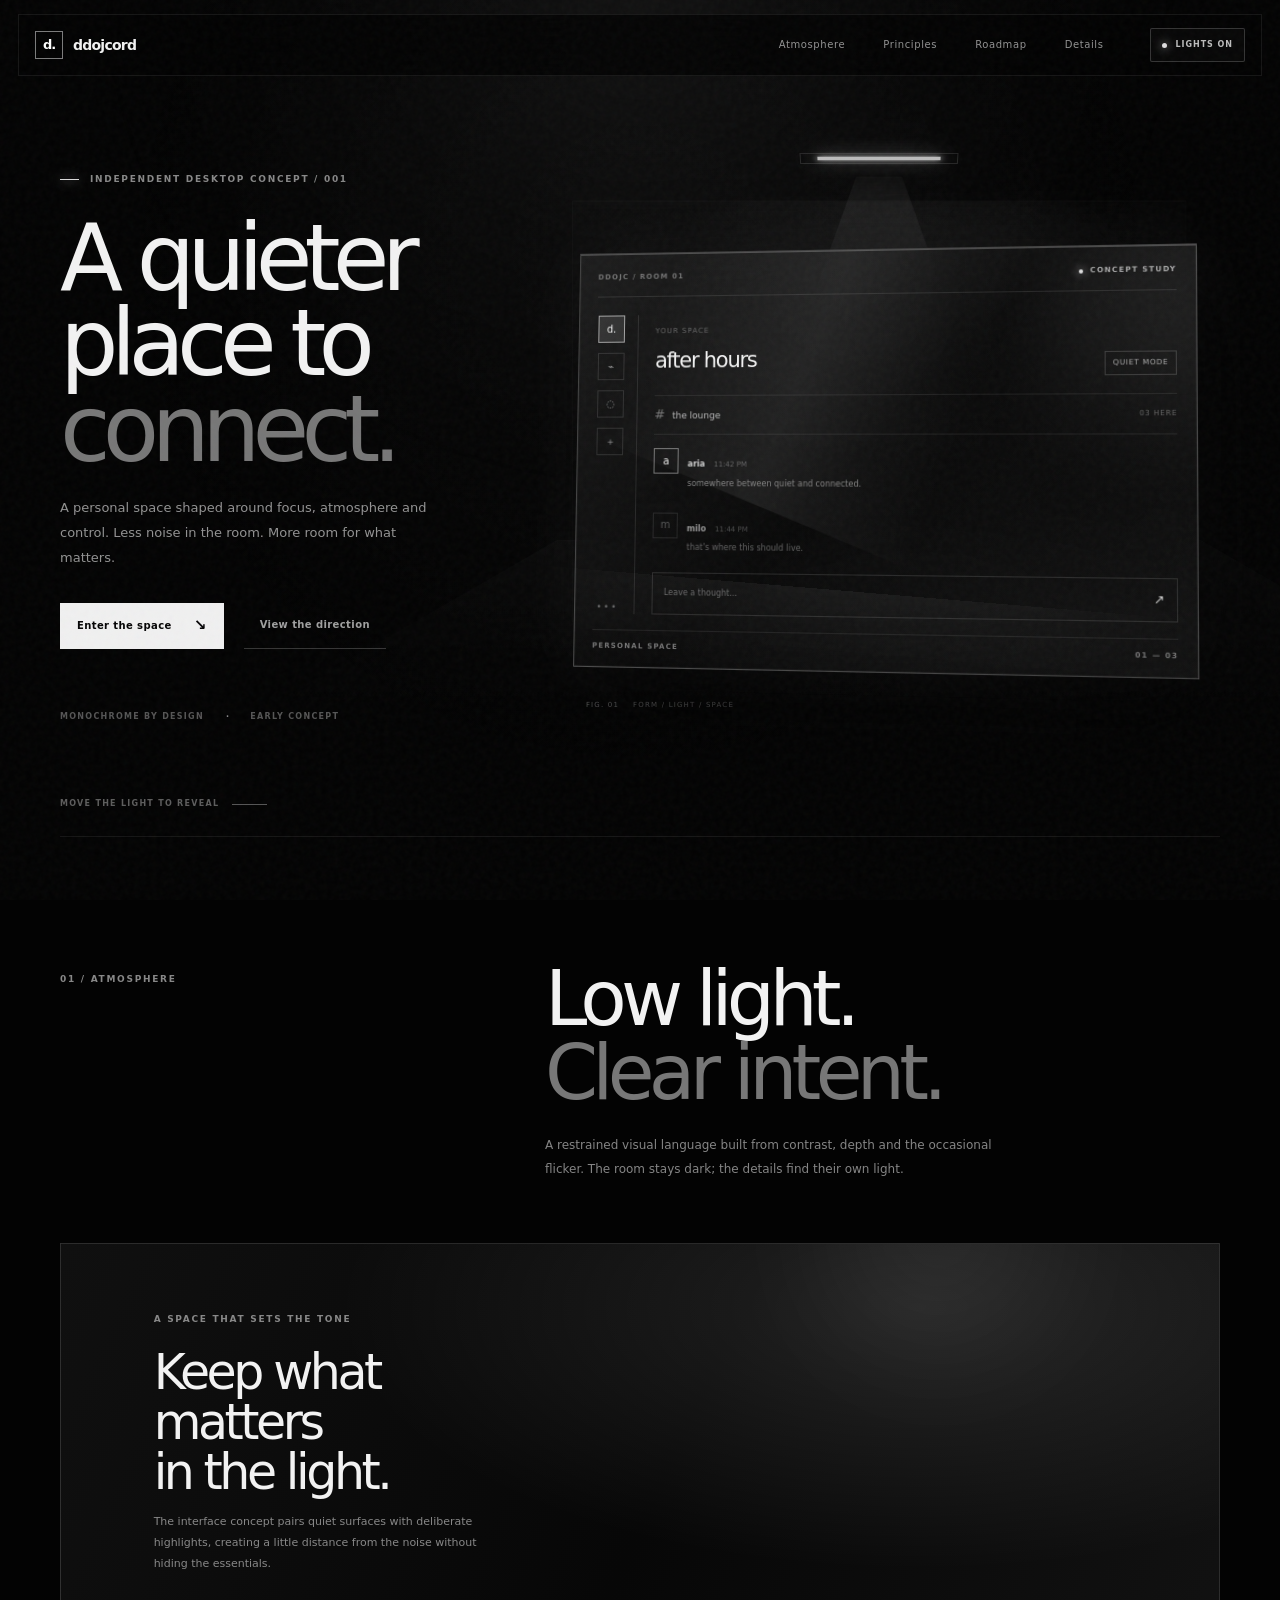
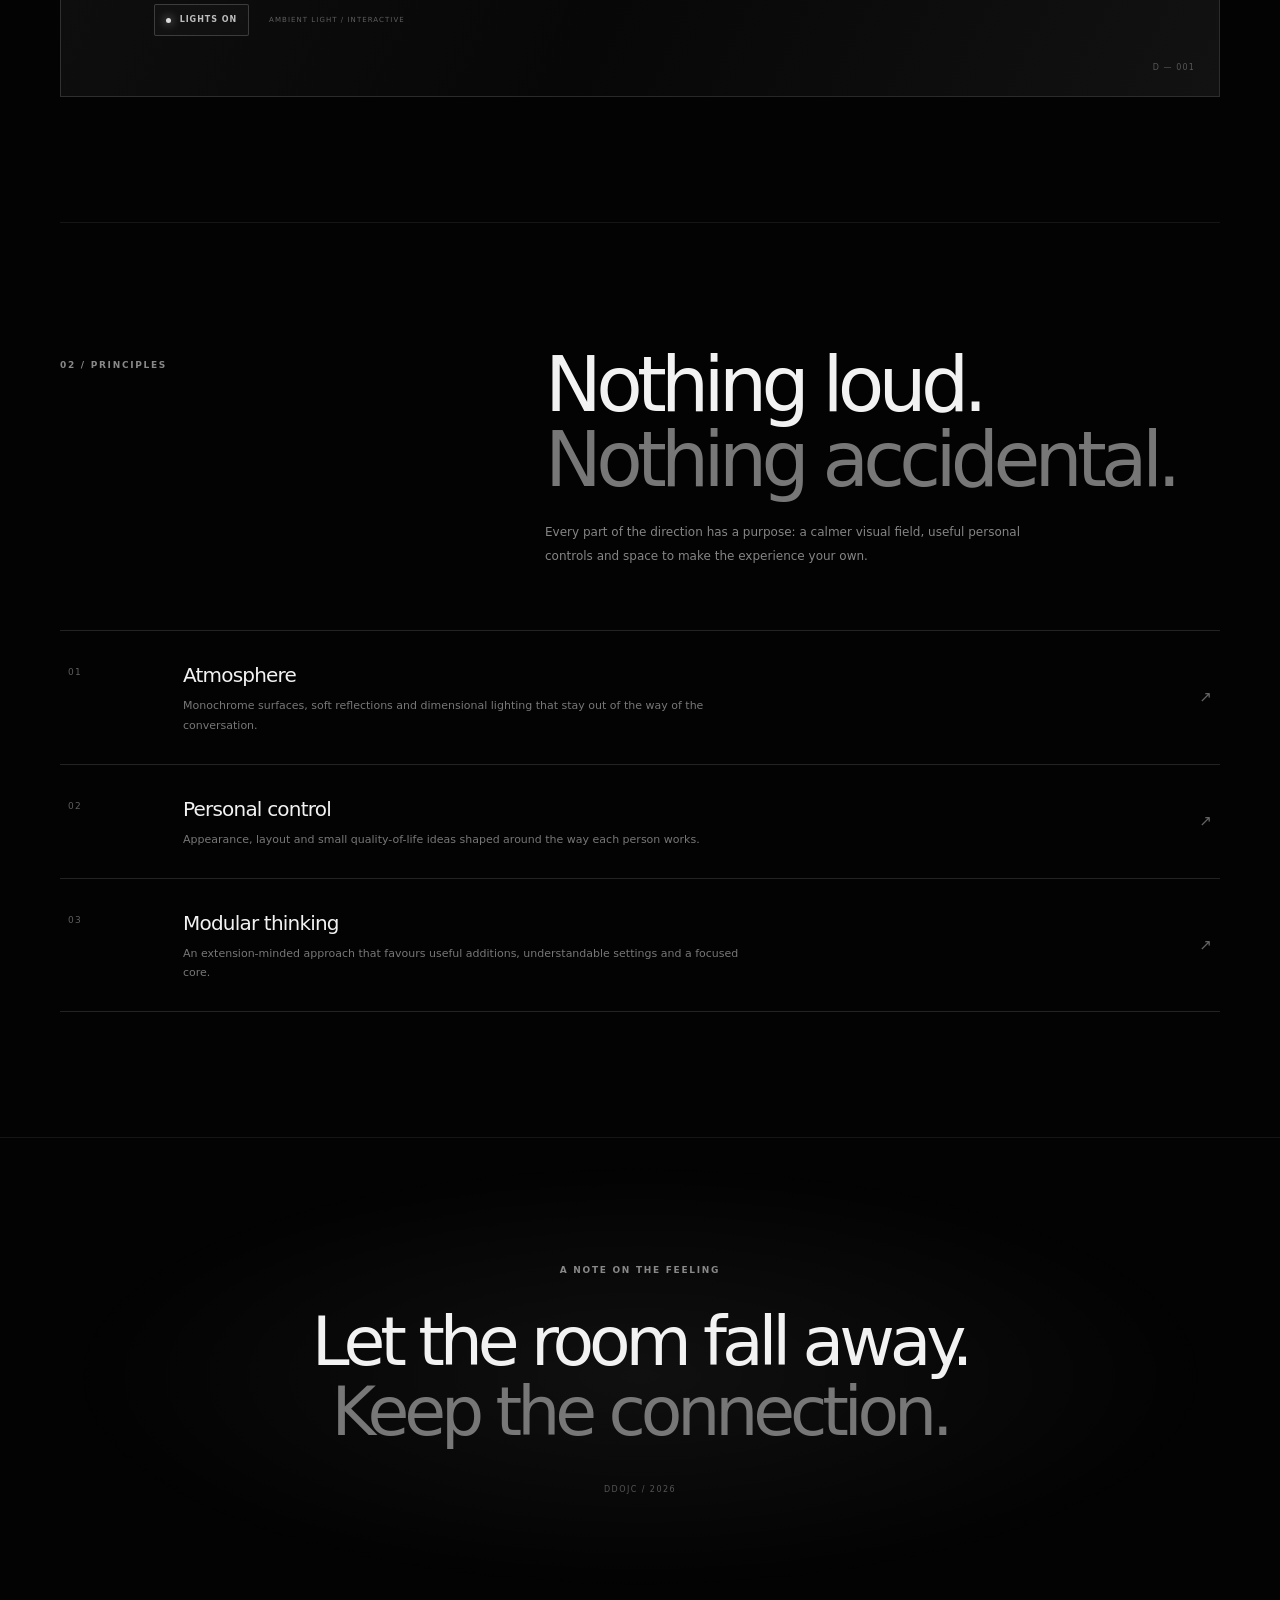
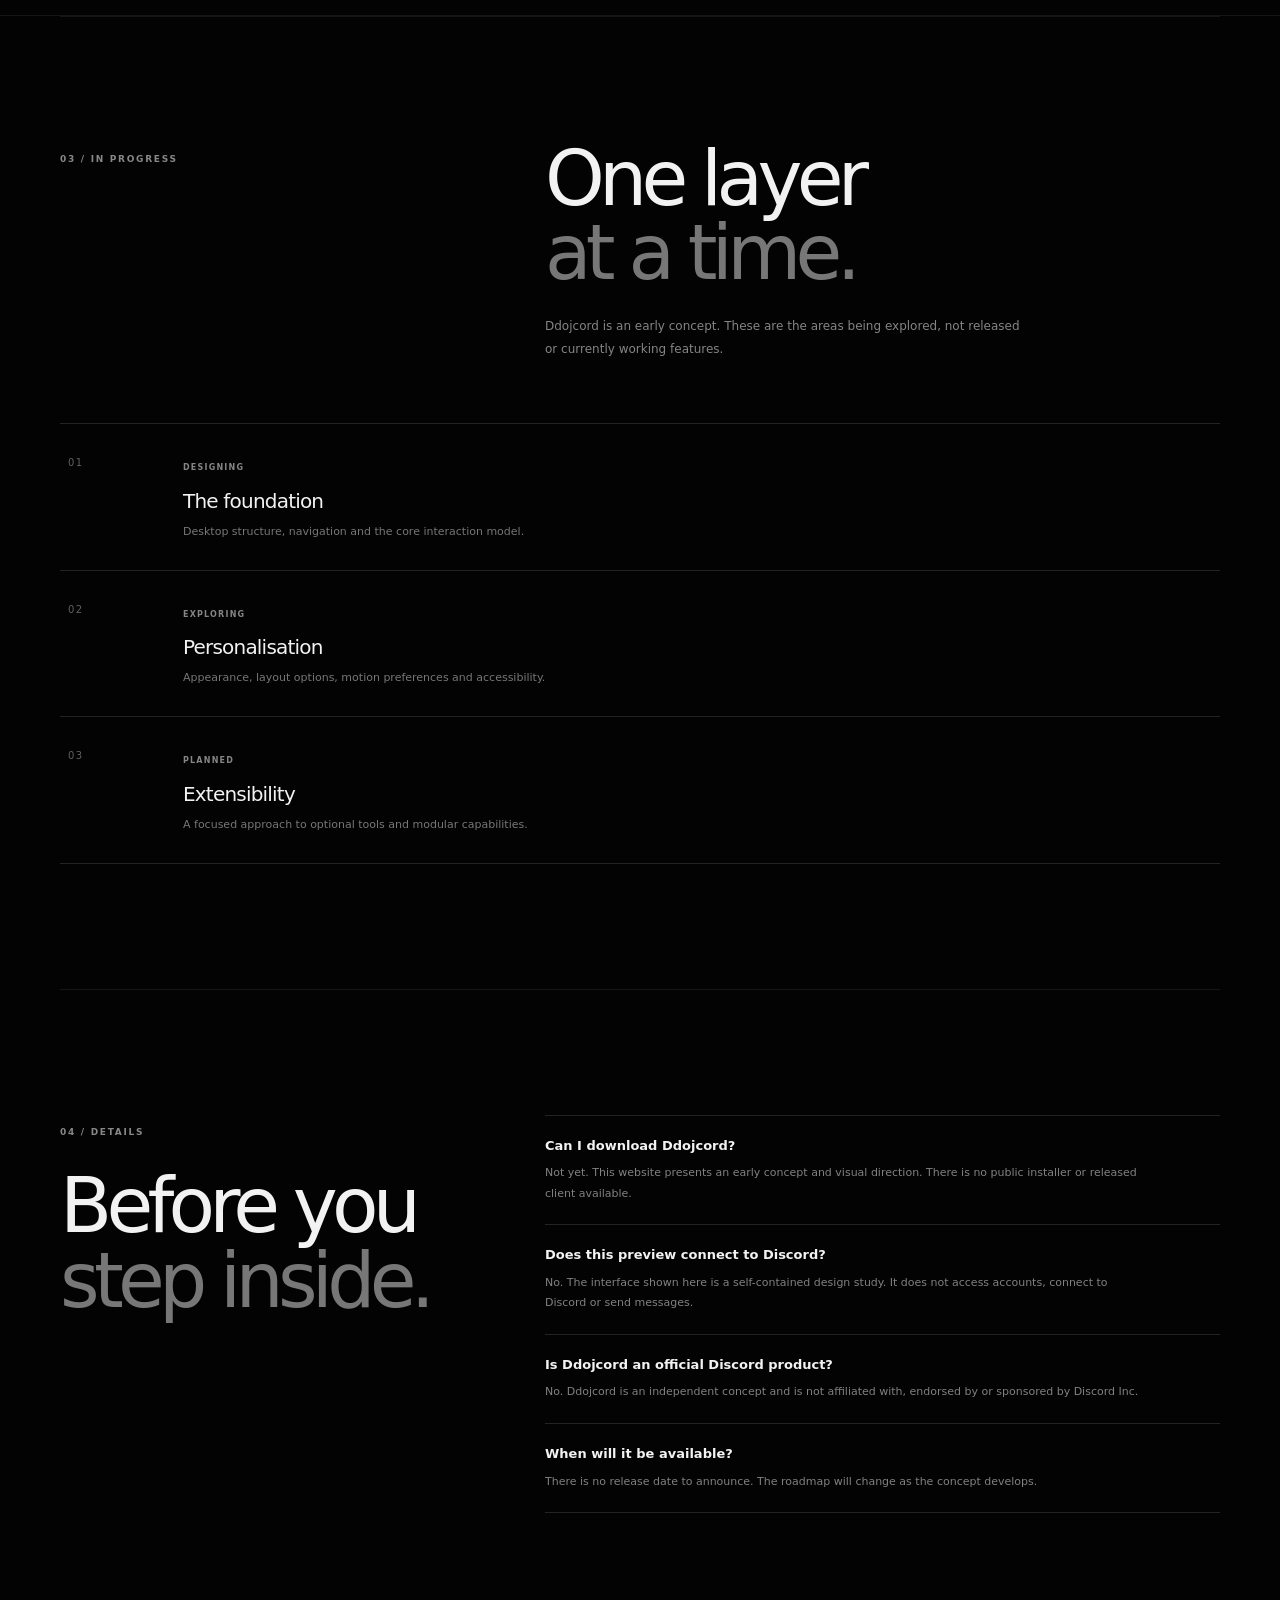
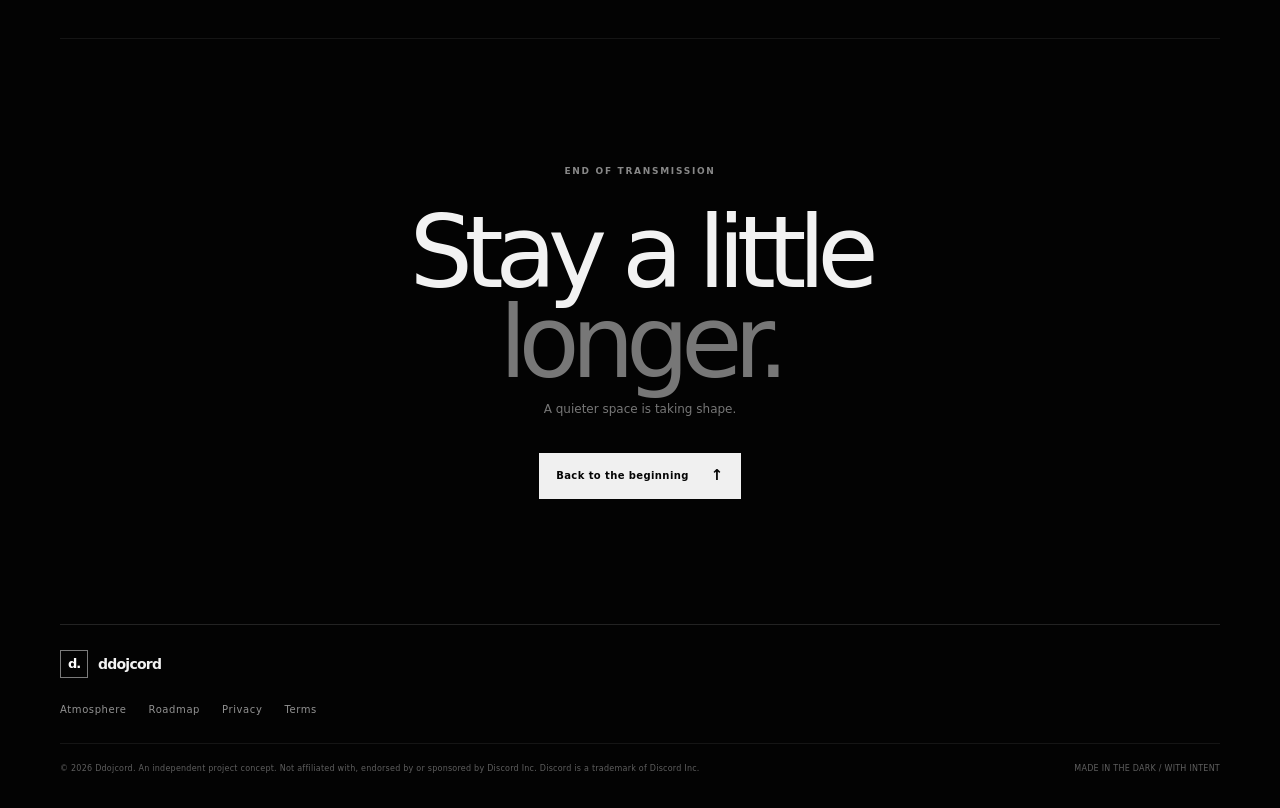
==== commit 278edc6e: "Add handwritten Caveat typography and flashlight hint" ====
--- a/index.html
+++ b/index.html
@@ -10,6 +10,9 @@
   <meta property="og:type" content="website">
   <link rel="canonical" href="https://seriesforge.online/">
   <link rel="icon" type="image/svg+xml" href="/favicon.svg">
+  <link rel="preconnect" href="https://fonts.googleapis.com">
+  <link rel="preconnect" href="https://fonts.gstatic.com" crossorigin>
+  <link href="https://fonts.googleapis.com/css2?family=Caveat:wght@400;500;600;700&display=swap" rel="stylesheet">
   <link rel="stylesheet" href="/assets/ddojcord.css">
   <title>Ddojcord — A quieter place to connect.</title>
 </head>
@@ -106,7 +109,7 @@
         </div>
         <div class="stage-caption"><span>FIG. 01</span><span>FORM / LIGHT / SPACE</span></div>
       </div>
-      <div class="scroll-cue"><span>SCROLL TO EXPLORE</span><i></i></div>
+      <div class="scroll-cue"><span>MOVE THE LIGHT TO REVEAL</span><i></i></div>
     </section>
 
     <section class="section wrap" id="experience">
--- a/assets/ddojcord.css
+++ b/assets/ddojcord.css
@@ -357,9 +357,7 @@
 .preview-composer { display: flex; justify-content: space-between; align-items: center; margin-top: 9px; padding: 10px 11px; border: 1px solid rgba(255,255,255,.12); color: #646464; font-size: 8px; }
 .preview-composer b { color: #cfcfcf; font-size: 12px; font-weight: 400; }
 .interface-bottom { padding-top: 10px; border-top: 1px solid rgba(255,255,255,.08); }
-.stage-caption, .stage-coordinate { position: absolute; z-index: 4; bottom: 2%; color: #606060; font-size: 7px; letter-spacing: .17em; }
-.stage-caption { left: 7%; display: flex; gap: 14px; }
-.stage-coordinate { right: 3%; }
+.stage-caption { position: absolute; z-index: 4; bottom: 2%; left: 7%; display: flex; gap: 14px; color: #606060; font-size: 7px; letter-spacing: .17em; }
 
 .scroll-cue { position: absolute; bottom: 25px; left: 0; display: flex; align-items: center; gap: 13px; color: #5d5d5d; font-size: 8px; font-weight: 700; letter-spacing: .16em; }
 .scroll-cue i { position: relative; display: block; width: 35px; height: 1px; background: #555; overflow: hidden; }
@@ -491,7 +489,6 @@
   .preview-message p { font-size: 7px; }
   .light-beam { width: 310px; height: 410px; }
   .stage-caption { left: 7%; bottom: 1%; }
-  .stage-coordinate { right: 6%; bottom: 1%; font-size: 6px; }
   .scroll-cue { bottom: 20px; }
   .section { padding: 85px 0; }
   .section-intro { display: block; margin-bottom: 36px; }
@@ -522,7 +519,6 @@
   .room-stage { min-height: 405px; }
   .interface-shell { min-height: 300px; }
   .interface-layout { min-height: 218px; }
-  .stage-coordinate { display: none; }
 }
 @media (prefers-reduced-motion: reduce) {
   *, *::before, *::after { scroll-behavior: auto !important; animation-duration: .01ms !important; animation-iteration-count: 1 !important; transition-duration: .01ms !important; }
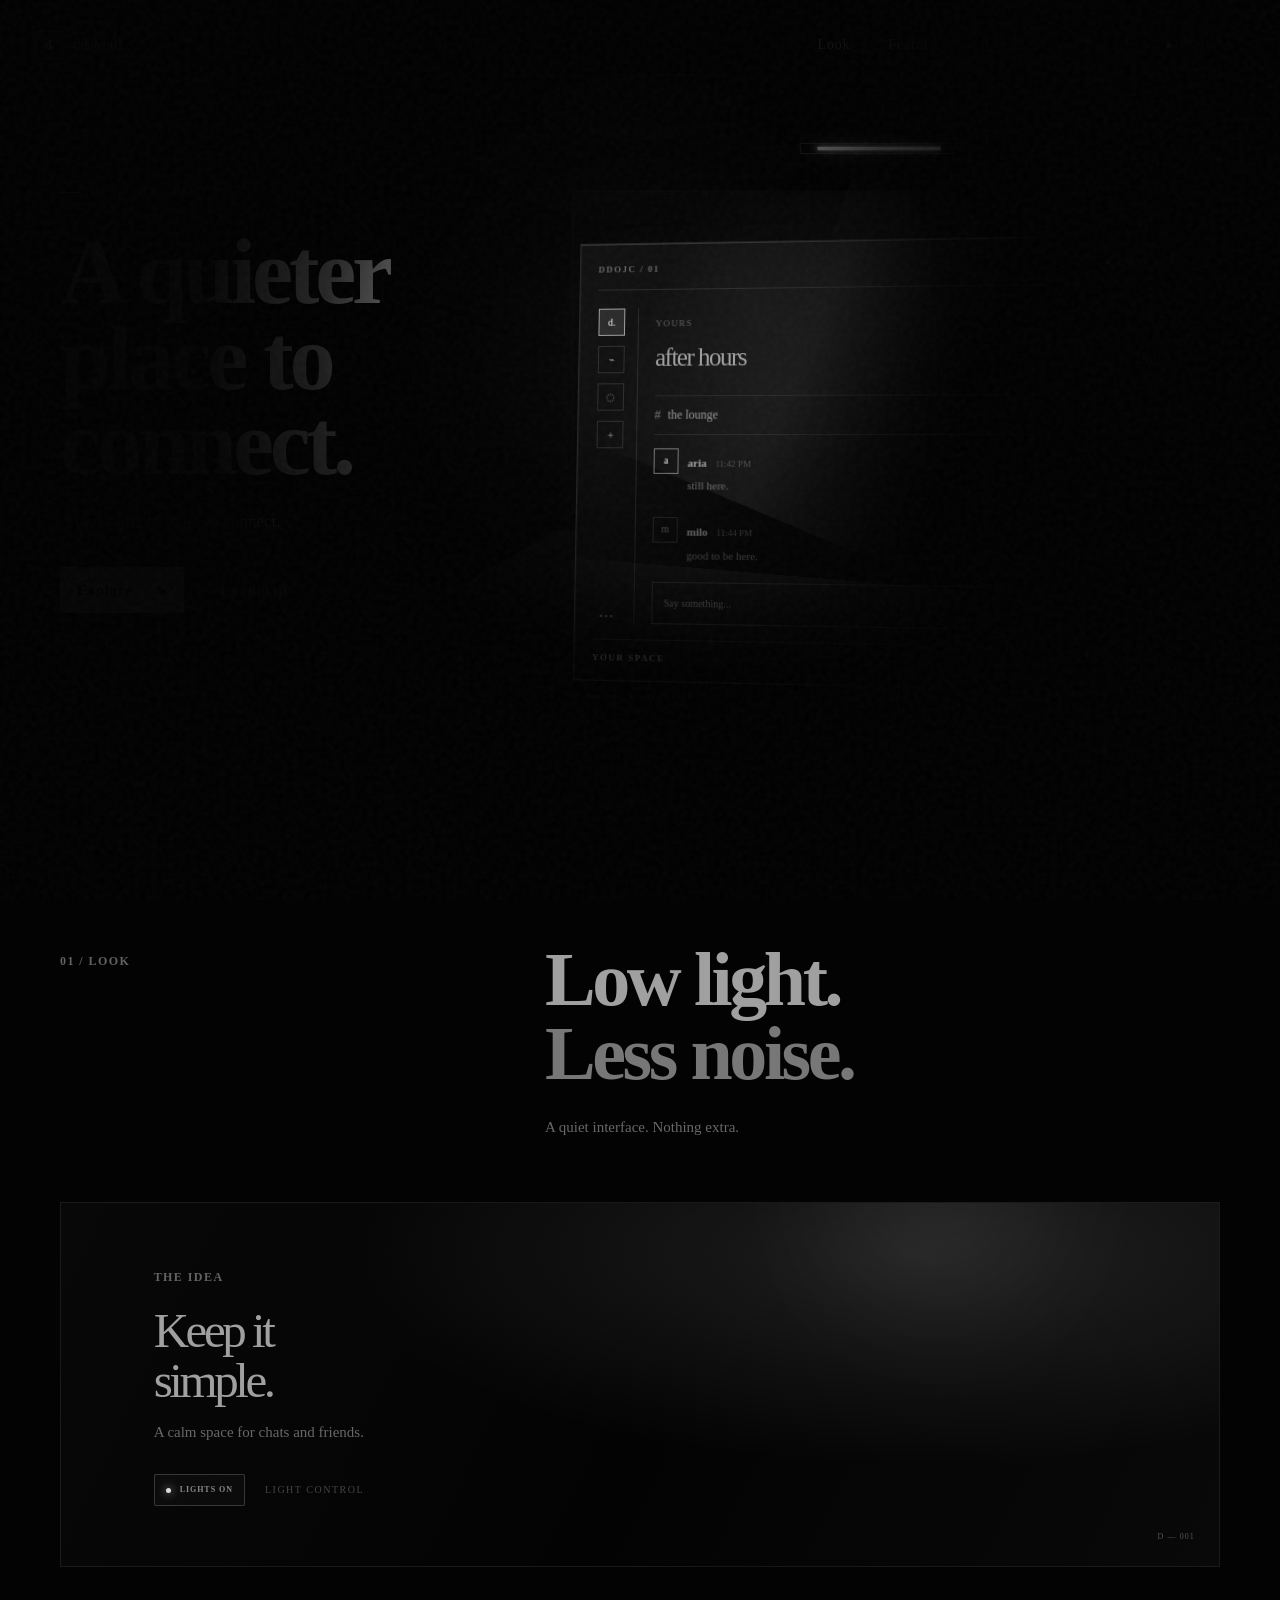
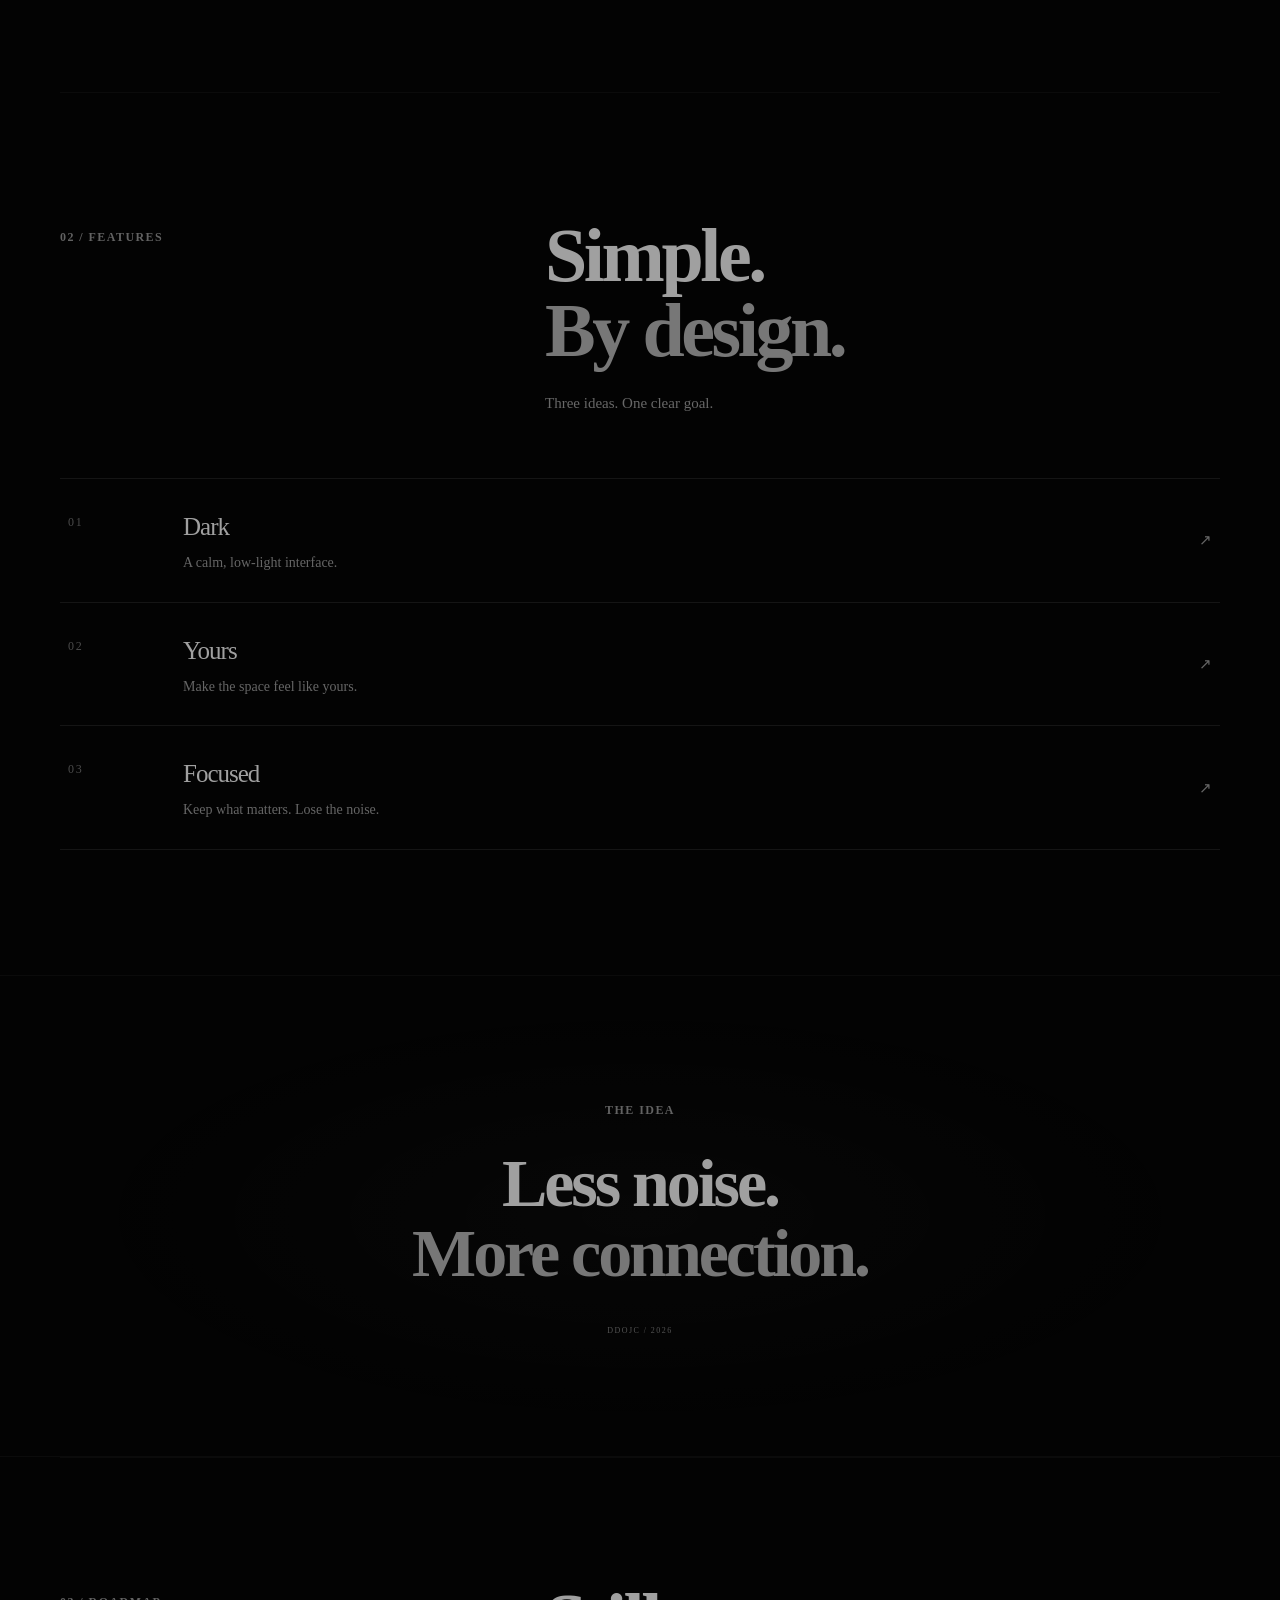
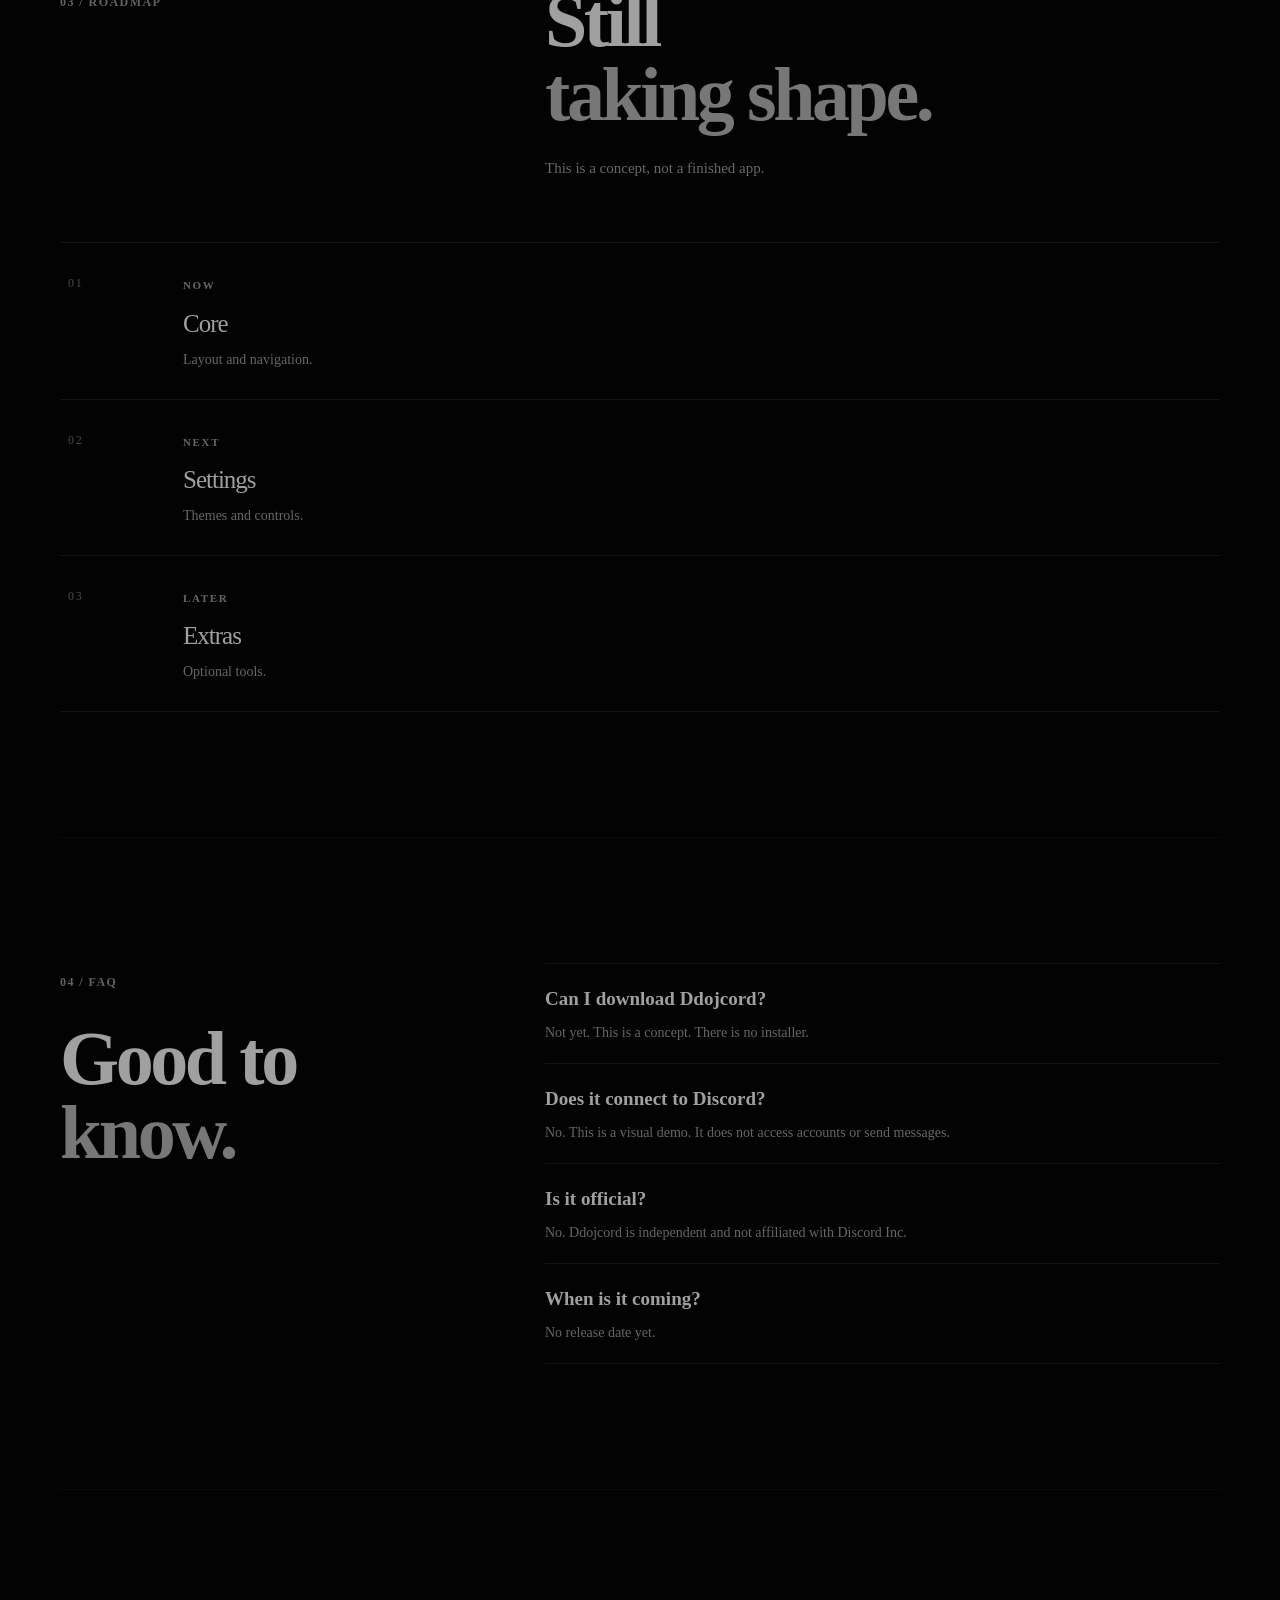
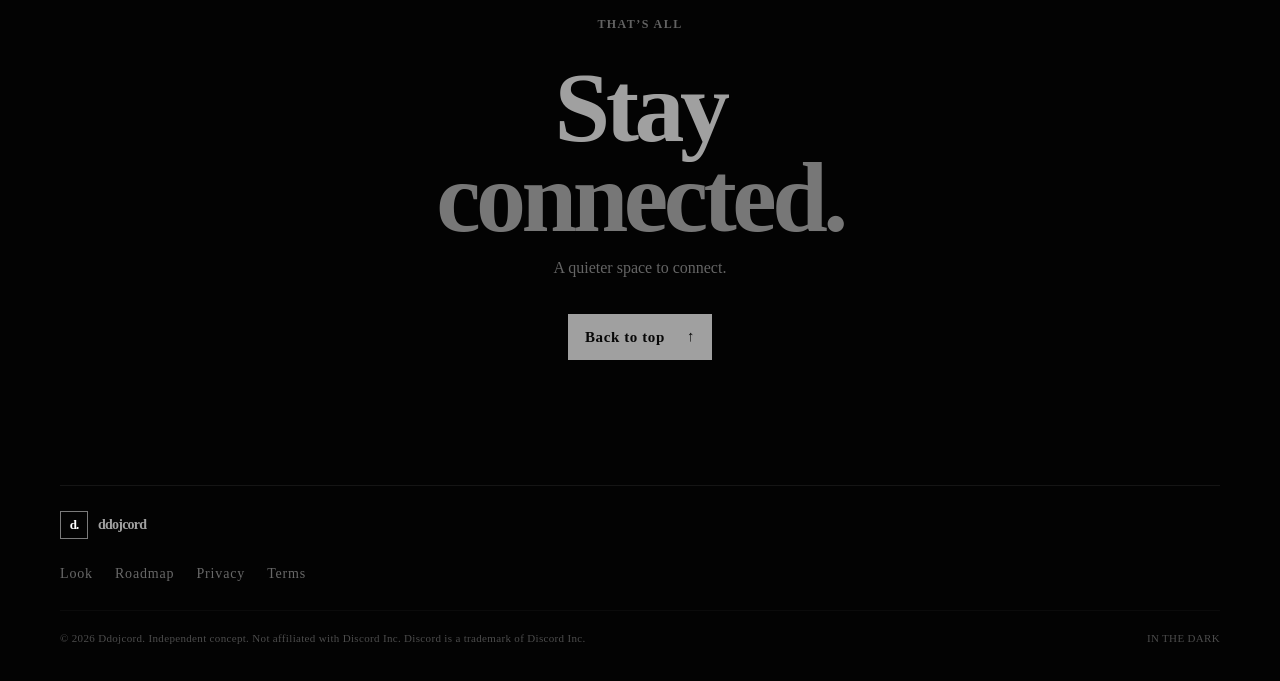
==== commit 3ea49f34: "Simplify homepage copy" ====
--- a/index.html
+++ b/index.html
@@ -4,9 +4,9 @@
   <meta charset="utf-8">
   <meta name="viewport" content="width=device-width, initial-scale=1">
   <meta name="theme-color" content="#030303">
-  <meta name="description" content="Ddojcord is an independent desktop client concept exploring a quieter, more personal way to connect.">
+  <meta name="description" content="A dark, simple space to connect. An independent desktop concept.">
   <meta property="og:title" content="Ddojcord — A quieter place to connect.">
-  <meta property="og:description" content="A personal space, after dark. Explore the Ddojcord concept.">
+  <meta property="og:description" content="A quiet desktop concept.">
   <meta property="og:type" content="website">
   <link rel="canonical" href="https://seriesforge.online/">
   <link rel="icon" type="image/svg+xml" href="/favicon.svg">
@@ -34,10 +34,10 @@
       <span>ddojcord</span>
     </a>
     <nav class="nav-links" aria-label="Main navigation">
-      <a href="#experience">Atmosphere</a>
-      <a href="#features">Principles</a>
+      <a href="#experience">Look</a>
+      <a href="#features">Features</a>
       <a href="#roadmap">Roadmap</a>
-      <a href="#faq">Details</a>
+      <a href="#faq">FAQ</a>
     </nav>
     <div class="header-actions">
       <button class="light-switch" type="button" data-light-switch aria-pressed="true">
@@ -53,15 +53,15 @@
   <main id="top">
     <section class="hero wrap">
       <div class="hero-copy">
-        <div class="eyebrow"><span></span> INDEPENDENT DESKTOP CONCEPT / 001</div>
-        <h1>A quieter<br>place to <em>connect.</em></h1>
-        <p>A personal space shaped around focus, atmosphere and control. Less noise in the room. More room for what matters.</p>
+        <div class="eyebrow"><span></span> DESKTOP CONCEPT</div>
+        <h1>A quieter<br><em>place to connect.</em></h1>
+        <p>A dark, simple space to connect.</p>
         <div class="hero-actions">
-          <a class="button-primary" href="#experience">Enter the space <span aria-hidden="true">↘</span></a>
-          <a class="button-quiet" href="#roadmap">View the direction</a>
+          <a class="button-primary" href="#experience">Explore <span aria-hidden="true">↘</span></a>
+          <a class="button-quiet" href="#roadmap">Roadmap</a>
         </div>
         <div class="hero-meta">
-          <span>MONOCHROME BY DESIGN</span>
+          <span>DARK BY DESIGN</span>
           <span>EARLY CONCEPT</span>
         </div>
       </div>
@@ -77,8 +77,8 @@
         <div class="interface-shell">
           <div class="interface-reflection"></div>
           <div class="interface-top">
-            <span>DDOJC / ROOM 01</span>
-            <span class="interface-state"><i></i> CONCEPT STUDY</span>
+            <span>DDOJC / 01</span>
+            <span class="interface-state"><i></i> CONCEPT</span>
           </div>
           <div class="interface-layout">
             <aside class="interface-rail" aria-hidden="true">
@@ -90,46 +90,46 @@
             </aside>
             <div class="interface-main">
               <div class="interface-heading">
-                <div><small>YOUR SPACE</small><h2>after hours</h2></div>
-                <span class="quiet-tag">QUIET MODE</span>
+                <div><small>YOURS</small><h2>after hours</h2></div>
+                <span class="quiet-tag">DARK MODE</span>
               </div>
               <div class="channel-line"><span>#</span> the lounge <i>03 HERE</i></div>
               <div class="preview-message">
                 <span class="avatar">a</span>
-                <div><strong>aria <time>11:42 PM</time></strong><p>somewhere between quiet and connected.</p></div>
+                <div><strong>aria <time>11:42 PM</time></strong><p>still here.</p></div>
               </div>
               <div class="preview-message second">
                 <span class="avatar muted">m</span>
-                <div><strong>milo <time>11:44 PM</time></strong><p>that's where this should live.</p></div>
+                <div><strong>milo <time>11:44 PM</time></strong><p>good to be here.</p></div>
               </div>
-              <div class="preview-composer"><span>Leave a thought...</span><b>↗</b></div>
+              <div class="preview-composer"><span>Say something...</span><b>↗</b></div>
             </div>
           </div>
-          <div class="interface-bottom"><span>PERSONAL SPACE</span><span>01 — 03</span></div>
-        </div>
-        <div class="stage-caption"><span>FIG. 01</span><span>FORM / LIGHT / SPACE</span></div>
-      </div>
-      <div class="scroll-cue"><span>MOVE THE LIGHT TO REVEAL</span><i></i></div>
+          <div class="interface-bottom"><span>YOUR SPACE</span><span>01 — 03</span></div>
+        </div>
+        <div class="stage-caption"><span>FIG. 01</span><span>LIGHT / SPACE</span></div>
+      </div>
+      <div class="scroll-cue"><span>MOVE TO REVEAL</span><i></i></div>
     </section>
 
     <section class="section wrap" id="experience">
       <div class="section-intro reveal">
-        <span class="section-kicker">01 / ATMOSPHERE</span>
-        <h2>Low light.<br><em>Clear intent.</em></h2>
-        <p>A restrained visual language built from contrast, depth and the occasional flicker. The room stays dark; the details find their own light.</p>
+        <span class="section-kicker">01 / LOOK</span>
+        <h2>Low light.<br><em>Less noise.</em></h2>
+        <p>A quiet interface. Nothing extra.</p>
       </div>
       <div class="atmosphere-panel reveal">
         <div class="panel-light" aria-hidden="true"><i></i><b></b></div>
         <div class="panel-content">
-          <span class="mini-label">A SPACE THAT SETS THE TONE</span>
-          <h3>Keep what matters<br>in the light.</h3>
-          <p>The interface concept pairs quiet surfaces with deliberate highlights, creating a little distance from the noise without hiding the essentials.</p>
+          <span class="mini-label">THE IDEA</span>
+          <h3>Keep it<br>simple.</h3>
+          <p>A calm space for chats and friends.</p>
           <div class="panel-bottom">
             <button class="light-switch panel-switch" type="button" data-light-switch aria-pressed="true">
               <span class="switch-dot" aria-hidden="true"></span>
               <span data-light-label>LIGHTS ON</span>
             </button>
-            <span class="panel-note">AMBIENT LIGHT / INTERACTIVE</span>
+            <span class="panel-note">LIGHT CONTROL</span>
           </div>
         </div>
         <div class="panel-index">D — 001</div>
@@ -138,24 +138,24 @@
 
     <section class="section wrap" id="features">
       <div class="section-intro reveal">
-        <span class="section-kicker">02 / PRINCIPLES</span>
-        <h2>Nothing loud.<br><em>Nothing accidental.</em></h2>
-        <p>Every part of the direction has a purpose: a calmer visual field, useful personal controls and space to make the experience your own.</p>
+        <span class="section-kicker">02 / FEATURES</span>
+        <h2>Simple.<br><em>By design.</em></h2>
+        <p>Three ideas. One clear goal.</p>
       </div>
       <div class="principle-list">
         <article class="principle reveal">
           <span class="principle-number">01</span>
-          <div><h3>Atmosphere</h3><p>Monochrome surfaces, soft reflections and dimensional lighting that stay out of the way of the conversation.</p></div>
+          <div><h3>Dark</h3><p>A calm, low-light interface.</p></div>
           <span class="principle-mark">↗</span>
         </article>
         <article class="principle reveal">
           <span class="principle-number">02</span>
-          <div><h3>Personal control</h3><p>Appearance, layout and small quality-of-life ideas shaped around the way each person works.</p></div>
+          <div><h3>Yours</h3><p>Make the space feel like yours.</p></div>
           <span class="principle-mark">↗</span>
         </article>
         <article class="principle reveal">
           <span class="principle-number">03</span>
-          <div><h3>Modular thinking</h3><p>An extension-minded approach that favours useful additions, understandable settings and a focused core.</p></div>
+          <div><h3>Focused</h3><p>Keep what matters. Lose the noise.</p></div>
           <span class="principle-mark">↗</span>
         </article>
       </div>
@@ -163,73 +163,73 @@
 
     <section class="interlude">
       <div class="interlude-inner wrap reveal">
-        <span class="section-kicker">A NOTE ON THE FEELING</span>
-        <p>Let the room fall away.<br><em>Keep the connection.</em></p>
+        <span class="section-kicker">THE IDEA</span>
+        <p>Less noise.<br><em>More connection.</em></p>
         <span class="interlude-index">DDOJC / 2026</span>
       </div>
     </section>
 
     <section class="section wrap" id="roadmap">
       <div class="section-intro reveal">
-        <span class="section-kicker">03 / IN PROGRESS</span>
-        <h2>One layer<br><em>at a time.</em></h2>
-        <p>Ddojcord is an early concept. These are the areas being explored, not released or currently working features.</p>
+        <span class="section-kicker">03 / ROADMAP</span>
+        <h2>Still<br><em>taking shape.</em></h2>
+        <p>This is a concept, not a finished app.</p>
       </div>
       <div class="roadmap-list">
         <article class="roadmap-row reveal">
           <span class="roadmap-index">01</span>
-          <div><span class="roadmap-status">DESIGNING</span><h3>The foundation</h3><p>Desktop structure, navigation and the core interaction model.</p></div>
+          <div><span class="roadmap-status">NOW</span><h3>Core</h3><p>Layout and navigation.</p></div>
         </article>
         <article class="roadmap-row reveal">
           <span class="roadmap-index">02</span>
-          <div><span class="roadmap-status">EXPLORING</span><h3>Personalisation</h3><p>Appearance, layout options, motion preferences and accessibility.</p></div>
+          <div><span class="roadmap-status">NEXT</span><h3>Settings</h3><p>Themes and controls.</p></div>
         </article>
         <article class="roadmap-row reveal">
           <span class="roadmap-index">03</span>
-          <div><span class="roadmap-status">PLANNED</span><h3>Extensibility</h3><p>A focused approach to optional tools and modular capabilities.</p></div>
+          <div><span class="roadmap-status">LATER</span><h3>Extras</h3><p>Optional tools.</p></div>
         </article>
       </div>
     </section>
 
     <section class="section wrap faq-section" id="faq">
       <div class="section-intro reveal">
-        <span class="section-kicker">04 / DETAILS</span>
-        <h2>Before you<br><em>step inside.</em></h2>
+        <span class="section-kicker">04 / FAQ</span>
+        <h2>Good to<br><em>know.</em></h2>
       </div>
       <div class="faq-list reveal">
         <article class="faq-item">
           <h3>Can I download Ddojcord?</h3>
-          <p>Not yet. This website presents an early concept and visual direction. There is no public installer or released client available.</p>
-        </article>
-        <article class="faq-item">
-          <h3>Does this preview connect to Discord?</h3>
-          <p>No. The interface shown here is a self-contained design study. It does not access accounts, connect to Discord or send messages.</p>
-        </article>
-        <article class="faq-item">
-          <h3>Is Ddojcord an official Discord product?</h3>
-          <p>No. Ddojcord is an independent concept and is not affiliated with, endorsed by or sponsored by Discord Inc.</p>
-        </article>
-        <article class="faq-item">
-          <h3>When will it be available?</h3>
-          <p>There is no release date to announce. The roadmap will change as the concept develops.</p>
+          <p>Not yet. This is a concept. There is no installer.</p>
+        </article>
+        <article class="faq-item">
+          <h3>Does it connect to Discord?</h3>
+          <p>No. This is a visual demo. It does not access accounts or send messages.</p>
+        </article>
+        <article class="faq-item">
+          <h3>Is it official?</h3>
+          <p>No. Ddojcord is independent and not affiliated with Discord Inc.</p>
+        </article>
+        <article class="faq-item">
+          <h3>When is it coming?</h3>
+          <p>No release date yet.</p>
         </article>
       </div>
     </section>
 
     <section class="closing wrap reveal">
-      <span class="section-kicker">END OF TRANSMISSION</span>
-      <h2>Stay a little<br><em>longer.</em></h2>
-      <p>A quieter space is taking shape.</p>
-      <a class="button-primary" href="#top">Back to the beginning <span aria-hidden="true">↑</span></a>
+      <span class="section-kicker">THAT’S ALL</span>
+      <h2>Stay<br><em>connected.</em></h2>
+      <p>A quieter space to connect.</p>
+      <a class="button-primary" href="#top">Back to top <span aria-hidden="true">↑</span></a>
     </section>
   </main>
 
   <footer class="site-footer wrap">
     <a class="brand" href="#top"><span class="brand-mark" aria-hidden="true">d.</span><span>ddojcord</span></a>
-    <div class="footer-links"><a href="#experience">Atmosphere</a><a href="#roadmap">Roadmap</a><a href="/privacy/">Privacy</a><a href="/terms/">Terms</a></div>
+    <div class="footer-links"><a href="#experience">Look</a><a href="#roadmap">Roadmap</a><a href="/privacy/">Privacy</a><a href="/terms/">Terms</a></div>
     <div class="footer-bottom">
-      <p>© <span data-year>2026</span> Ddojcord. An independent project concept. Not affiliated with, endorsed by or sponsored by Discord Inc. Discord is a trademark of Discord Inc.</p>
-      <span>MADE IN THE DARK / WITH INTENT</span>
+      <p>© <span data-year>2026</span> Ddojcord. Independent concept. Not affiliated with Discord Inc. Discord is a trademark of Discord Inc.</p>
+      <span>IN THE DARK</span>
     </div>
   </footer>
 
--- a/assets/ddojcord.css
+++ b/assets/ddojcord.css
@@ -523,4 +523,105 @@
 @media (prefers-reduced-motion: reduce) {
   *, *::before, *::after { scroll-behavior: auto !important; animation-duration: .01ms !important; animation-iteration-count: 1 !important; transition-duration: .01ms !important; }
   .reveal { opacity: 1; transform: none; }
-}+}
+
+/* Handwritten type and flashlight-in-the-dark treatment */
+:root {
+  --white: #b8b8b8;
+  --silver: #707070;
+  --muted: #454545;
+  --dim: #303030;
+  --line: rgba(255,255,255,.075);
+  --line-soft: rgba(255,255,255,.035);
+  --flash-x: 50vw;
+  --flash-y: 40vh;
+}
+body {
+  color: #a0a0a0;
+  font-family: "Caveat", "Segoe Print", "Bradley Hand", cursive;
+}
+body::before {
+  background: radial-gradient(ellipse at var(--flash-x) var(--flash-y), rgba(255,255,255,.035), transparent 32rem);
+  opacity: .24;
+}
+body::after {
+  position: fixed;
+  inset: 0;
+  z-index: 35;
+  content: "";
+  pointer-events: none;
+  background: radial-gradient(
+    circle 440px at var(--flash-x) var(--flash-y),
+    rgba(255,255,255,.025) 0,
+    rgba(255,255,255,.008) 115px,
+    rgba(0,0,0,.18) 185px,
+    rgba(0,0,0,.76) 320px,
+    rgba(0,0,0,.97) 440px
+  );
+  transition: background .09s linear;
+}
+body.lights-off::before { opacity: .06; }
+body.touch-device::after {
+  background: radial-gradient(
+    circle 540px at var(--flash-x) var(--flash-y),
+    rgba(255,255,255,.025) 0,
+    rgba(255,255,255,.008) 170px,
+    rgba(0,0,0,.16) 265px,
+    rgba(0,0,0,.72) 405px,
+    rgba(0,0,0,.96) 540px
+  );
+}
+.site-header { z-index: 30; }
+.hero h1, .section-intro h2, .interlude p, .closing h2,
+.panel-content h3, .principle h3, .roadmap-row h3, .faq-item h3,
+.interface-heading h2, .brand, .button-primary, .button-quiet {
+  font-family: "Caveat", "Segoe Print", "Bradley Hand", cursive;
+}
+.hero h1 { font-weight: 600; letter-spacing: -.045em; }
+.section-intro h2, .closing h2, .interlude p { font-weight: 600; letter-spacing: -.045em; }
+.hero-copy > p { color: #777; font-size: 17px; line-height: 1.55; }
+.eyebrow, .section-kicker, .mini-label { color: #626262; font-size: 12px; letter-spacing: .12em; }
+.nav-links a, .footer-links a { color: #686868; font-size: 14px; }
+.nav-links a:hover, .footer-links a:hover { color: #bdbdbd; }
+.hero-actions .button-primary, .hero-actions .button-quiet, .closing .button-primary { font-size: 15px; }
+.hero-meta { color: #424242; font-size: 10px; }
+.section-intro > p { color: #686868; font-size: 15px; line-height: 1.65; }
+.panel-content > p { color: #686868; font-size: 15px; line-height: 1.6; }
+.panel-note { color: #454545; font-size: 10px; }
+.principle h3, .roadmap-row h3 { font-size: 25px; }
+.principle p, .roadmap-row p, .faq-item p { color: #666; font-size: 14px; line-height: 1.55; }
+.principle-number, .roadmap-index { color: #4b4b4b; font-size: 12px; }
+.roadmap-status { color: #666; font-size: 11px; }
+.faq-item h3 { font-size: 19px; }
+.closing > p { color: #656565; font-size: 16px; }
+.footer-bottom { color: #4c4c4c; font-size: 11px; }
+.interface-top, .interface-bottom { color: #656565; font-size: 9px; }
+.interface-heading small { color: #606060; font-size: 9px; }
+.interface-heading h2 { font-size: 25px; }
+.quiet-tag { color: #888; font-size: 9px; }
+.channel-line { color: #999; font-size: 12px; }
+.preview-message strong { color: #a7a7a7; font-size: 11px; }
+.preview-message p { color: #747474; font-size: 11px; }
+.preview-message time, .channel-line i { color: #555; font-size: 9px; }
+.preview-composer { color: #666; font-size: 10px; }
+.light-switch { color: #898989; }
+.button-primary { border-color: #a0a0a0; color: #080808; background: #a0a0a0; }
+.button-primary:hover { color: #bdbdbd; border-color: #bdbdbd; }
+.button-quiet { color: #777; }
+.room-glow { opacity: .18; }
+.light-beam { opacity: .22; }
+.interface-shell {
+  border-color: rgba(255,255,255,.12);
+  background: linear-gradient(135deg, rgba(25,25,25,.52), rgba(5,5,5,.93) 48%, rgba(12,12,12,.64));
+  box-shadow: 22px 35px 90px rgba(0,0,0,.94), 0 0 70px rgba(255,255,255,.025), inset 0 1px rgba(255,255,255,.12);
+}
+.atmosphere-panel { border-color: rgba(255,255,255,.08); background: linear-gradient(115deg, #080808 0%, #030303 52%, #090909 100%); }
+.interlude { background: radial-gradient(ellipse at 50% 50%, rgba(255,255,255,.018), transparent 64%); }
+@media (max-width: 700px) {
+  .hero-copy > p { font-size: 16px; }
+  .section-intro > p, .panel-content > p { font-size: 14px; }
+  .principle p, .roadmap-row p, .faq-item p { font-size: 13px; }
+}
+@media (prefers-reduced-motion: reduce) {
+  body::after { transition: none; }
+}
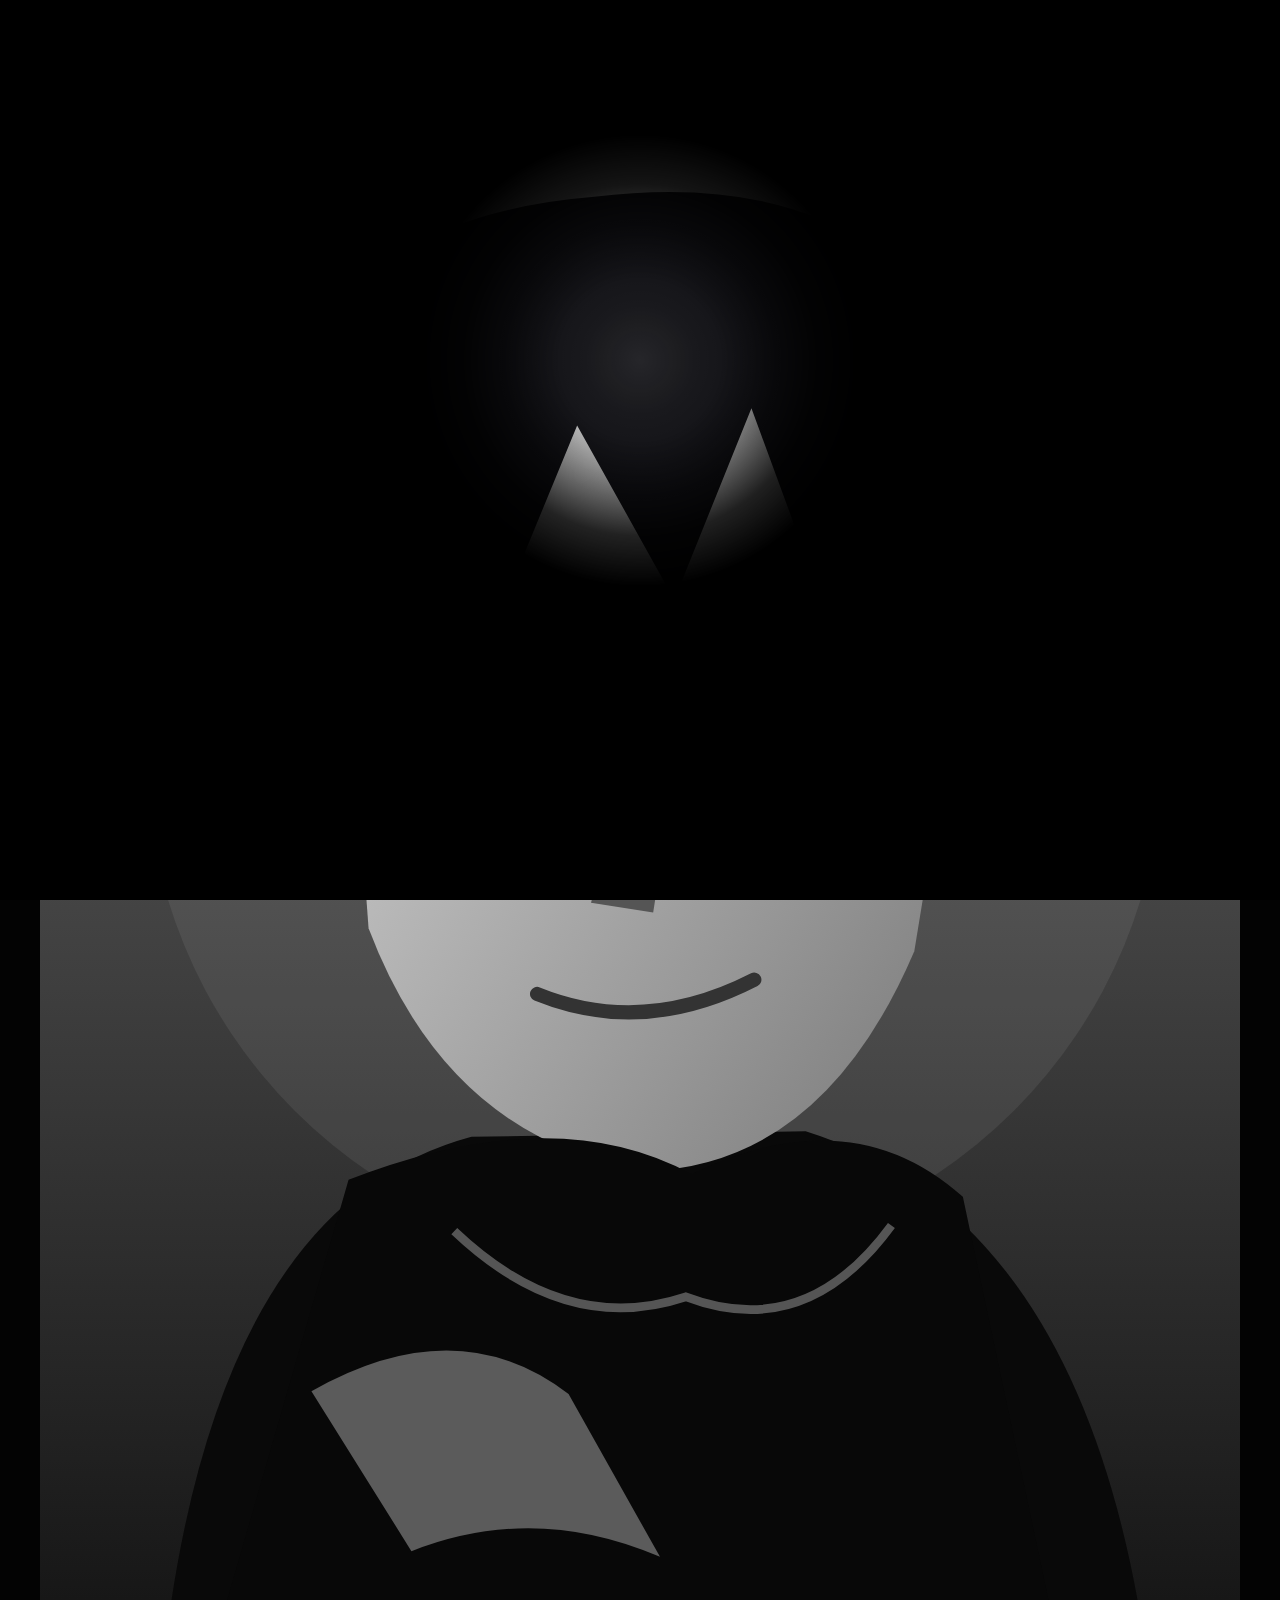
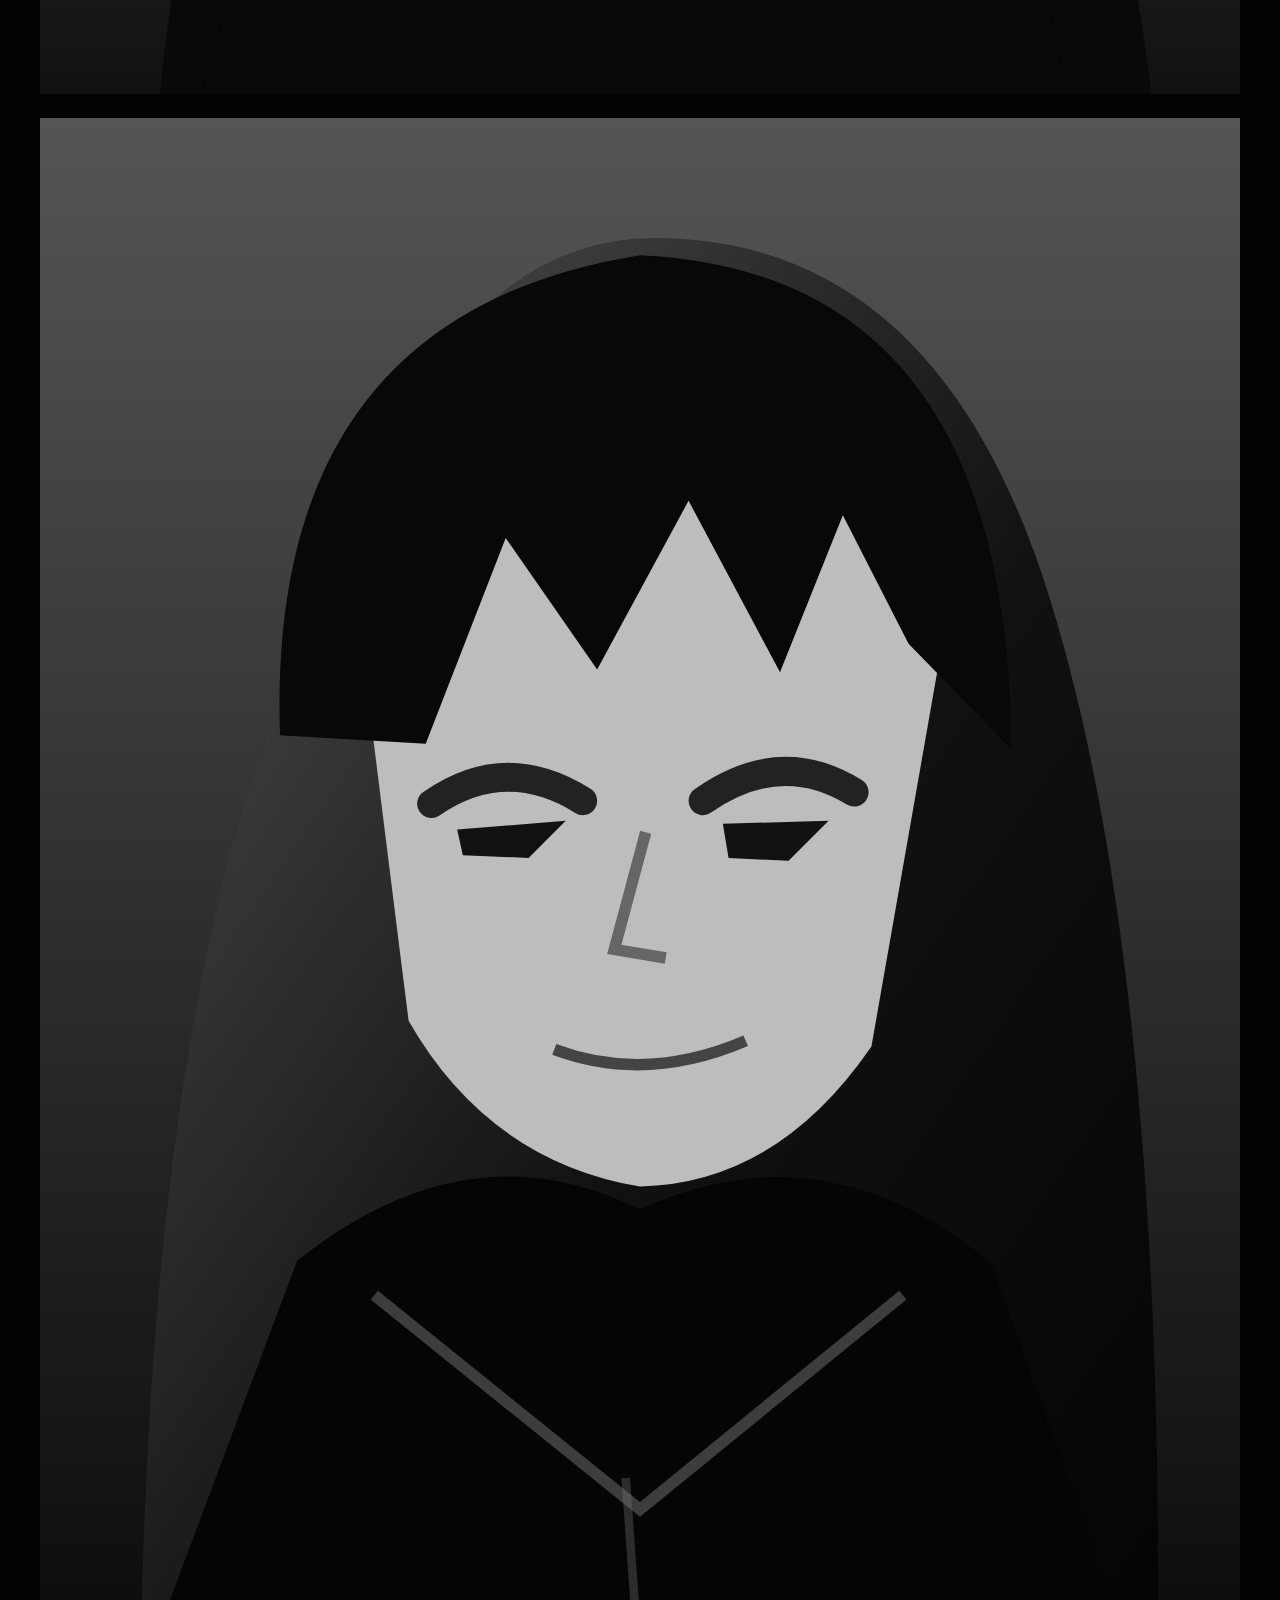
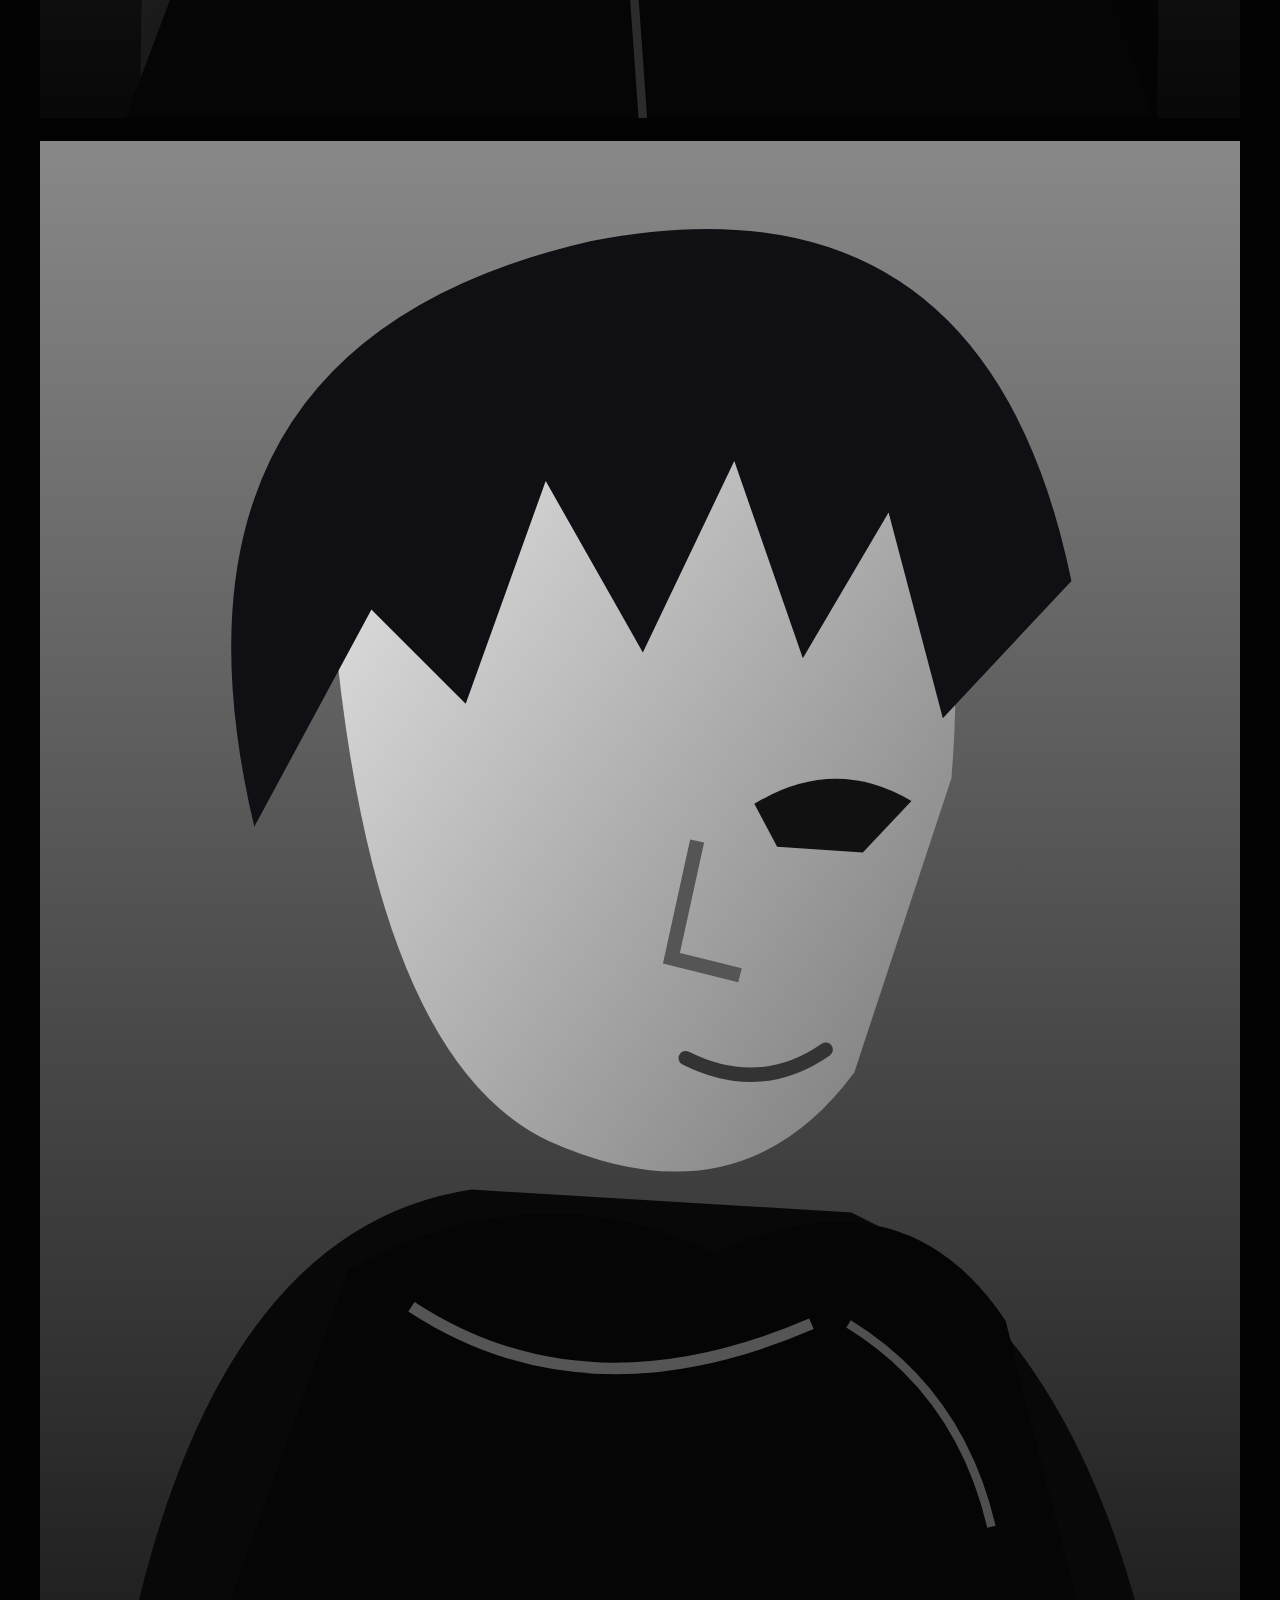
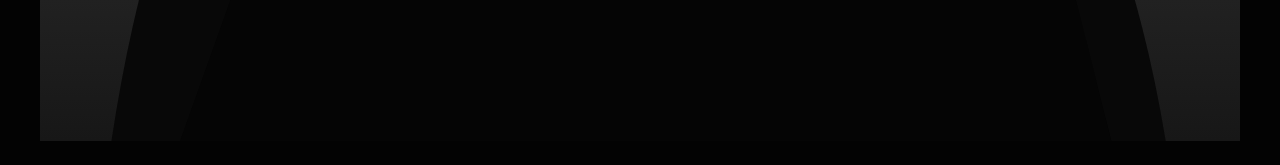
==== commit a290738a: "Simplify homepage to Ddojcord and monochrome art" ====
--- a/index.html
+++ b/index.html
@@ -4,235 +4,70 @@
   <meta charset="utf-8">
   <meta name="viewport" content="width=device-width, initial-scale=1">
   <meta name="theme-color" content="#030303">
-  <meta name="description" content="A dark, simple space to connect. An independent desktop concept.">
-  <meta property="og:title" content="Ddojcord — A quieter place to connect.">
-  <meta property="og:description" content="A quiet desktop concept.">
-  <meta property="og:type" content="website">
+  <meta name="description" content="Ddojcord.">
   <link rel="canonical" href="https://seriesforge.online/">
   <link rel="icon" type="image/svg+xml" href="/favicon.svg">
-  <link rel="preconnect" href="https://fonts.googleapis.com">
-  <link rel="preconnect" href="https://fonts.gstatic.com" crossorigin>
-  <link href="https://fonts.googleapis.com/css2?family=Caveat:wght@400;500;600;700&display=swap" rel="stylesheet">
   <link rel="stylesheet" href="/assets/ddojcord.css">
-  <title>Ddojcord — A quieter place to connect.</title>
+  <title>Ddojcord</title>
 </head>
-<body class="lights-on">
-  <div class="room-glow" aria-hidden="true"></div>
-  <div class="grain" aria-hidden="true"></div>
-  <div class="dust-layer" aria-hidden="true">
-    <i style="--x:8%;--y:24%;--delay:-2s"></i>
-    <i style="--x:19%;--y:71%;--delay:-8s"></i>
-    <i style="--x:35%;--y:39%;--delay:-5s"></i>
-    <i style="--x:63%;--y:18%;--delay:-11s"></i>
-    <i style="--x:79%;--y:58%;--delay:-4s"></i>
-    <i style="--x:91%;--y:32%;--delay:-9s"></i>
-  </div>
-
-  <header class="site-header">
-    <a class="brand" href="#top" aria-label="Ddojcord home">
-      <span class="brand-mark" aria-hidden="true">d.</span>
-      <span>ddojcord</span>
-    </a>
-    <nav class="nav-links" aria-label="Main navigation">
-      <a href="#experience">Look</a>
-      <a href="#features">Features</a>
-      <a href="#roadmap">Roadmap</a>
-      <a href="#faq">FAQ</a>
-    </nav>
-    <div class="header-actions">
-      <button class="light-switch" type="button" data-light-switch aria-pressed="true">
-        <span class="switch-dot" aria-hidden="true"></span>
-        <span data-light-label>LIGHTS ON</span>
-      </button>
-      <button class="menu-toggle" type="button" aria-label="Toggle navigation" aria-expanded="false">
-        <span></span><span></span>
-      </button>
+<body>
+  <main class="gallery" aria-label="Ddojcord">
+    <h1>ddojcord</h1>
+    <div class="art-grid">
+      <figure class="art art-one">
+        <svg viewBox="0 0 420 560" role="img" aria-label="Monochrome illustrated character portrait">
+          <defs>
+            <linearGradient id="bg1" x2="0" y2="1"><stop stop-color="#777"/><stop offset="1" stop-color="#111"/></linearGradient>
+            <linearGradient id="skin1" x2="1" y2="1"><stop stop-color="#e0e0e0"/><stop offset="1" stop-color="#777"/></linearGradient>
+          </defs>
+          <rect width="420" height="560" fill="url(#bg1)"/>
+          <circle cx="215" cy="230" r="178" fill="#aaa" opacity=".12"/>
+          <path d="M42 560Q58 390 151 365L268 363Q370 395 389 560Z" fill="#090909"/>
+          <path d="M90 112L24 30 147 72M279 72L394 20 337 145" fill="#161616" stroke="#aaa" stroke-width="8"/>
+          <path d="M106 170Q108 66 211 60Q326 62 325 184L306 300Q274 375 212 377Q143 366 115 292Z" fill="url(#skin1)"/>
+          <path d="M78 202Q57 47 194 36Q332 19 350 172L322 220 302 144 274 178 249 110 222 177 188 116 160 184 124 145 112 232Z" fill="#101014"/>
+          <path d="M123 225Q157 202 188 225M231 224Q264 199 297 222" fill="none" stroke="#171717" stroke-width="12" stroke-linecap="round"/>
+          <path d="M139 237Q161 226 182 238L170 250 145 249ZM247 238Q269 224 290 235L280 249 254 250Z" fill="#111"/>
+          <path d="M207 241L196 281 215 284" fill="none" stroke="#555" stroke-width="5"/>
+          <path d="M174 315Q211 330 250 310" fill="none" stroke="#333" stroke-width="5" stroke-linecap="round"/>
+          <path d="M108 380Q180 352 228 378Q284 351 323 386L360 560H56Z" fill="#080808"/>
+          <path d="M145 398Q184 435 226 421Q268 437 298 396" fill="none" stroke="#555" stroke-width="3"/>
+          <path d="M95 454Q146 425 185 455L217 512Q173 493 130 510Z" fill="#888" opacity=".65"/>
+        </svg>
+      </figure>
+      <figure class="art art-two">
+        <svg viewBox="0 0 420 560" role="img" aria-label="Monochrome illustrated hooded character portrait">
+          <defs><linearGradient id="bg2" x2="0" y2="1"><stop stop-color="#555"/><stop offset="1" stop-color="#080808"/></linearGradient><linearGradient id="hood2" x2="1" y2="1"><stop stop-color="#555"/><stop offset=".55" stop-color="#111"/><stop offset="1" stop-color="#030303"/></linearGradient></defs>
+          <rect width="420" height="560" fill="url(#bg2)"/>
+          <path d="M35 560Q37 280 103 164Q140 42 215 42Q315 42 354 170Q395 304 391 560Z" fill="url(#hood2)"/>
+          <path d="M113 188Q128 92 213 90Q300 91 314 194L291 325Q258 373 210 374Q157 365 129 316Z" fill="#bdbdbd"/>
+          <path d="M84 216Q79 69 210 48Q339 54 340 221L304 184 281 139 259 194 227 134 195 193 163 147 135 219Z" fill="#080808"/>
+          <path d="M137 240Q163 222 190 239M232 239Q259 220 285 236" fill="none" stroke="#222" stroke-width="10" stroke-linecap="round"/>
+          <path d="M146 249L184 246 171 259 148 258ZM239 247L276 246 262 260 241 259Z" fill="#111"/>
+          <path d="M212 250L201 291 219 294" fill="none" stroke="#666" stroke-width="4"/>
+          <path d="M180 326Q212 338 247 323" fill="none" stroke="#444" stroke-width="4"/>
+          <path d="M90 400Q150 352 210 382Q275 352 333 401L390 560H30Z" fill="#050505"/>
+          <path d="M117 412L210 487 302 412" fill="none" stroke="#777" stroke-opacity=".5" stroke-width="4"/>
+          <path d="M205 476L211 560" stroke="#777" stroke-opacity=".35" stroke-width="3"/>
+        </svg>
+      </figure>
+      <figure class="art art-three">
+        <svg viewBox="0 0 420 560" role="img" aria-label="Monochrome illustrated side-profile character portrait">
+          <defs><linearGradient id="bg3" x2="0" y2="1"><stop stop-color="#888"/><stop offset="1" stop-color="#171717"/></linearGradient><linearGradient id="skin3" x2="1" y2="1"><stop stop-color="#eee"/><stop offset="1" stop-color="#777"/></linearGradient></defs>
+          <rect width="420" height="560" fill="url(#bg3)"/>
+          <path d="M25 560Q52 382 151 367L284 375Q370 415 394 560Z" fill="#080808"/>
+          <path d="M103 171Q115 61 239 62Q331 78 319 223L285 326Q245 380 178 350Q117 321 103 171Z" fill="url(#skin3)"/>
+          <path d="M75 240Q35 71 193 35Q331 8 361 154L316 202 297 130 267 181 243 112 211 179 177 119 149 197 116 164Z" fill="#101014"/>
+          <path d="M250 232Q278 215 305 231L288 249 258 247Z" fill="#111"/>
+          <path d="M230 245L221 286 245 292" fill="none" stroke="#555" stroke-width="5"/>
+          <path d="M226 321Q252 334 275 318" fill="none" stroke="#333" stroke-width="5" stroke-linecap="round"/>
+          <path d="M108 395Q174 359 236 389Q302 359 338 413L375 560H49Z" fill="#050505"/>
+          <path d="M130 408Q191 448 270 414" fill="none" stroke="#555" stroke-width="4"/>
+          <path d="M283 414Q322 438 333 485" fill="none" stroke="#999" stroke-opacity=".5" stroke-width="3"/>
+        </svg>
+      </figure>
     </div>
-  </header>
-
-  <main id="top">
-    <section class="hero wrap">
-      <div class="hero-copy">
-        <div class="eyebrow"><span></span> DESKTOP CONCEPT</div>
-        <h1>A quieter<br><em>place to connect.</em></h1>
-        <p>A dark, simple space to connect.</p>
-        <div class="hero-actions">
-          <a class="button-primary" href="#experience">Explore <span aria-hidden="true">↘</span></a>
-          <a class="button-quiet" href="#roadmap">Roadmap</a>
-        </div>
-        <div class="hero-meta">
-          <span>DARK BY DESIGN</span>
-          <span>EARLY CONCEPT</span>
-        </div>
-      </div>
-
-      <div class="room-stage" data-tilt aria-label="Abstract three-dimensional Ddojcord interface study">
-        <div class="room-back-wall"></div>
-        <div class="room-ceiling">
-          <div class="light-fixture"><i></i></div>
-        </div>
-        <div class="light-beam"></div>
-        <div class="room-floor"></div>
-        <div class="stage-shadow"></div>
-        <div class="interface-shell">
-          <div class="interface-reflection"></div>
-          <div class="interface-top">
-            <span>DDOJC / 01</span>
-            <span class="interface-state"><i></i> CONCEPT</span>
-          </div>
-          <div class="interface-layout">
-            <aside class="interface-rail" aria-hidden="true">
-              <span class="rail-icon selected">d.</span>
-              <span class="rail-icon">⌁</span>
-              <span class="rail-icon">◌</span>
-              <span class="rail-icon">＋</span>
-              <span class="rail-bottom">•••</span>
-            </aside>
-            <div class="interface-main">
-              <div class="interface-heading">
-                <div><small>YOURS</small><h2>after hours</h2></div>
-                <span class="quiet-tag">DARK MODE</span>
-              </div>
-              <div class="channel-line"><span>#</span> the lounge <i>03 HERE</i></div>
-              <div class="preview-message">
-                <span class="avatar">a</span>
-                <div><strong>aria <time>11:42 PM</time></strong><p>still here.</p></div>
-              </div>
-              <div class="preview-message second">
-                <span class="avatar muted">m</span>
-                <div><strong>milo <time>11:44 PM</time></strong><p>good to be here.</p></div>
-              </div>
-              <div class="preview-composer"><span>Say something...</span><b>↗</b></div>
-            </div>
-          </div>
-          <div class="interface-bottom"><span>YOUR SPACE</span><span>01 — 03</span></div>
-        </div>
-        <div class="stage-caption"><span>FIG. 01</span><span>LIGHT / SPACE</span></div>
-      </div>
-      <div class="scroll-cue"><span>MOVE TO REVEAL</span><i></i></div>
-    </section>
-
-    <section class="section wrap" id="experience">
-      <div class="section-intro reveal">
-        <span class="section-kicker">01 / LOOK</span>
-        <h2>Low light.<br><em>Less noise.</em></h2>
-        <p>A quiet interface. Nothing extra.</p>
-      </div>
-      <div class="atmosphere-panel reveal">
-        <div class="panel-light" aria-hidden="true"><i></i><b></b></div>
-        <div class="panel-content">
-          <span class="mini-label">THE IDEA</span>
-          <h3>Keep it<br>simple.</h3>
-          <p>A calm space for chats and friends.</p>
-          <div class="panel-bottom">
-            <button class="light-switch panel-switch" type="button" data-light-switch aria-pressed="true">
-              <span class="switch-dot" aria-hidden="true"></span>
-              <span data-light-label>LIGHTS ON</span>
-            </button>
-            <span class="panel-note">LIGHT CONTROL</span>
-          </div>
-        </div>
-        <div class="panel-index">D — 001</div>
-      </div>
-    </section>
-
-    <section class="section wrap" id="features">
-      <div class="section-intro reveal">
-        <span class="section-kicker">02 / FEATURES</span>
-        <h2>Simple.<br><em>By design.</em></h2>
-        <p>Three ideas. One clear goal.</p>
-      </div>
-      <div class="principle-list">
-        <article class="principle reveal">
-          <span class="principle-number">01</span>
-          <div><h3>Dark</h3><p>A calm, low-light interface.</p></div>
-          <span class="principle-mark">↗</span>
-        </article>
-        <article class="principle reveal">
-          <span class="principle-number">02</span>
-          <div><h3>Yours</h3><p>Make the space feel like yours.</p></div>
-          <span class="principle-mark">↗</span>
-        </article>
-        <article class="principle reveal">
-          <span class="principle-number">03</span>
-          <div><h3>Focused</h3><p>Keep what matters. Lose the noise.</p></div>
-          <span class="principle-mark">↗</span>
-        </article>
-      </div>
-    </section>
-
-    <section class="interlude">
-      <div class="interlude-inner wrap reveal">
-        <span class="section-kicker">THE IDEA</span>
-        <p>Less noise.<br><em>More connection.</em></p>
-        <span class="interlude-index">DDOJC / 2026</span>
-      </div>
-    </section>
-
-    <section class="section wrap" id="roadmap">
-      <div class="section-intro reveal">
-        <span class="section-kicker">03 / ROADMAP</span>
-        <h2>Still<br><em>taking shape.</em></h2>
-        <p>This is a concept, not a finished app.</p>
-      </div>
-      <div class="roadmap-list">
-        <article class="roadmap-row reveal">
-          <span class="roadmap-index">01</span>
-          <div><span class="roadmap-status">NOW</span><h3>Core</h3><p>Layout and navigation.</p></div>
-        </article>
-        <article class="roadmap-row reveal">
-          <span class="roadmap-index">02</span>
-          <div><span class="roadmap-status">NEXT</span><h3>Settings</h3><p>Themes and controls.</p></div>
-        </article>
-        <article class="roadmap-row reveal">
-          <span class="roadmap-index">03</span>
-          <div><span class="roadmap-status">LATER</span><h3>Extras</h3><p>Optional tools.</p></div>
-        </article>
-      </div>
-    </section>
-
-    <section class="section wrap faq-section" id="faq">
-      <div class="section-intro reveal">
-        <span class="section-kicker">04 / FAQ</span>
-        <h2>Good to<br><em>know.</em></h2>
-      </div>
-      <div class="faq-list reveal">
-        <article class="faq-item">
-          <h3>Can I download Ddojcord?</h3>
-          <p>Not yet. This is a concept. There is no installer.</p>
-        </article>
-        <article class="faq-item">
-          <h3>Does it connect to Discord?</h3>
-          <p>No. This is a visual demo. It does not access accounts or send messages.</p>
-        </article>
-        <article class="faq-item">
-          <h3>Is it official?</h3>
-          <p>No. Ddojcord is independent and not affiliated with Discord Inc.</p>
-        </article>
-        <article class="faq-item">
-          <h3>When is it coming?</h3>
-          <p>No release date yet.</p>
-        </article>
-      </div>
-    </section>
-
-    <section class="closing wrap reveal">
-      <span class="section-kicker">THAT’S ALL</span>
-      <h2>Stay<br><em>connected.</em></h2>
-      <p>A quieter space to connect.</p>
-      <a class="button-primary" href="#top">Back to top <span aria-hidden="true">↑</span></a>
-    </section>
   </main>
-
-  <footer class="site-footer wrap">
-    <a class="brand" href="#top"><span class="brand-mark" aria-hidden="true">d.</span><span>ddojcord</span></a>
-    <div class="footer-links"><a href="#experience">Look</a><a href="#roadmap">Roadmap</a><a href="/privacy/">Privacy</a><a href="/terms/">Terms</a></div>
-    <div class="footer-bottom">
-      <p>© <span data-year>2026</span> Ddojcord. Independent concept. Not affiliated with Discord Inc. Discord is a trademark of Discord Inc.</p>
-      <span>IN THE DARK</span>
-    </div>
-  </footer>
-
   <script src="/assets/ddojcord.js" defer></script>
 </body>
 </html>
--- a/assets/ddojcord.css
+++ b/assets/ddojcord.css
@@ -625,3 +625,67 @@
 @media (prefers-reduced-motion: reduce) {
   body::after { transition: none; }
 }
+
+
+/* Tight flashlight beam: the page disappears outside the light. */
+body::before {
+  background: radial-gradient(circle at var(--flash-x) var(--flash-y),
+    rgba(255,255,255,.13) 0,
+    rgba(255,255,255,.055) 55px,
+    transparent 145px);
+  opacity: .72;
+}
+body::after {
+  z-index: 45;
+  background: radial-gradient(circle 210px at var(--flash-x) var(--flash-y),
+    transparent 0,
+    transparent 66px,
+    rgba(0,0,0,.28) 94px,
+    rgba(0,0,0,.82) 142px,
+    #000 184px,
+    #000 210px);
+  transition: none;
+}
+body.touch-device::after {
+  background: radial-gradient(circle 230px at var(--flash-x) var(--flash-y),
+    transparent 0,
+    transparent 78px,
+    rgba(0,0,0,.28) 108px,
+    rgba(0,0,0,.82) 158px,
+    #000 200px,
+    #000 230px);
+}
+
+
+/* Modernline type and a slightly wider flashlight beam. */
+@font-face {
+  font-family: "Modernline";
+  src: url("https://st.1001fonts.net/download/font/modernline-personal-use.regular.otf") format("opentype");
+  font-style: normal;
+  font-weight: 400;
+  font-display: swap;
+}
+body,
+.hero h1, .section-intro h2, .interlude p, .closing h2,
+.panel-content h3, .principle h3, .roadmap-row h3, .faq-item h3,
+.interface-heading h2, .brand, .button-primary, .button-quiet {
+  font-family: "Modernline", "Caveat", cursive;
+}
+body::after {
+  background: radial-gradient(circle 260px at var(--flash-x) var(--flash-y),
+    transparent 0,
+    transparent 82px,
+    rgba(0,0,0,.28) 116px,
+    rgba(0,0,0,.82) 176px,
+    #000 226px,
+    #000 260px);
+}
+body.touch-device::after {
+  background: radial-gradient(circle 280px at var(--flash-x) var(--flash-y),
+    transparent 0,
+    transparent 94px,
+    rgba(0,0,0,.28) 130px,
+    rgba(0,0,0,.82) 192px,
+    #000 244px,
+    #000 280px);
+}
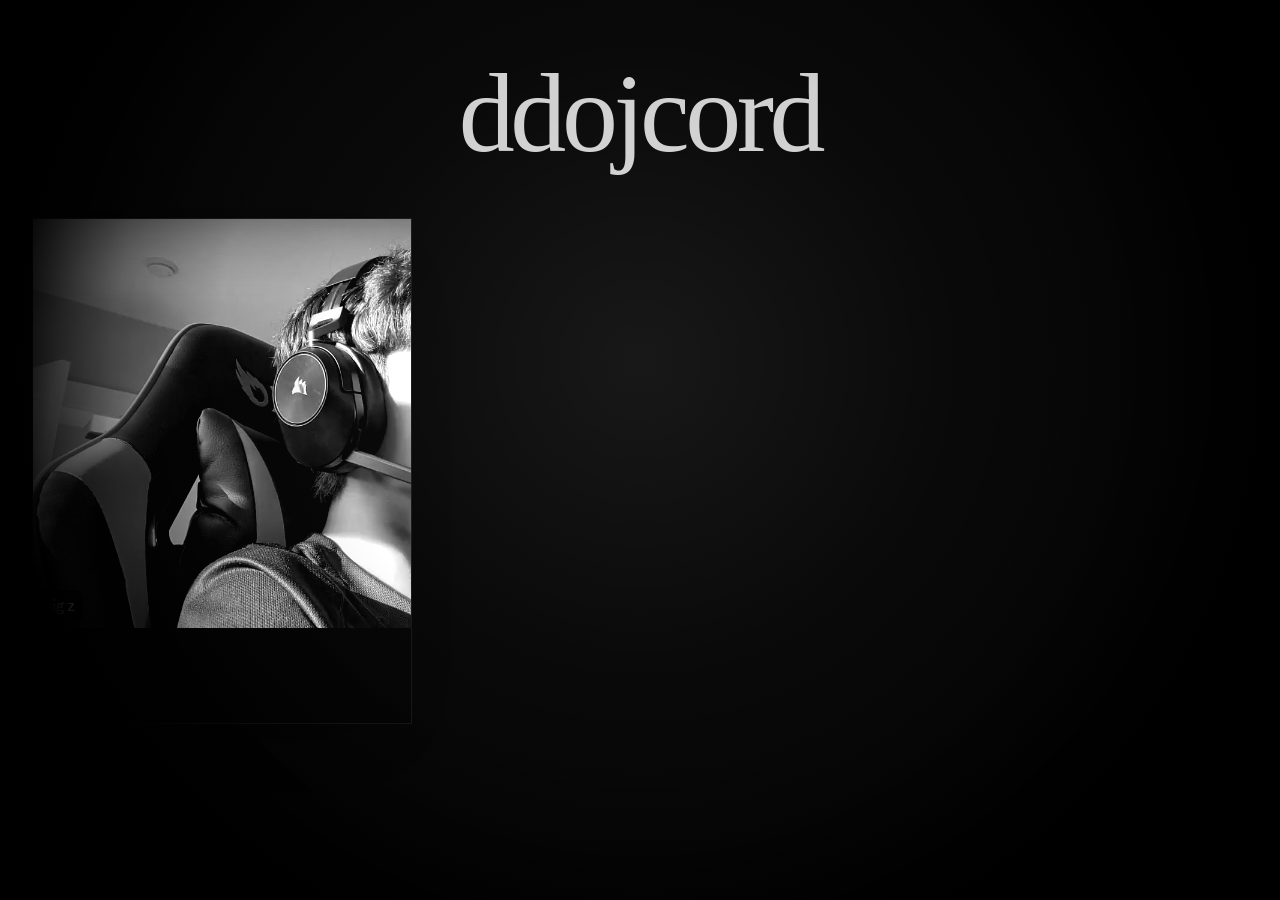
==== commit d31535c5: "Replace gallery artwork with zik.png" ====
--- a/index.html
+++ b/index.html
@@ -14,57 +14,8 @@
   <main class="gallery" aria-label="Ddojcord">
     <h1>ddojcord</h1>
     <div class="art-grid">
-      <figure class="art art-one">
-        <svg viewBox="0 0 420 560" role="img" aria-label="Monochrome illustrated character portrait">
-          <defs>
-            <linearGradient id="bg1" x2="0" y2="1"><stop stop-color="#777"/><stop offset="1" stop-color="#111"/></linearGradient>
-            <linearGradient id="skin1" x2="1" y2="1"><stop stop-color="#e0e0e0"/><stop offset="1" stop-color="#777"/></linearGradient>
-          </defs>
-          <rect width="420" height="560" fill="url(#bg1)"/>
-          <circle cx="215" cy="230" r="178" fill="#aaa" opacity=".12"/>
-          <path d="M42 560Q58 390 151 365L268 363Q370 395 389 560Z" fill="#090909"/>
-          <path d="M90 112L24 30 147 72M279 72L394 20 337 145" fill="#161616" stroke="#aaa" stroke-width="8"/>
-          <path d="M106 170Q108 66 211 60Q326 62 325 184L306 300Q274 375 212 377Q143 366 115 292Z" fill="url(#skin1)"/>
-          <path d="M78 202Q57 47 194 36Q332 19 350 172L322 220 302 144 274 178 249 110 222 177 188 116 160 184 124 145 112 232Z" fill="#101014"/>
-          <path d="M123 225Q157 202 188 225M231 224Q264 199 297 222" fill="none" stroke="#171717" stroke-width="12" stroke-linecap="round"/>
-          <path d="M139 237Q161 226 182 238L170 250 145 249ZM247 238Q269 224 290 235L280 249 254 250Z" fill="#111"/>
-          <path d="M207 241L196 281 215 284" fill="none" stroke="#555" stroke-width="5"/>
-          <path d="M174 315Q211 330 250 310" fill="none" stroke="#333" stroke-width="5" stroke-linecap="round"/>
-          <path d="M108 380Q180 352 228 378Q284 351 323 386L360 560H56Z" fill="#080808"/>
-          <path d="M145 398Q184 435 226 421Q268 437 298 396" fill="none" stroke="#555" stroke-width="3"/>
-          <path d="M95 454Q146 425 185 455L217 512Q173 493 130 510Z" fill="#888" opacity=".65"/>
-        </svg>
-      </figure>
-      <figure class="art art-two">
-        <svg viewBox="0 0 420 560" role="img" aria-label="Monochrome illustrated hooded character portrait">
-          <defs><linearGradient id="bg2" x2="0" y2="1"><stop stop-color="#555"/><stop offset="1" stop-color="#080808"/></linearGradient><linearGradient id="hood2" x2="1" y2="1"><stop stop-color="#555"/><stop offset=".55" stop-color="#111"/><stop offset="1" stop-color="#030303"/></linearGradient></defs>
-          <rect width="420" height="560" fill="url(#bg2)"/>
-          <path d="M35 560Q37 280 103 164Q140 42 215 42Q315 42 354 170Q395 304 391 560Z" fill="url(#hood2)"/>
-          <path d="M113 188Q128 92 213 90Q300 91 314 194L291 325Q258 373 210 374Q157 365 129 316Z" fill="#bdbdbd"/>
-          <path d="M84 216Q79 69 210 48Q339 54 340 221L304 184 281 139 259 194 227 134 195 193 163 147 135 219Z" fill="#080808"/>
-          <path d="M137 240Q163 222 190 239M232 239Q259 220 285 236" fill="none" stroke="#222" stroke-width="10" stroke-linecap="round"/>
-          <path d="M146 249L184 246 171 259 148 258ZM239 247L276 246 262 260 241 259Z" fill="#111"/>
-          <path d="M212 250L201 291 219 294" fill="none" stroke="#666" stroke-width="4"/>
-          <path d="M180 326Q212 338 247 323" fill="none" stroke="#444" stroke-width="4"/>
-          <path d="M90 400Q150 352 210 382Q275 352 333 401L390 560H30Z" fill="#050505"/>
-          <path d="M117 412L210 487 302 412" fill="none" stroke="#777" stroke-opacity=".5" stroke-width="4"/>
-          <path d="M205 476L211 560" stroke="#777" stroke-opacity=".35" stroke-width="3"/>
-        </svg>
-      </figure>
-      <figure class="art art-three">
-        <svg viewBox="0 0 420 560" role="img" aria-label="Monochrome illustrated side-profile character portrait">
-          <defs><linearGradient id="bg3" x2="0" y2="1"><stop stop-color="#888"/><stop offset="1" stop-color="#171717"/></linearGradient><linearGradient id="skin3" x2="1" y2="1"><stop stop-color="#eee"/><stop offset="1" stop-color="#777"/></linearGradient></defs>
-          <rect width="420" height="560" fill="url(#bg3)"/>
-          <path d="M25 560Q52 382 151 367L284 375Q370 415 394 560Z" fill="#080808"/>
-          <path d="M103 171Q115 61 239 62Q331 78 319 223L285 326Q245 380 178 350Q117 321 103 171Z" fill="url(#skin3)"/>
-          <path d="M75 240Q35 71 193 35Q331 8 361 154L316 202 297 130 267 181 243 112 211 179 177 119 149 197 116 164Z" fill="#101014"/>
-          <path d="M250 232Q278 215 305 231L288 249 258 247Z" fill="#111"/>
-          <path d="M230 245L221 286 245 292" fill="none" stroke="#555" stroke-width="5"/>
-          <path d="M226 321Q252 334 275 318" fill="none" stroke="#333" stroke-width="5" stroke-linecap="round"/>
-          <path d="M108 395Q174 359 236 389Q302 359 338 413L375 560H49Z" fill="#050505"/>
-          <path d="M130 408Q191 448 270 414" fill="none" stroke="#555" stroke-width="4"/>
-          <path d="M283 414Q322 438 333 485" fill="none" stroke="#999" stroke-opacity=".5" stroke-width="3"/>
-        </svg>
+      <figure class="art">
+        <img src="/zik.png" alt="Ddojcord artwork">
       </figure>
     </div>
   </main>
--- a/assets/ddojcord.css
+++ b/assets/ddojcord.css
@@ -689,3 +689,109 @@
     #000 244px,
     #000 280px);
 }
+
+
+/* Minimal Ddojcord gallery */
+html, body { min-height: 100%; background: #030303; }
+body { min-height: 100vh; overflow-x: hidden; }
+.gallery {
+  position: relative;
+  z-index: 2;
+  width: min(1320px, calc(100% - 64px));
+  min-height: 100vh;
+  margin: 0 auto;
+  padding: clamp(36px, 7vh, 76px) 0 70px;
+}
+.gallery h1 {
+  margin: 0 0 clamp(30px, 6vh, 64px);
+  color: #d0d0d0;
+  text-align: center;
+  font-family: "Modernline", "Caveat", cursive;
+  font-size: clamp(58px, 10vw, 112px);
+  font-weight: 400;
+  line-height: .9;
+  letter-spacing: -.04em;
+}
+.art-grid {
+  display: grid;
+  grid-template-columns: repeat(3, minmax(0, 1fr));
+  align-items: center;
+  gap: clamp(14px, 3vw, 38px);
+}
+.art {
+  position: relative;
+  margin: 0;
+  overflow: hidden;
+  aspect-ratio: 3 / 4;
+  background: #090909;
+  border: 1px solid rgba(255,255,255,.08);
+  box-shadow: 0 30px 90px rgba(0,0,0,.8);
+  filter: grayscale(1) contrast(1.08);
+  transition: transform .6s ease, filter .6s ease;
+}
+.art:nth-child(2) { transform: translateY(42px); }
+.art:hover { transform: translateY(-8px) scale(1.025); filter: grayscale(1) contrast(1.18) brightness(1.12); }
+.art:nth-child(2):hover { transform: translateY(30px) scale(1.025); }
+.art svg { display: block; width: 100%; height: 100%; object-fit: cover; }
+body::before {
+  z-index: 90;
+  background: radial-gradient(circle at var(--flash-x) var(--flash-y),
+    rgba(255,255,255,.11) 0,
+    rgba(255,255,255,.035) 320px,
+    transparent 760px);
+  opacity: .8;
+}
+body::after {
+  z-index: 999;
+  background: radial-gradient(circle 900px at var(--flash-x) var(--flash-y),
+    transparent 0,
+    transparent 470px,
+    rgba(0,0,0,.08) 590px,
+    rgba(0,0,0,.42) 710px,
+    rgba(0,0,0,.82) 820px,
+    #000 900px);
+  transition: none;
+}
+@media (max-width: 760px) {
+  .gallery { width: min(540px, calc(100% - 36px)); padding-top: 44px; }
+  .gallery h1 { margin-bottom: 34px; }
+  .art-grid { grid-template-columns: 1fr 1fr; gap: 14px; }
+  .art:nth-child(2) { transform: none; }
+  .art:nth-child(3) { grid-column: 1 / -1; width: 66%; justify-self: center; }
+  body::after {
+    background: radial-gradient(circle 700px at var(--flash-x) var(--flash-y),
+      transparent 0,
+      transparent 370px,
+      rgba(0,0,0,.1) 470px,
+      rgba(0,0,0,.48) 570px,
+      rgba(0,0,0,.84) 650px,
+      #000 700px);
+  }
+}
+@media (max-width: 420px) {
+  .art-grid { grid-template-columns: 1fr; }
+  .art:nth-child(3) { grid-column: auto; width: 100%; }
+}
+
+
+/* Expand the flashlight to cover roughly half the viewport. */
+body::after {
+  background: radial-gradient(circle 50vw at var(--flash-x) var(--flash-y),
+    transparent 0,
+    transparent 25vw,
+    rgba(0,0,0,.08) 33vw,
+    rgba(0,0,0,.42) 41vw,
+    rgba(0,0,0,.82) 47vw,
+    #000 50vw);
+}
+@media (max-width: 760px) {
+  body::after {
+    background: radial-gradient(circle 50vw at var(--flash-x) var(--flash-y),
+      transparent 0,
+      transparent 25vw,
+      rgba(0,0,0,.08) 33vw,
+      rgba(0,0,0,.42) 41vw,
+      rgba(0,0,0,.82) 47vw,
+      #000 50vw);
+  }
+}
